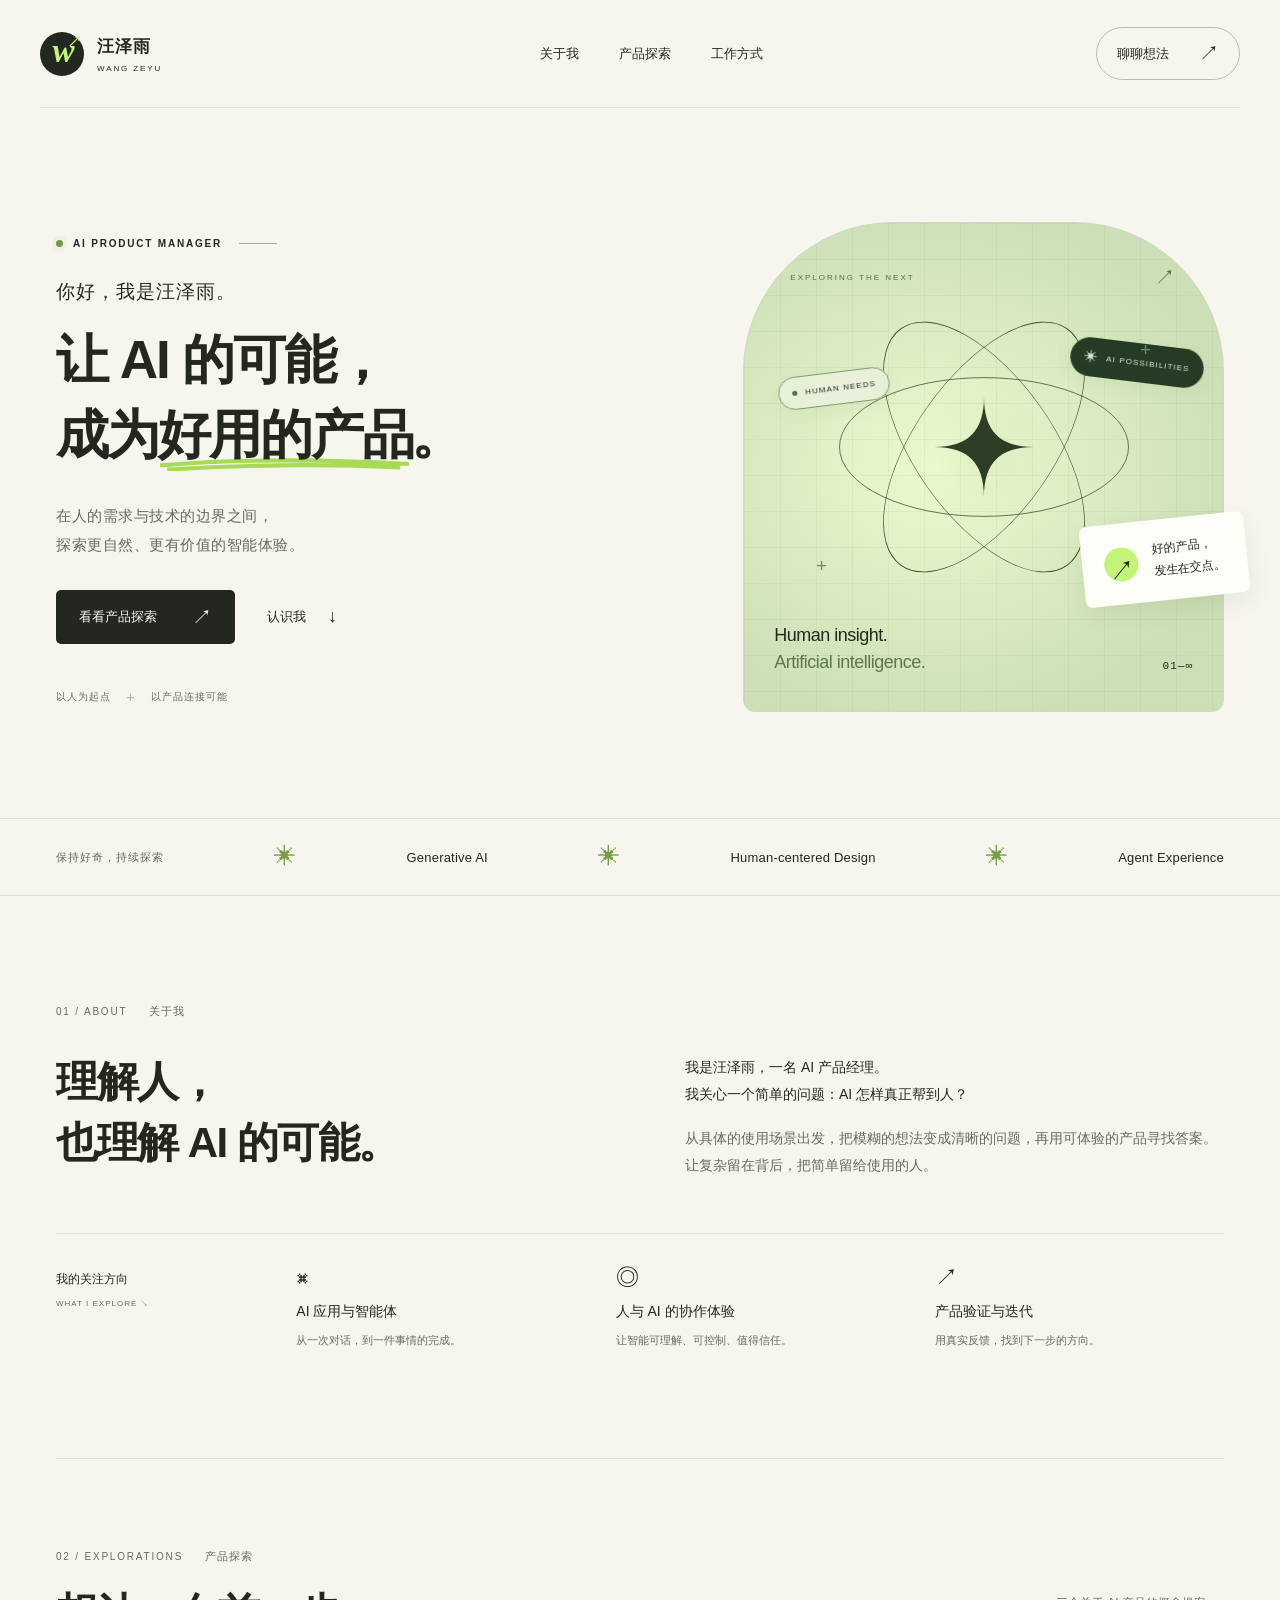
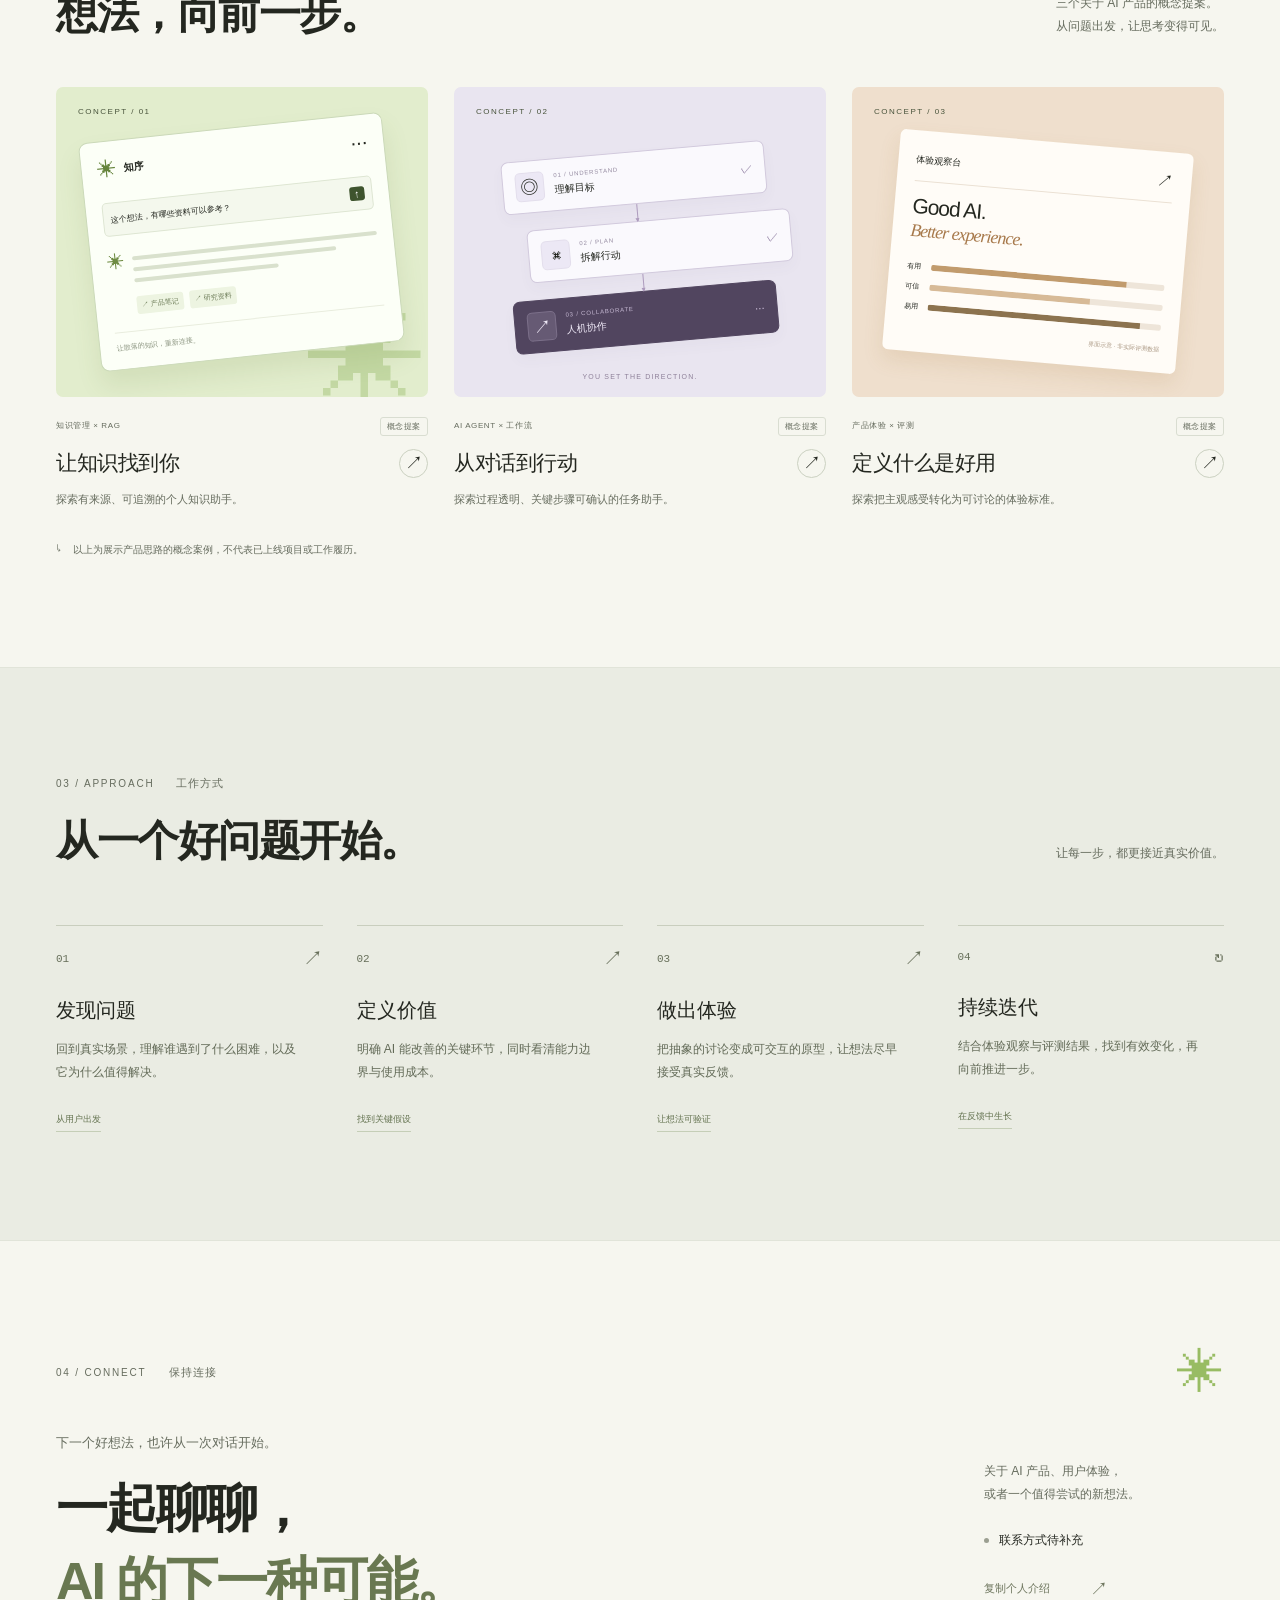
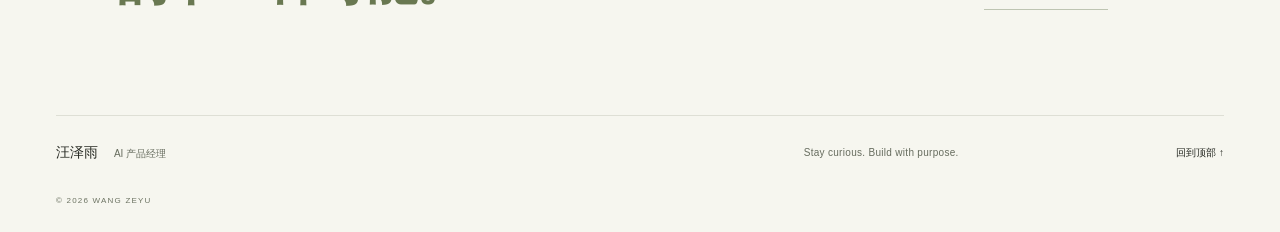
==== index.html @ 15b7f65f "Publish Wang Zeyu personal website for GitHub Pages" ====
<!doctype html>
<html lang="zh-CN">
<head>
  <meta charset="utf-8">
  <meta name="viewport" content="width=device-width, initial-scale=1">
  <meta name="theme-color" content="#f6f6ef">
  <meta name="description" content="你好，我是汪泽雨，一名 AI 产品经理。探索人工智能与真实需求的交点，让技术的可能成为好用的产品。">
  <meta property="og:title" content="汪泽雨 · AI 产品经理">
  <meta property="og:description" content="在人的需求与 AI 的可能之间，寻找好产品。">
  <meta property="og:type" content="website">
  <meta property="og:url" content="https://wangzeyu846-dot.github.io/">
  <link rel="canonical" href="https://wangzeyu846-dot.github.io/">
  <title>汪泽雨 · AI 产品经理</title>
  <link rel="icon" type="image/svg+xml" href="assets/favicon.svg">
  <link rel="stylesheet" href="styles.css">
  <script src="app.js" defer></script>
</head>
<body>
  <a class="skip-link" href="#main">跳至主要内容</a>
  <header class="header">
    <a class="brand" href="#home" aria-label="汪泽雨，返回首页"><span class="brand-mark" aria-hidden="true">w<span>↗</span></span><span>汪泽雨<span class="brand-en">WANG ZEYU</span></span></a>
    <nav class="desktop-nav" aria-label="主导航">
      <a href="#about">关于我</a><a href="#explorations">产品探索</a><a href="#approach">工作方式</a>
    </nav>
    <a class="header-contact" href="#contact">聊聊想法 <span aria-hidden="true">↗</span></a>
    <button class="menu-toggle" aria-expanded="false" aria-controls="mobile-nav" aria-label="展开导航"><span></span><span></span></button>
    <nav class="mobile-nav" id="mobile-nav" aria-label="手机导航" hidden><a href="#about">关于我</a><a href="#explorations">产品探索</a><a href="#approach">工作方式</a><a href="#contact">聊聊想法 ↗</a></nav>
  </header>

  <main id="main">
    <section class="hero section-wrap" id="home" aria-labelledby="hero-title">
      <div class="hero-copy">
        <div class="eyebrow"><span class="status-dot"></span> AI PRODUCT MANAGER <span class="eyebrow-line"></span></div>
        <p class="hello">你好，我是汪泽雨。</p>
        <h1 id="hero-title">让 AI 的可能，<br>成为<span class="highlight">好用的产品<svg viewBox="0 0 500 20" preserveAspectRatio="none" aria-hidden="true"><path d="M4 12 Q215 -1 492 10 M18 18 Q260 7 475 15"/></svg></span><span class="period">。</span></h1>
        <p class="hero-description">在人的需求与技术的边界之间，<br>探索更自然、更有价值的智能体验。</p>
        <div class="hero-actions"><a class="button button-dark" href="#explorations">看看产品探索 <span aria-hidden="true">↗</span></a><a class="text-link" href="#about">认识我 <span aria-hidden="true">↓</span></a></div>
        <div class="hero-footnote"><span>以人为起点</span><span class="plus">+</span><span>以产品连接可能</span></div>
      </div>
      <div class="hero-art" aria-label="抽象图形：人的需求与人工智能在产品中交汇" role="img">
        <div class="art-top"><span>EXPLORING THE NEXT</span><span>↗</span></div>
        <div class="orbital-art">
          <div class="orbit orbit-1"></div><div class="orbit orbit-2"></div><div class="orbit orbit-3"></div>
          <div class="orbit-core"><svg viewBox="0 0 100 100" aria-hidden="true"><path d="M50 0C50 34 66 50 100 50C66 50 50 66 50 100C50 66 34 50 0 50C34 50 50 34 50 0Z" fill="currentColor"/></svg></div>
          <div class="orbit-tag human-tag"><span class="mini-dot"></span> HUMAN NEEDS</div><div class="orbit-tag ai-tag"><span>✳</span> AI POSSIBILITIES</div>
          <span class="art-cross cross-one">+</span><span class="art-cross cross-two">+</span>
        </div>
        <div class="art-bottom"><p>Human insight.<br><strong>Artificial intelligence.</strong></p><span class="art-index">01—∞</span></div>
        <div class="floating-label"><span class="label-icon">↗</span><span>好的产品，<br><strong>发生在交点。</strong></span></div>
      </div>
    </section>

    <div class="interest-strip" aria-label="关注领域"><div class="section-wrap strip-inner"><span>保持好奇，持续探索</span><span class="strip-star" aria-hidden="true">✳</span><span>Generative AI</span><span class="strip-star" aria-hidden="true">✳</span><span>Human-centered Design</span><span class="strip-star" aria-hidden="true">✳</span><span>Agent Experience</span></div></div>

    <section class="about section-wrap section-space" id="about" aria-labelledby="about-title">
      <div class="section-label"><span class="section-number">01 / ABOUT</span><span>关于我</span></div>
      <div class="about-content"><h2 id="about-title">理解人，<br>也理解 AI 的可能。</h2><div class="about-description"><p>我是汪泽雨，一名 AI 产品经理。<br>我关心一个简单的问题：<strong>AI 怎样真正帮到人？</strong></p><p>从具体的使用场景出发，把模糊的想法变成清晰的问题，再用可体验的产品寻找答案。让复杂留在背后，把简单留给使用的人。</p></div></div>
      <div class="focus-list"><div class="focus-intro">我的关注方向 <span>WHAT I EXPLORE ↘</span></div><div class="focus-item"><span class="focus-icon">⌘</span><h3>AI 应用与智能体</h3><p>从一次对话，到一件事情的完成。</p></div><div class="focus-item"><span class="focus-icon">◎</span><h3>人与 AI 的协作体验</h3><p>让智能可理解、可控制、值得信任。</p></div><div class="focus-item"><span class="focus-icon">↗</span><h3>产品验证与迭代</h3><p>用真实反馈，找到下一步的方向。</p></div></div>
    </section>

    <section class="explorations section-wrap section-space" id="explorations" aria-labelledby="explorations-title">
      <div class="section-heading"><div><div class="section-label"><span class="section-number">02 / EXPLORATIONS</span><span>产品探索</span></div><h2 id="explorations-title">想法，向前一步。</h2></div><p class="section-note">三个关于 AI 产品的概念提案。<br>从问题出发，让思考变得可见。</p></div>
      <div class="project-grid">
        <button class="project" data-project="knowledge" aria-label="查看概念提案：让知识找到你">
          <div class="project-image knowledge-visual"><span class="mock-label">CONCEPT / 01</span><div class="knowledge-window"><div class="mock-window-bar"><span class="mock-logo">✳</span><strong>知序</strong><span class="mock-more">···</span></div><div class="mock-query">这个想法，有哪些资料可以参考？<span>↑</span></div><div class="mock-answer"><span class="answer-symbol">✳</span><div><span class="mock-line long"></span><span class="mock-line"></span><span class="mock-line short"></span><div class="source-chips"><span>↗ 产品笔记</span><span>↗ 研究资料</span></div></div></div><div class="mock-bottom">让散落的知识，重新连接。</div></div><div class="visual-asterisk" aria-hidden="true">✳</div></div>
          <div class="project-meta"><span>知识管理 × RAG</span><span>概念提案</span></div><div class="project-title"><h3>让知识找到你</h3><span class="project-arrow" aria-hidden="true">↗</span></div><p>探索有来源、可追溯的个人知识助手。</p>
        </button>
        <button class="project" data-project="agent" aria-label="查看概念提案：从对话到行动">
          <div class="project-image agent-visual"><span class="mock-label">CONCEPT / 02</span><div class="workflow-canvas"><div class="workflow-node node-one"><span class="node-symbol">◎</span><div><small>01 / UNDERSTAND</small><strong>理解目标</strong></div><span class="node-check">✓</span></div><div class="workflow-connector"></div><div class="workflow-node node-two"><span class="node-symbol">⌘</span><div><small>02 / PLAN</small><strong>拆解行动</strong></div><span class="node-check">✓</span></div><div class="workflow-connector"></div><div class="workflow-node node-three"><span class="node-symbol">↗</span><div><small>03 / COLLABORATE</small><strong>人机协作</strong></div><span class="node-progress">···</span></div></div><span class="workflow-caption">YOU SET THE DIRECTION.</span></div>
          <div class="project-meta"><span>AI AGENT × 工作流</span><span>概念提案</span></div><div class="project-title"><h3>从对话到行动</h3><span class="project-arrow" aria-hidden="true">↗</span></div><p>探索过程透明、关键步骤可确认的任务助手。</p>
        </button>
        <button class="project" data-project="evaluation" aria-label="查看概念提案：定义什么是好用">
          <div class="project-image evaluation-visual"><span class="mock-label">CONCEPT / 03</span><div class="evaluation-window"><div class="eval-title"><span>体验观察台</span><span>↗</span></div><div class="eval-headline">Good AI.<br><em>Better experience.</em></div><div class="eval-bars"><div><span>有用</span><span class="eval-track"><i style="--bar:84%"></i></span></div><div><span>可信</span><span class="eval-track"><i style="--bar:69%"></i></span></div><div><span>易用</span><span class="eval-track"><i style="--bar:91%"></i></span></div></div><span class="eval-footnote">界面示意 · 非实际评测数据</span></div></div>
          <div class="project-meta"><span>产品体验 × 评测</span><span>概念提案</span></div><div class="project-title"><h3>定义什么是好用</h3><span class="project-arrow" aria-hidden="true">↗</span></div><p>探索把主观感受转化为可讨论的体验标准。</p>
        </button>
      </div>
      <p class="concept-note"><span>↳</span> 以上为展示产品思路的概念案例，不代表已上线项目或工作履历。</p>
    </section>

    <section class="approach-section" id="approach" aria-labelledby="approach-title"><div class="section-wrap section-space"><div class="section-heading"><div><div class="section-label"><span class="section-number">03 / APPROACH</span><span>工作方式</span></div><h2 id="approach-title">从一个好问题开始。</h2></div><p class="section-note">让每一步，都更接近真实价值。</p></div><div class="process-grid"><article class="process-step"><div class="step-top"><span>01</span><span aria-hidden="true">↗</span></div><h3>发现问题</h3><p>回到真实场景，理解谁遇到了什么困难，以及它为什么值得解决。</p><span class="step-tag">从用户出发</span></article><article class="process-step"><div class="step-top"><span>02</span><span aria-hidden="true">↗</span></div><h3>定义价值</h3><p>明确 AI 能改善的关键环节，同时看清能力边界与使用成本。</p><span class="step-tag">找到关键假设</span></article><article class="process-step"><div class="step-top"><span>03</span><span aria-hidden="true">↗</span></div><h3>做出体验</h3><p>把抽象的讨论变成可交互的原型，让想法尽早接受真实反馈。</p><span class="step-tag">让想法可验证</span></article><article class="process-step"><div class="step-top"><span>04</span><span aria-hidden="true">↻</span></div><h3>持续迭代</h3><p>结合体验观察与评测结果，找到有效变化，再向前推进一步。</p><span class="step-tag">在反馈中生长</span></article></div></div></section>

    <section class="contact section-wrap section-space" id="contact" aria-labelledby="contact-title"><div class="contact-top"><div class="section-label"><span class="section-number">04 / CONNECT</span><span>保持连接</span></div><span class="contact-spark" aria-hidden="true">✳</span></div><div class="contact-main"><div><p class="contact-pretitle">下一个好想法，也许从一次对话开始。</p><h2 id="contact-title">一起聊聊，<br><span>AI 的下一种可能。</span></h2></div><div class="contact-aside"><p>关于 AI 产品、用户体验，<br>或者一个值得尝试的新想法。</p><div id="contact-channel"><span class="contact-pending"><span class="status-dot"></span> 联系方式待补充</span></div><button class="text-link copy-intro" id="copy-intro">复制个人介绍 <span aria-hidden="true">↗</span></button></div></div></section>
  </main>
  <footer class="footer section-wrap"><a class="footer-brand" href="#home">汪泽雨 <span>AI 产品经理</span></a><span class="footer-message">Stay curious. Build with purpose.</span><a class="back-top" href="#home">回到顶部 ↑</a><span class="copyright">© <span id="year">2026</span> WANG ZEYU</span></footer>
  <dialog class="project-dialog" id="project-dialog" aria-labelledby="dialog-title"><div class="dialog-top"><span>PRODUCT EXPLORATION</span><button class="dialog-close" aria-label="关闭项目详情">×</button></div><div id="dialog-content"></div><div class="dialog-footer"><span>概念提案 · 非上线产品</span><button class="button button-dark dialog-done">继续探索 <span aria-hidden="true">↗</span></button></div></dialog>
  <div class="toast" id="toast" role="status" aria-live="polite"></div>
</body>
</html>
---- styles.css ----
:root{--paper:#f6f6ef;--ink:#242720;--muted:#666c5e;--line:#dedfd5;--green:#c3f477;--font:Arial,"PingFang SC","Microsoft YaHei",sans-serif}
*{box-sizing:border-box}html{scroll-behavior:smooth;scroll-padding-top:100px}body{margin:0;background:var(--paper);color:var(--ink);font-family:var(--font);-webkit-font-smoothing:antialiased}body.modal-open{overflow:hidden}a{color:inherit;text-decoration:none}button{font:inherit;color:inherit}button,a{-webkit-tap-highlight-color:transparent}button{cursor:pointer}button:disabled{cursor:default}button:focus-visible,a:focus-visible{outline:3px solid #659329;outline-offset:6px}::selection{background:var(--green);color:var(--ink)}[hidden]{display:none!important}h1,h2,h3,p{margin:0}button{border:0}svg{display:block}.section-wrap{width:min(1280px,calc(100% - 112px));margin-inline:auto}.section-space{padding-block:108px}.skip-link{position:fixed;left:15px;top:-80px;padding:14px;background:var(--ink);color:#fff;z-index:100}.skip-link:focus{top:10px}.header{height:108px;margin-inline:auto;width:min(1360px,calc(100% - 80px));display:flex;align-items:center;justify-content:space-between;border-bottom:1px solid var(--line);position:relative;z-index:10}.brand{display:flex;gap:13px;align-items:center;font-size:17px;letter-spacing:1px;font-weight:700}.brand-mark{width:44px;height:44px;border-radius:50%;background:var(--ink);color:var(--green);font-size:33px;font-family:Georgia,serif;line-height:38px;text-align:center;position:relative;font-style:italic;letter-spacing:-3px}.brand-mark>span{position:absolute;right:5px;top:2px;font-size:15px;font-family:Arial;font-style:normal;line-height:15px}.brand-en{display:block;font-size:8px;letter-spacing:1.9px;font-weight:500;margin-top:6px}.desktop-nav{display:flex;gap:40px;margin-left:44px;font-size:13px}.desktop-nav a{position:relative;padding:12px 0}.desktop-nav a:after{content:"";height:2px;background:var(--ink);position:absolute;left:0;right:100%;bottom:5px;transition:right .2s}.desktop-nav a:hover:after{right:0}.header-contact{border:1px solid #b8bcb0;border-radius:30px;padding:12px 20px;font-size:13px;display:flex;gap:30px;align-items:center;transition:background .2s}.header-contact:hover{background:var(--green);border-color:var(--green)}.header-contact span{font-size:20px}.menu-toggle{display:none}.hero{padding-top:82px;padding-bottom:65px;min-height:710px;display:grid;grid-template-columns:1.28fr 1fr;gap:72px;align-items:center}.eyebrow{display:flex;gap:10px;align-items:center;font-size:10px;font-weight:600;letter-spacing:1.8px;margin-bottom:30px}.status-dot{width:7px;height:7px;border-radius:50%;background:#719b40;display:inline-block;flex-shrink:0;box-shadow:0 0 0 4px #719b4011}.eyebrow-line{width:38px;height:1px;background:#a5ab99;margin-left:7px}.hello{font-size:19px;margin-bottom:17px;letter-spacing:1px}.hero h1{font-size:clamp(36px,4.15vw,62px);font-weight:700;line-height:1.42;letter-spacing:-2px;white-space:nowrap}.highlight{position:relative}.highlight svg{position:absolute;width:100%;height:14px;left:0;bottom:-7px;z-index:-1;stroke:#a7db55;stroke-width:6;fill:none}.period{margin-left:-2px}.hero-description{font-size:15px;line-height:1.95;color:var(--muted);margin-top:28px;letter-spacing:.5px}.hero-actions{display:flex;align-items:center;gap:32px;margin-top:31px}.button{display:inline-flex;align-items:center;justify-content:center;gap:35px;border-radius:5px;padding:17px 23px;font-size:13px;font-weight:500;transition:transform .2s,background .2s}.button:hover{transform:translateY(-3px)}.button-dark{background:var(--ink);color:var(--paper)}.button-dark:hover{background:#414936}.button span{font-size:20px;line-height:1}.text-link{font-size:13px;display:inline-flex;align-items:center;gap:22px;background:transparent;padding:8px 0;border-bottom:1px solid transparent}.text-link:hover{border-bottom-color:var(--ink)}.text-link span{font-size:18px}.hero-footnote{font-size:10px;letter-spacing:1px;color:var(--muted);display:flex;gap:15px;align-items:center;margin-top:44px}.plus{font-size:15px;color:#afb5a1}.hero-art{height:490px;position:relative;isolation:isolate;background:#d5e8bd;background-image:linear-gradient(#6a865615 1px,transparent 1px),linear-gradient(90deg,#6a865615 1px,transparent 1px),radial-gradient(ellipse at 40% 50%,#edfacf,#ccdfb6 75%);background-size:36px 36px,36px 36px,100% 100%;border-radius:150px 150px 12px 12px;border:1px solid #ccdbc0;overflow:visible;margin-bottom:10px}.art-top{display:flex;justify-content:space-between;padding:41px 46px 0;align-items:center;font-size:8px;letter-spacing:2px;color:#557043}.art-top>span:last-child{font-size:20px}.orbital-art{position:absolute;inset:20px 0 50px;perspective:700px}.orbit{position:absolute;left:50%;top:49%;width:290px;height:290px;border:1px solid #35492e;border-radius:50%;transform:translate(-50%,-50%)}.orbit-1{transform:translate(-50%,-50%) rotate(-35deg) scaleX(.48)}.orbit-2{transform:translate(-50%,-50%) rotate(35deg) scaleX(.48)}.orbit-3{transform:translate(-50%,-50%) rotate(90deg) scaleX(.48)}.orbit-core{position:absolute;left:50%;top:49%;width:100px;height:100px;transform:translate(-50%,-50%);color:#2c3e26;filter:drop-shadow(0 12px 25px #2d4e3a18);animation:breathe 8s ease-in-out infinite}.orbit-core svg{width:100%;height:100%}.orbit-tag{position:absolute;border:1px solid #81996c;background:#eaf2decc;backdrop-filter:blur(8px);border-radius:30px;padding:11px 13px;font-size:8px;letter-spacing:1.1px;display:flex;align-items:center;gap:8px;box-shadow:0 5px 16px #45682d10}.human-tag{top:31%;left:7%;transform:rotate(-7deg)}.ai-tag{top:65%;right:4%;transform:rotate(7deg);background:#263b24;color:#e1edda;border-color:#263b24}.ai-tag span{font-size:13px}.mini-dot{height:5px;width:5px;border-radius:50%;background:#536b3e}.art-cross{font-size:19px;color:#738d5c;position:absolute;font-weight:300}.cross-one{right:15%;top:23%}.cross-two{left:15%;bottom:20%}.art-bottom{position:absolute;bottom:35px;left:30px;right:30px;display:flex;justify-content:space-between;align-items:end}.art-bottom p{font-size:18px;line-height:1.5;letter-spacing:-.5px;font-weight:400}.art-bottom strong{font-weight:400;color:#5c7651}.art-index{font-family:monospace;font-size:11px;letter-spacing:1px;padding-bottom:4px}.floating-label{position:absolute;right:-24px;bottom:110px;display:flex;align-items:center;gap:15px;background:#fdfef8;padding:19px 22px;border-radius:7px;box-shadow:0 9px 25px #34402315;transform:rotate(-6deg);font-size:12px;line-height:1.8}.floating-label strong{font-weight:500}.label-icon{width:34px;height:34px;background:var(--green);display:grid;place-items:center;border-radius:50%;font-size:26px}.interest-strip{border-block:1px solid var(--line)}.strip-inner{display:flex;justify-content:space-between;align-items:center;gap:20px;min-height:76px;font-size:13px;letter-spacing:.2px}.strip-inner>span:first-child{font-size:11px;color:var(--muted);letter-spacing:1px}.strip-star{font-size:22px;color:#779b42}.section-label{display:flex;gap:22px;align-items:center;font-size:11px;color:var(--muted);margin-bottom:27px;letter-spacing:1px}.section-number{font-family:Arial,sans-serif;font-size:10px;letter-spacing:1.8px}.about-content{display:grid;grid-template-columns:1fr 1fr;gap:90px;align-items:center}h2{font-size:42px;line-height:1.45;letter-spacing:-1.5px;font-weight:600}.about-description{font-size:14px;line-height:1.95;padding-top:8px}.about-description p+p{margin-top:16px;color:var(--muted)}.about-description strong{font-weight:500}.focus-list{display:grid;grid-template-columns:.8fr 1.1fr 1.1fr 1.1fr;margin-top:54px;padding-top:32px;border-top:1px solid var(--line);gap:30px}.focus-intro{font-size:12px;padding-top:5px}.focus-intro span{display:block;font-size:8px;letter-spacing:1px;color:var(--muted);margin-top:10px}.focus-icon{display:inline-block;font-size:23px;margin-bottom:14px;line-height:1}.focus-item h3{font-size:14px;font-weight:500;margin-bottom:10px}.focus-item p{font-size:11px;color:var(--muted);line-height:1.7}.explorations{border-top:1px solid var(--line);padding-top:90px}.section-heading{display:flex;justify-content:space-between;align-items:end;gap:36px;margin-bottom:42px}.section-heading .section-label{margin-bottom:20px}.section-note{font-size:12px;line-height:1.9;color:var(--muted);padding-bottom:7px}.project-grid{display:grid;grid-template-columns:repeat(3,1fr);gap:26px}.project{text-align:left;background:transparent;padding:0;min-width:0}.project-image{height:310px;position:relative;overflow:hidden;border-radius:7px;display:flex;align-items:center;justify-content:center;transition:transform .4s}.project:hover .project-image{transform:translateY(-5px)}.mock-label{position:absolute;left:22px;top:20px;font-size:8px;letter-spacing:1.5px;z-index:2;color:#48533b}.knowledge-visual{background:#e2edcd}.knowledge-window{width:82%;background:#fcfff7;border:1px solid #cbd9b9;border-radius:9px;padding:16px;transform:rotate(-6deg);box-shadow:0 15px 25px #647d3820;position:relative;z-index:1}.mock-window-bar{display:flex;align-items:center;gap:7px;font-size:10px;margin-bottom:22px}.mock-logo{font-size:19px;color:#65843c}.mock-more{margin-left:auto;font-size:20px}.mock-query{font-size:8px;border:1px solid #dee6d3;background:#f4f8ed;border-radius:5px;padding:9px 7px;display:flex;align-items:center;justify-content:space-between;gap:5px;white-space:nowrap}.mock-query>span{background:#3e542e;border-radius:3px;color:white;font-size:11px;padding:1px 5px}.mock-answer{display:flex;gap:8px;margin-top:17px}.answer-symbol{font-size:17px;color:#6e8b42}.mock-answer>div{flex:1;padding-top:5px}.mock-line{display:block;height:4px;width:83%;background:#d9e1cd;border-radius:3px;margin-bottom:7px}.mock-line.long{width:100%}.mock-line.short{width:59%}.source-chips{display:flex;gap:6px;margin-top:14px}.source-chips span{font-size:7px;padding:4px 5px;background:#edf4e1;border-radius:3px;color:#6e7d59}.mock-bottom{font-size:7px;color:#8c9581;border-top:1px solid #e9edde;margin-top:16px;padding-top:10px}.visual-asterisk{position:absolute;right:0;bottom:-24px;font-size:120px;color:#c3d8a3;line-height:1}.agent-visual{background:#e9e5f0}.workflow-canvas{width:71%;transform:rotate(-5deg);margin-top:12px;position:relative}.workflow-node{border-radius:7px;padding:11px 12px;background:#faf9fd;border:1px solid #d2cadd;display:flex;align-items:center;gap:10px;box-shadow:0 6px 14px #63527309}.node-symbol{font-size:18px;background:#ece8f5;border:1px solid #e3deec;border-radius:5px;width:29px;height:29px;display:grid;place-items:center}.workflow-node small{display:block;font-size:6px;letter-spacing:.8px;margin-bottom:5px;color:#93899f}.workflow-node strong{display:block;font-size:10px;font-weight:500}.node-check,.node-progress{margin-left:auto;font-size:12px;color:#8c7b9f}.workflow-connector{width:1px;background:#ad9bbd;height:17px;margin:auto;position:relative}.workflow-connector:after{content:"";position:absolute;bottom:-1px;left:-2px;border-width:4px 2.5px 0;border-style:solid;border-color:#ad9bbd transparent transparent}.node-two{margin-left:20px;margin-right:-20px}.node-three{background:#51455f;border-color:#51455f;color:#f1ebf9}.node-three .node-symbol{background:#665a74;border-color:#7c708a}.node-three small,.node-three .node-progress{color:#c7bad4}.workflow-caption{position:absolute;bottom:17px;font-size:7px;letter-spacing:1.2px;color:#8e8099}.evaluation-visual{background:#efdfcd}.evaluation-window{background:#fffcf7;width:79%;border-radius:6px;padding:18px;transform:rotate(5deg);box-shadow:0 10px 20px #9e6e3320;margin-top:19px}.eval-title{display:flex;justify-content:space-between;align-items:center;border-bottom:1px solid #ebe1d4;font-size:9px;padding-bottom:9px}.eval-title>span:last-child{font-size:17px}.eval-headline{font-size:21px;line-height:1.1;margin-top:13px;letter-spacing:-1px}.eval-headline em{font-family:Georgia,serif;font-size:18px;font-weight:400;color:#a7794b}.eval-bars{display:grid;gap:10px;margin-top:20px}.eval-bars>div{display:flex;align-items:center;gap:10px;font-size:7px}.eval-track{height:6px;border-radius:2px;flex:1;background:#eee5d9;overflow:hidden}.eval-track i{display:block;width:var(--bar);height:100%;background:#c19b6d}.eval-bars>div:nth-child(2) i{background:#d7ba97}.eval-bars>div:nth-child(3) i{background:#8c734f}.eval-footnote{font-size:6px;display:block;text-align:right;color:#ac9a86;margin-top:13px}.project-meta{display:flex;justify-content:space-between;gap:10px;font-size:8px;letter-spacing:.6px;color:var(--muted);margin-top:23px}.project-meta>span:last-child{border:1px solid #d9ddd1;border-radius:3px;padding:3px 6px;margin-top:-3px;white-space:nowrap}.project-title{display:flex;align-items:center;justify-content:space-between;margin-top:13px}.project-title h3{font-size:21px;font-weight:500;letter-spacing:-.5px}.project-arrow{width:29px;height:29px;border-radius:50%;border:1px solid #cbd1c1;display:grid;place-items:center;font-size:18px;transition:background .2s}.project:hover .project-arrow{background:var(--green);border-color:var(--green)}.project>p{font-size:11px;color:var(--muted);margin-top:12px;line-height:1.8}.concept-note{font-size:10px;color:#666c5e;margin-top:31px;line-height:1.8}.concept-note>span{margin-right:9px}.approach-section{background:#eaece3;border-block:1px solid #e1e4d9}.process-grid{display:grid;grid-template-columns:repeat(4,1fr);gap:34px;margin-top:54px}.process-step{border-top:1px solid #c9cebe;padding-top:19px}.step-top{display:flex;justify-content:space-between;align-items:center;font-size:11px;font-family:monospace;color:#68705b}.step-top span:last-child{font-size:20px}.process-step h3{font-size:20px;font-weight:500;margin-top:25px;margin-bottom:14px}.process-step p{font-size:12px;color:#626a57;line-height:1.9;max-width:240px}.step-tag{display:inline-block;margin-top:29px;font-size:9px;color:#62714e;border-bottom:1px solid #c5ceb7;padding-bottom:5px}.contact{padding-bottom:97px}.contact-top{display:flex;justify-content:space-between;align-items:center}.contact-top .section-label{margin-bottom:0}.contact-spark{font-size:47px;line-height:1;color:#98bc63}.contact-main{display:flex;justify-content:space-between;align-items:end;gap:50px;margin-top:38px}.contact-pretitle{font-size:13px;color:var(--muted);margin-bottom:20px}.contact h2{font-size:52px;line-height:1.4;letter-spacing:-2px}.contact h2>span{color:#697851}.contact-aside{min-width:240px;padding-bottom:8px}.contact-aside>p{font-size:12px;line-height:1.95;color:var(--muted);margin-bottom:25px}.contact-pending{display:flex;align-items:center;gap:10px;font-size:12px}.contact-pending .status-dot{width:5px;height:5px;background:#9b9f91;box-shadow:none}.copy-intro{margin-top:20px;font-size:11px;color:#6e765e;border-bottom-color:#bec5b2;gap:40px}.contact-real{display:inline-flex;gap:14px;align-items:center;font-size:14px;background:transparent;border-bottom:1px solid #a6b493;padding:8px 0;max-width:100%;overflow-wrap:anywhere}.footer{display:grid;grid-template-columns:1fr 1fr auto;gap:30px;align-items:center;border-top:1px solid var(--line);padding-block:28px 30px}.footer-brand{font-size:14px;font-weight:500}.footer-brand span{font-size:10px;font-weight:400;color:var(--muted);margin-left:12px}.footer-message{font-size:10px;letter-spacing:.3px;color:var(--muted);text-align:center}.back-top{font-size:10px}.copyright{grid-column:1/-1;font-size:8px;letter-spacing:1.2px;color:#6d7463;margin-top:4px}.project-dialog{width:min(690px,calc(100% - 32px));max-height:85dvh;overflow-y:auto;background:var(--paper);border:1px solid #d1d8c6;border-radius:12px;padding:32px;color:var(--ink);box-shadow:0 25px 100px #10190d33}.project-dialog::backdrop{background:#17211280;backdrop-filter:blur(6px)}.dialog-top{display:flex;align-items:center;justify-content:space-between;font-size:9px;letter-spacing:1.8px;color:var(--muted);margin-bottom:22px}.dialog-close{font-size:28px;background:#e8ecdf;line-height:1;width:35px;height:35px;border-radius:50%;font-weight:300}.dialog-close:hover{background:var(--green)}.dialog-badge{display:inline-block;font-size:10px;color:#53683c;background:#e5edda;padding:6px 10px;border-radius:4px;margin-bottom:17px}.project-dialog h2{font-size:32px;margin-bottom:15px}.dialog-lead{font-size:14px;color:#6a7260;line-height:1.9;margin-bottom:27px}.dialog-section{border-top:1px solid var(--line);padding-block:19px}.dialog-section h3{font-size:14px;font-weight:600;margin-bottom:9px}.dialog-section p,.dialog-section li{font-size:12px;line-height:1.9;color:#707764}.dialog-section ul{padding-left:20px;margin:0}.dialog-footer{margin-top:16px;border-top:1px solid var(--line);padding-top:23px;display:flex;justify-content:space-between;align-items:center;gap:20px}.dialog-footer>span{font-size:10px;color:var(--muted)}.dialog-footer .button{padding:12px 16px;font-size:11px;gap:16px}.toast{position:fixed;bottom:30px;left:50%;transform:translate(-50%,20px);background:var(--ink);color:var(--paper);padding:14px 23px;border-radius:6px;font-size:13px;z-index:100;opacity:0;transition:opacity .2s,transform .2s;pointer-events:none;max-width:calc(100% - 40px);white-space:nowrap}.toast.visible{opacity:1;transform:translate(-50%,0)}
@keyframes breathe{0%,100%{transform:translate(-50%,-50%) scale(1) rotate(0)}50%{transform:translate(-50%,-50%) scale(.9) rotate(20deg)}}
@media(min-width:1500px){.hero{gap:95px}.hero-art{height:510px}.orbit{width:320px;height:320px}.hero h1{font-size:64px}}
@media(max-width:1100px){.section-wrap{width:calc(100% - 72px)}.header{width:calc(100% - 64px);height:90px}.hero{gap:42px;min-height:650px;padding-top:65px;padding-bottom:65px;grid-template-columns:1.2fr 1fr}.hero h1{font-size:4.25vw;letter-spacing:-1.7px}.hero-art{height:430px}.orbit{width:245px;height:245px}.orbit-core{width:85px;height:85px}.art-top{padding-inline:30px;font-size:7px}.art-bottom{left:24px;right:24px}.art-bottom p{font-size:15px}.floating-label{right:-14px;bottom:105px;padding:15px;font-size:10px}.human-tag{left:1%}.ai-tag{right:1%;top:64%}.section-space{padding-block:85px}.focus-list{gap:22px;grid-template-columns:.8fr 1fr 1fr 1fr}.focus-item p{font-size:10px}.project-grid{gap:18px}.project-image{height:275px}.knowledge-window{padding:12px;width:86%}.mock-query{font-size:6px}.evaluation-window{padding:14px;width:83%}.eval-headline{font-size:19px}.eval-headline em{font-size:15px}.workflow-canvas{width:76%}.workflow-node{padding:9px}.node-two{margin-left:12px;margin-right:-12px}.project-title h3{font-size:19px}.process-grid{gap:27px}.contact h2{font-size:45px}.about-content{gap:55px}.desktop-nav{gap:26px;margin-left:0}.section-note{font-size:11px}.strip-inner{font-size:11px}.strip-inner>span:first-child{font-size:10px}}
@media(max-width:800px){.section-wrap{width:calc(100% - 48px)}.header{width:calc(100% - 48px)}.header-contact{display:none}.desktop-nav{gap:24px}.hero{gap:28px;grid-template-columns:1.2fr 1fr;min-height:560px;padding-top:50px;padding-bottom:50px}.eyebrow{font-size:8px;letter-spacing:1px;margin-bottom:23px}.eyebrow-line{display:none}.hello{font-size:16px}.hero h1{font-size:4.35vw;letter-spacing:-1.5px}.hero-description{font-size:12px;margin-top:22px}.hero-actions{gap:20px;margin-top:25px}.button{font-size:11px;padding:14px 16px;gap:19px}.text-link{font-size:11px;gap:14px}.hero-footnote{font-size:8px;gap:9px;margin-top:30px}.hero-art{height:365px;border-radius:100px 100px 8px 8px}.orbit{width:205px;height:205px}.orbit-core{height:70px;width:70px}.art-top{padding-inline:25px;padding-top:30px;font-size:5px;letter-spacing:1.4px}.orbit-tag{font-size:6px;padding:9px;letter-spacing:.5px}.art-bottom{bottom:25px;left:20px;right:20px}.art-bottom p{font-size:12px}.art-index{font-size:8px}.floating-label{padding:11px;gap:9px;font-size:8px;right:-10px;bottom:82px}.label-icon{width:27px;height:27px;font-size:20px}.strip-inner{min-height:66px;gap:14px;flex-wrap:wrap;justify-content:center;padding-block:16px;font-size:10px}.strip-inner>span:first-child{display:none}.strip-inner>.strip-star:nth-child(2){display:none}.strip-star{font-size:18px}.section-space{padding-block:70px}h2{font-size:34px}.about-content{gap:35px}.about-description{font-size:12px}.focus-list{grid-template-columns:repeat(3,1fr);gap:25px;margin-top:36px}.focus-intro{grid-column:1/-1;display:flex;align-items:center;justify-content:space-between;padding:0}.focus-intro span{margin-top:0}.focus-item h3{font-size:12px}.focus-item p{font-size:10px}.section-heading{gap:22px;margin-bottom:32px}.section-note{font-size:10px}.project-grid{grid-template-columns:1fr;gap:38px}.project{display:grid;grid-template-columns:1.05fr 1fr;column-gap:28px;align-content:center}.project-image{grid-row:1/5;height:275px}.project-meta{margin-top:58px;font-size:8px;align-self:end;align-items:center}.project-meta>span:last-child{margin:0}.project-title{margin-top:15px;align-self:start}.project-title h3{font-size:21px}.project>p{margin-top:12px;align-self:start;max-width:210px;font-size:12px}.mock-query{font-size:8px}.evaluation-window{max-width:245px}.knowledge-window{max-width:265px}.workflow-canvas{max-width:235px}.concept-note{font-size:9px}.process-grid{grid-template-columns:repeat(2,1fr);gap:35px;margin-top:35px}.process-step h3{margin-top:17px;font-size:19px}.process-step p{max-width:none;font-size:12px}.step-tag{margin-top:18px}.contact h2{font-size:36px}.contact-main{gap:30px}.contact-pretitle{font-size:11px}.contact-aside{min-width:180px}.contact-aside>p{font-size:10px}.contact-pending{font-size:10px}.contact-spark{font-size:36px}.footer{gap:20px}.footer-message{font-size:8px}.footer-brand{font-size:12px}.footer-brand span{font-size:8px}.back-top{font-size:9px}}
@media(max-width:600px){html{scroll-padding-top:28px}.section-wrap{width:calc(100% - 40px)}.header{height:80px;width:calc(100% - 40px)}.brand{font-size:15px;gap:10px}.brand-mark{width:37px;height:37px;font-size:29px;line-height:33px}.brand-en{font-size:7px;letter-spacing:1.4px;margin-top:5px}.brand-mark>span{right:4px;top:0}.desktop-nav{display:none}.menu-toggle{display:flex;flex-direction:column;justify-content:center;gap:6px;width:42px;height:42px;padding:10px;background:transparent;border:1px solid var(--line);border-radius:50%}.menu-toggle span{width:20px;height:1px;background:var(--ink);transition:transform .2s}.menu-toggle[aria-expanded=true] span:first-child{transform:translateY(3.5px) rotate(45deg)}.menu-toggle[aria-expanded=true] span:last-child{transform:translateY(-3.5px) rotate(-45deg)}.mobile-nav{position:absolute;left:0;right:0;top:79px;background:var(--paper);border:1px solid var(--line);border-top:0;padding:10px 20px 17px;box-shadow:0 14px 15px #22251e08;border-radius:0 0 8px 8px}.mobile-nav a{display:block;padding:14px 0;font-size:13px;border-bottom:1px solid var(--line)}.mobile-nav a:last-child{border-bottom:0}.hero{grid-template-columns:1fr;gap:38px;padding-top:45px;padding-bottom:35px;min-height:0}.hero-copy{padding-inline:4px}.eyebrow{font-size:8px;letter-spacing:1.6px;margin-bottom:23px}.eyebrow-line{display:block;width:25px}.hello{font-size:16px;margin-bottom:13px}.hero h1{font-size:clamp(29px,7.8vw,46px);letter-spacing:-1px;line-height:1.52}.highlight svg{height:10px;bottom:-5px;stroke-width:5}.hero-description{font-size:13px;margin-top:25px;line-height:1.9}.hero-actions{gap:27px;margin-top:26px}.button{padding:15px 19px;font-size:12px;gap:30px}.text-link{font-size:12px;gap:20px}.hero-footnote{display:none}.hero-art{width:100%;height:310px;border-radius:110px 110px 8px 8px;margin-bottom:5px}.art-top{padding:28px 40px 0;font-size:6px;letter-spacing:1.8px}.orbital-art{inset:-16px 0 34px}.orbit{height:225px;width:225px}.orbit-core{height:72px;width:72px}.human-tag{left:11%;top:31%;font-size:6px}.ai-tag{right:9%;top:66%;font-size:6px}.art-bottom{left:24px;right:24px;bottom:22px}.art-bottom p{font-size:13px}.art-index{font-size:9px}.floating-label{right:-3px;bottom:73px;padding:12px 15px;gap:10px;font-size:9px}.cross-one{right:17%;top:22%}.cross-two{left:16%;bottom:19%}.strip-inner{font-size:8px;gap:14px;min-height:59px;flex-wrap:nowrap;white-space:nowrap;width:calc(100% - 32px)}.strip-star{font-size:16px}.section-space{padding-block:59px}.section-label{font-size:9px;gap:17px;margin-bottom:24px}.section-number{font-size:8px;letter-spacing:1.4px}.about-content{grid-template-columns:1fr;gap:24px}h2{font-size:33px;letter-spacing:-1px}.about-description{font-size:13px;padding-top:0;line-height:1.95}.about-description p+p{margin-top:12px}.focus-list{grid-template-columns:1fr;gap:0;margin-top:31px;padding-top:22px}.focus-intro{font-size:11px;margin-bottom:10px}.focus-intro span{font-size:7px}.focus-item{display:grid;grid-template-columns:32px 1fr;column-gap:15px;align-items:center;border-bottom:1px solid var(--line);padding:21px 0}.focus-item:last-child{border-bottom:0;padding-bottom:0}.focus-icon{grid-row:1/3;margin:0;font-size:25px}.focus-item h3{font-size:13px;margin-bottom:6px}.focus-item p{font-size:11px}.section-heading{display:block;margin-bottom:29px}.section-heading .section-label{margin-bottom:20px}.section-note{font-size:11px;line-height:1.8;margin-top:18px;padding-bottom:0}.project-grid{gap:34px}.project{display:block}.project-image{height:310px}.project-meta{margin-top:20px;font-size:8px}.project-title{margin-top:12px}.project-title h3{font-size:21px}.project>p{max-width:none;font-size:11px;margin-top:9px}.knowledge-window{max-width:285px;padding:16px}.mock-query{font-size:8px;padding:10px}.mock-window-bar{font-size:11px}.mock-bottom{font-size:8px}.source-chips span{font-size:7px}.workflow-canvas{max-width:240px}.workflow-node{padding:12px}.workflow-node strong{font-size:12px}.workflow-node small{font-size:7px}.workflow-connector{height:20px}.evaluation-window{max-width:260px;padding:20px}.eval-headline{font-size:25px}.eval-headline em{font-size:20px}.eval-title{font-size:10px}.eval-bars{gap:12px}.eval-bars>div{font-size:8px}.eval-footnote{font-size:7px}.concept-note{font-size:9px;margin-top:26px;line-height:1.8}.process-grid{gap:29px 24px;margin-top:30px}.process-step h3{font-size:18px}.process-step p{font-size:11px;line-height:1.9}.step-tag{font-size:8px}.step-top{font-size:10px}.contact-main{display:block;margin-top:30px}.contact-pretitle{font-size:11px;margin-bottom:18px}.contact h2{font-size:35px;letter-spacing:-1.2px}.contact-aside{padding-bottom:0;margin-top:30px}.contact-aside>p{font-size:12px;margin-bottom:20px}.contact-pending{font-size:11px}.copy-intro{font-size:11px;margin-top:15px}.contact-spark{font-size:32px}.footer{grid-template-columns:1fr auto;gap:20px;padding-block:25px}.footer-message{grid-column:1;grid-row:2;text-align:left;font-size:9px}.back-top{grid-column:2;grid-row:1}.copyright{grid-column:1/-1;margin-top:0;font-size:7px}.project-dialog{padding:22px;max-height:90dvh}.project-dialog h2{font-size:27px}.dialog-lead{font-size:12px}.dialog-footer{gap:10px}.dialog-footer .button{font-size:10px;gap:10px}.dialog-footer>span{font-size:8px}.toast{font-size:11px;white-space:normal;text-align:center;width:max-content;bottom:20px}}
@media(prefers-reduced-motion:reduce){html{scroll-behavior:auto}*,*::before,*::after{animation:none!important;transition:none!important}}

/* Keep the AI label clear of the floating product note at every size. */
.ai-tag{top:24%}
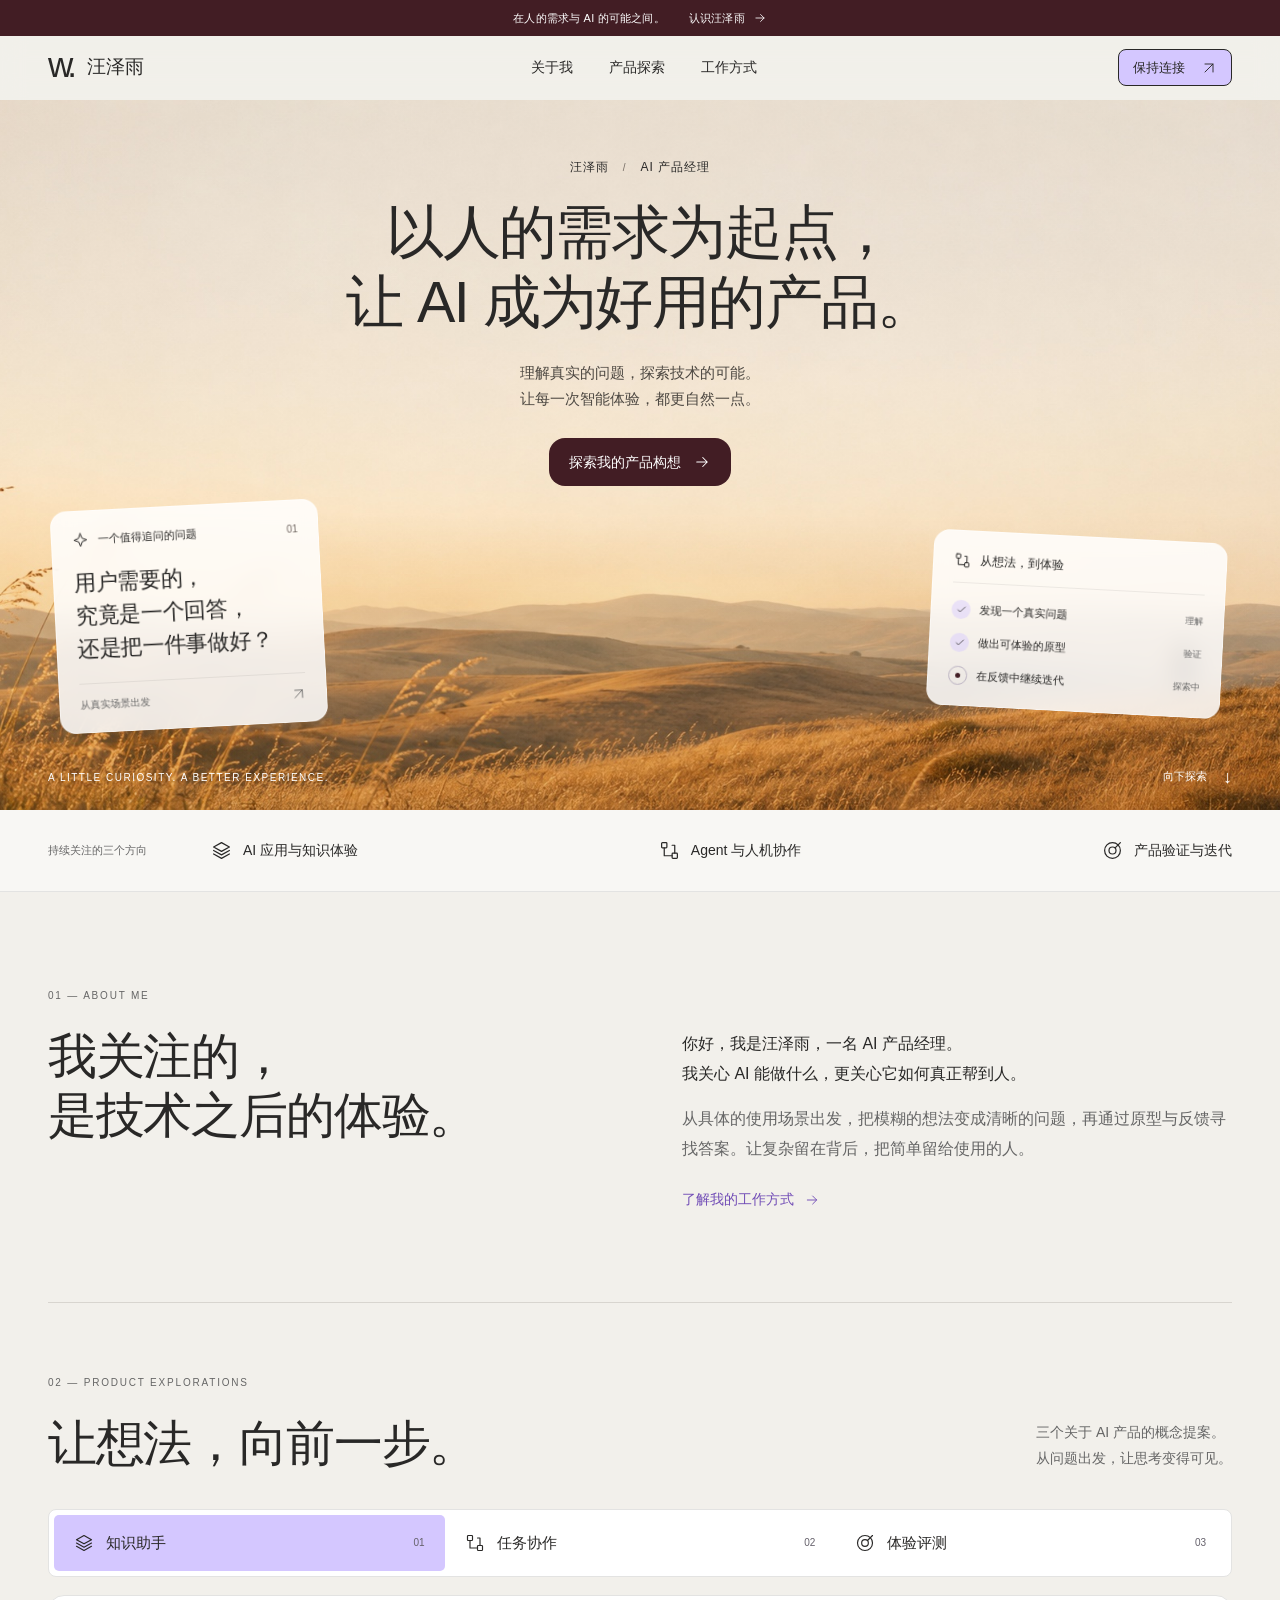
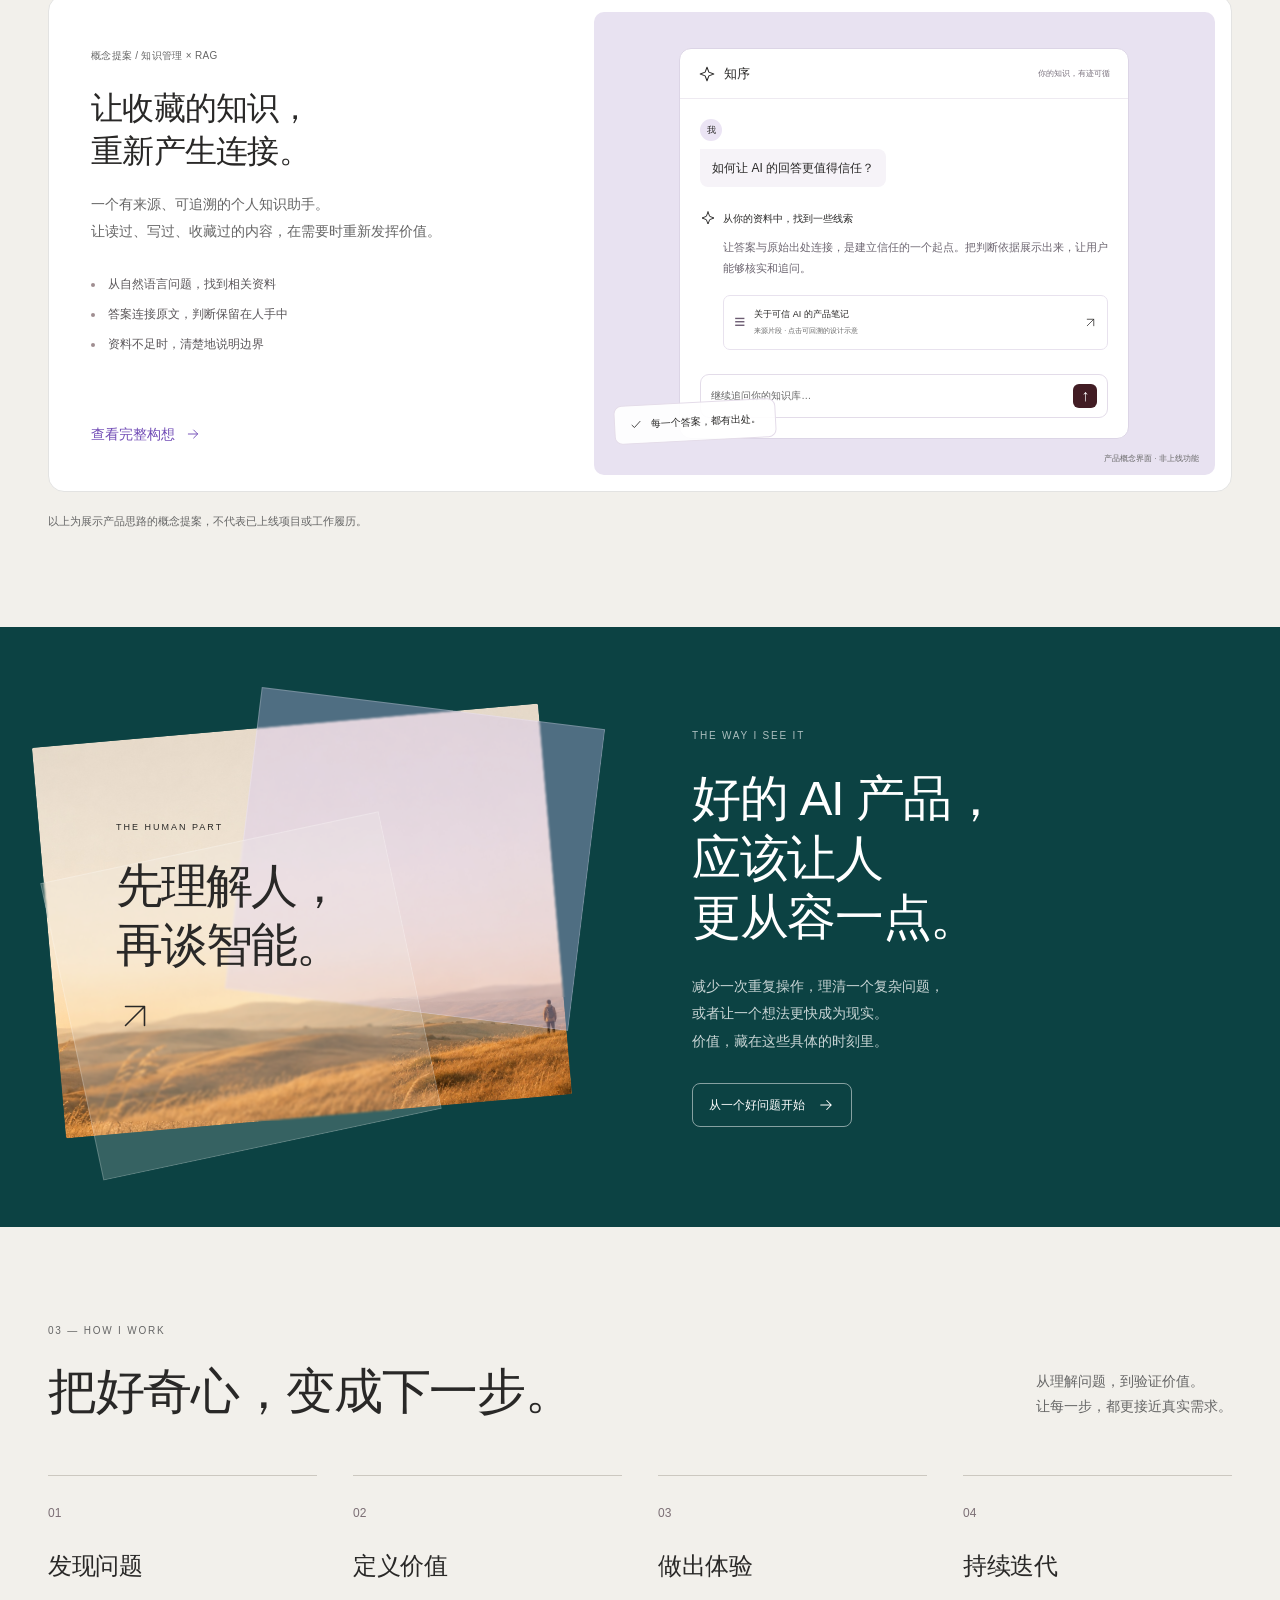
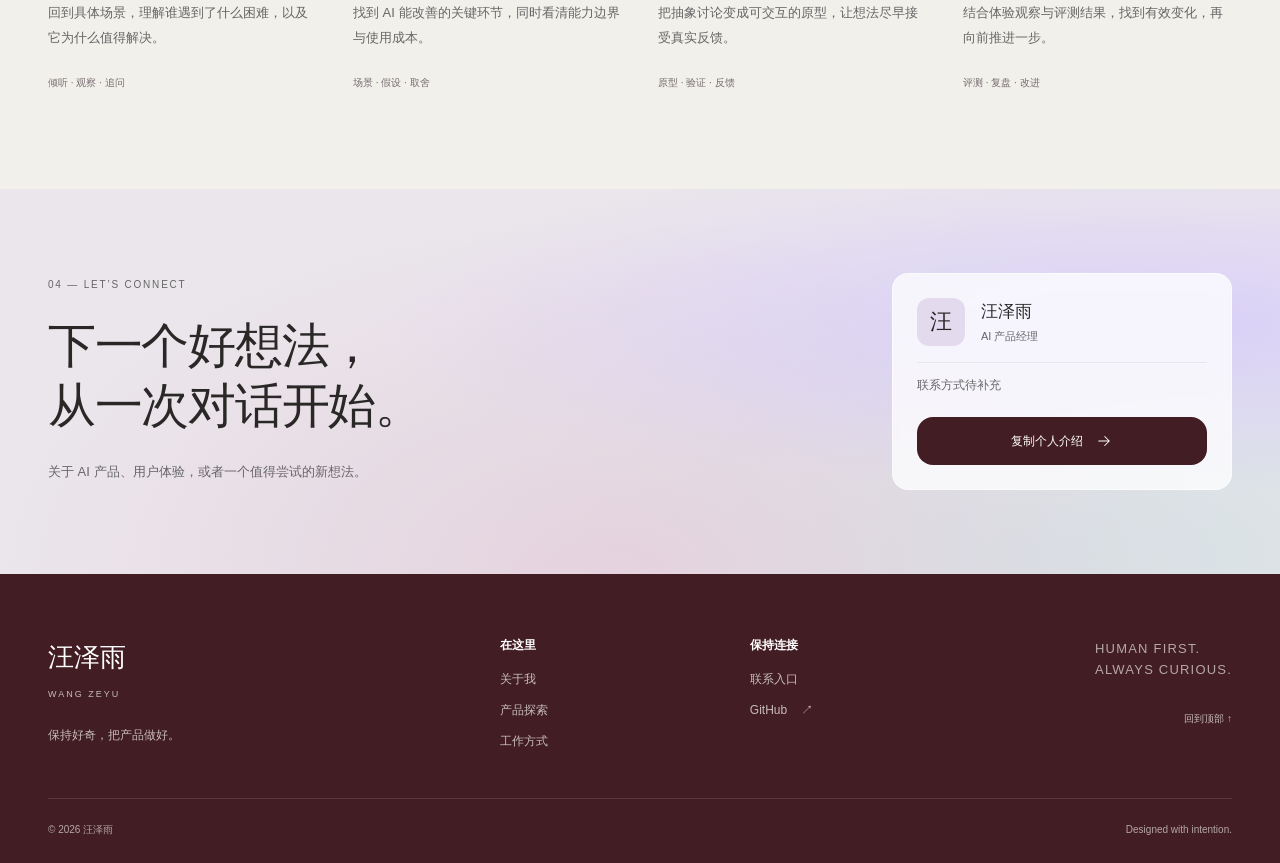
==== commit 1bbcb2f7: "Redesign portfolio with warm editorial photography and product tabs" ====
--- a/index.html
+++ b/index.html
@@ -3,86 +3,61 @@
 <head>
   <meta charset="utf-8">
   <meta name="viewport" content="width=device-width, initial-scale=1">
-  <meta name="theme-color" content="#f6f6ef">
-  <meta name="description" content="你好，我是汪泽雨，一名 AI 产品经理。探索人工智能与真实需求的交点，让技术的可能成为好用的产品。">
+  <meta name="theme-color" content="#f2f0eb">
+  <meta name="description" content="汪泽雨，AI 产品经理。从真实需求出发，探索更自然、更有价值的智能体验。">
   <meta property="og:title" content="汪泽雨 · AI 产品经理">
-  <meta property="og:description" content="在人的需求与 AI 的可能之间，寻找好产品。">
+  <meta property="og:description" content="以人的需求为起点，让 AI 成为好用的产品。">
   <meta property="og:type" content="website">
   <meta property="og:url" content="https://wangzeyu846-dot.github.io/">
+  <meta property="og:image" content="https://wangzeyu846-dot.github.io/assets/hero-golden-hour.jpg">
   <link rel="canonical" href="https://wangzeyu846-dot.github.io/">
+  <link rel="icon" type="image/svg+xml" href="assets/favicon.svg">
+  <link rel="preload" as="image" href="assets/hero-golden-hour.jpg" fetchpriority="high">
+  <link rel="stylesheet" href="styles.css?v=20261102-editorial">
+  <script src="app.js?v=20261102-editorial" defer></script>
   <title>汪泽雨 · AI 产品经理</title>
-  <link rel="icon" type="image/svg+xml" href="assets/favicon.svg">
-  <link rel="stylesheet" href="styles.css">
-  <script src="app.js" defer></script>
 </head>
 <body>
+  <svg class="icon-definitions" aria-hidden="true" xmlns="http://www.w3.org/2000/svg"><defs>
+    <symbol id="icon-arrow" viewBox="0 0 24 24"><path d="M5 12h14m-6-6 6 6-6 6"/></symbol>
+    <symbol id="icon-up-right" viewBox="0 0 24 24"><path d="M6 18 18 6M6 6h12v12"/></symbol>
+    <symbol id="icon-spark" viewBox="0 0 24 24"><path d="m12 3 2.5 6.5L21 12l-6.5 2.5L12 21l-2.5-6.5L3 12l6.5-2.5L12 3Z"/></symbol>
+    <symbol id="icon-layers" viewBox="0 0 24 24"><path d="m12 3 9 5-9 5-9-5 9-5Zm-9 9 9 5 9-5M3 16l9 5 9-5"/></symbol>
+    <symbol id="icon-route" viewBox="0 0 24 24"><rect x="3" y="3" width="6" height="6" rx="1"/><rect x="15" y="15" width="6" height="6" rx="1"/><path d="M15 6h3v9M6 9v9h9"/></symbol>
+    <symbol id="icon-check" viewBox="0 0 24 24"><path d="m5 12 4 4L19 6"/></symbol>
+    <symbol id="icon-target" viewBox="0 0 24 24"><circle cx="12" cy="12" r="9"/><circle cx="12" cy="12" r="4"/><path d="m15 9 6-6"/></symbol>
+  </defs></svg>
   <a class="skip-link" href="#main">跳至主要内容</a>
-  <header class="header">
-    <a class="brand" href="#home" aria-label="汪泽雨，返回首页"><span class="brand-mark" aria-hidden="true">w<span>↗</span></span><span>汪泽雨<span class="brand-en">WANG ZEYU</span></span></a>
-    <nav class="desktop-nav" aria-label="主导航">
-      <a href="#about">关于我</a><a href="#explorations">产品探索</a><a href="#approach">工作方式</a>
-    </nav>
-    <a class="header-contact" href="#contact">聊聊想法 <span aria-hidden="true">↗</span></a>
+  <div class="announcement"><span>在人的需求与 AI 的可能之间。</span><a href="#about">认识汪泽雨 <svg class="icon"><use href="#icon-arrow"/></svg></a></div>
+  <header class="header" id="site-header"><div class="nav-inner wrap">
+    <a class="brand" href="#home" aria-label="汪泽雨，返回首页"><span class="brand-symbol" aria-hidden="true">w.</span><span>汪泽雨</span></a>
+    <nav class="desktop-nav" aria-label="主导航"><a href="#about">关于我</a><a href="#explorations">产品探索</a><a href="#approach">工作方式</a></nav>
+    <a class="nav-contact" href="#contact">保持连接 <svg class="icon"><use href="#icon-up-right"/></svg></a>
     <button class="menu-toggle" aria-expanded="false" aria-controls="mobile-nav" aria-label="展开导航"><span></span><span></span></button>
-    <nav class="mobile-nav" id="mobile-nav" aria-label="手机导航" hidden><a href="#about">关于我</a><a href="#explorations">产品探索</a><a href="#approach">工作方式</a><a href="#contact">聊聊想法 ↗</a></nav>
-  </header>
-
+    <nav class="mobile-nav" id="mobile-nav" aria-label="手机导航" hidden><a href="#about">关于我</a><a href="#explorations">产品探索</a><a href="#approach">工作方式</a><a href="#contact">保持连接 ↗</a></nav>
+  </div></header>
   <main id="main">
-    <section class="hero section-wrap" id="home" aria-labelledby="hero-title">
-      <div class="hero-copy">
-        <div class="eyebrow"><span class="status-dot"></span> AI PRODUCT MANAGER <span class="eyebrow-line"></span></div>
-        <p class="hello">你好，我是汪泽雨。</p>
-        <h1 id="hero-title">让 AI 的可能，<br>成为<span class="highlight">好用的产品<svg viewBox="0 0 500 20" preserveAspectRatio="none" aria-hidden="true"><path d="M4 12 Q215 -1 492 10 M18 18 Q260 7 475 15"/></svg></span><span class="period">。</span></h1>
-        <p class="hero-description">在人的需求与技术的边界之间，<br>探索更自然、更有价值的智能体验。</p>
-        <div class="hero-actions"><a class="button button-dark" href="#explorations">看看产品探索 <span aria-hidden="true">↗</span></a><a class="text-link" href="#about">认识我 <span aria-hidden="true">↓</span></a></div>
-        <div class="hero-footnote"><span>以人为起点</span><span class="plus">+</span><span>以产品连接可能</span></div>
-      </div>
-      <div class="hero-art" aria-label="抽象图形：人的需求与人工智能在产品中交汇" role="img">
-        <div class="art-top"><span>EXPLORING THE NEXT</span><span>↗</span></div>
-        <div class="orbital-art">
-          <div class="orbit orbit-1"></div><div class="orbit orbit-2"></div><div class="orbit orbit-3"></div>
-          <div class="orbit-core"><svg viewBox="0 0 100 100" aria-hidden="true"><path d="M50 0C50 34 66 50 100 50C66 50 50 66 50 100C50 66 34 50 0 50C34 50 50 34 50 0Z" fill="currentColor"/></svg></div>
-          <div class="orbit-tag human-tag"><span class="mini-dot"></span> HUMAN NEEDS</div><div class="orbit-tag ai-tag"><span>✳</span> AI POSSIBILITIES</div>
-          <span class="art-cross cross-one">+</span><span class="art-cross cross-two">+</span>
-        </div>
-        <div class="art-bottom"><p>Human insight.<br><strong>Artificial intelligence.</strong></p><span class="art-index">01—∞</span></div>
-        <div class="floating-label"><span class="label-icon">↗</span><span>好的产品，<br><strong>发生在交点。</strong></span></div>
-      </div>
+    <section class="hero" id="home" aria-labelledby="hero-title">
+      <img class="hero-photo" src="assets/hero-golden-hour.jpg" alt="夕阳下的开阔草地与远山" width="1774" height="887" fetchpriority="high">
+      <div class="hero-content wrap"><p class="eyebrow hero-eyebrow">汪泽雨 <span>/</span> AI 产品经理</p><h1 id="hero-title">以人的需求为起点，<br>让 AI 成为好用的产品。</h1><p class="hero-intro">理解真实的问题，探索技术的可能。<br>让每一次智能体验，都更自然一点。</p><a class="button button-primary" href="#explorations">探索我的产品构想 <svg class="icon"><use href="#icon-arrow"/></svg></a></div>
+      <div class="hero-overlays wrap" aria-label="产品思考片段"><div class="glass-card insight-card"><div class="card-kicker"><svg class="icon"><use href="#icon-spark"/></svg><span>一个值得追问的问题</span><span class="tiny-mark">01</span></div><p>用户需要的，<br>究竟是一个回答，<br>还是把一件事做好？</p><div class="card-foot"><span>从真实场景出发</span><svg class="icon"><use href="#icon-up-right"/></svg></div></div><div class="glass-card journey-card"><div class="card-kicker"><svg class="icon"><use href="#icon-route"/></svg><span>从想法，到体验</span></div><div class="journey-row"><span class="journey-check"><svg class="icon"><use href="#icon-check"/></svg></span><span>发现一个真实问题</span><span class="journey-state">理解</span></div><div class="journey-row"><span class="journey-check"><svg class="icon"><use href="#icon-check"/></svg></span><span>做出可体验的原型</span><span class="journey-state">验证</span></div><div class="journey-row"><span class="journey-dot"></span><span>在反馈中继续迭代</span><span class="journey-state">探索中</span></div></div></div>
+      <div class="hero-caption"><span>A LITTLE CURIOSITY. A BETTER EXPERIENCE.</span><a href="#about" aria-label="向下浏览关于我">向下探索 <span>↓</span></a></div>
     </section>
-
-    <div class="interest-strip" aria-label="关注领域"><div class="section-wrap strip-inner"><span>保持好奇，持续探索</span><span class="strip-star" aria-hidden="true">✳</span><span>Generative AI</span><span class="strip-star" aria-hidden="true">✳</span><span>Human-centered Design</span><span class="strip-star" aria-hidden="true">✳</span><span>Agent Experience</span></div></div>
-
-    <section class="about section-wrap section-space" id="about" aria-labelledby="about-title">
-      <div class="section-label"><span class="section-number">01 / ABOUT</span><span>关于我</span></div>
-      <div class="about-content"><h2 id="about-title">理解人，<br>也理解 AI 的可能。</h2><div class="about-description"><p>我是汪泽雨，一名 AI 产品经理。<br>我关心一个简单的问题：<strong>AI 怎样真正帮到人？</strong></p><p>从具体的使用场景出发，把模糊的想法变成清晰的问题，再用可体验的产品寻找答案。让复杂留在背后，把简单留给使用的人。</p></div></div>
-      <div class="focus-list"><div class="focus-intro">我的关注方向 <span>WHAT I EXPLORE ↘</span></div><div class="focus-item"><span class="focus-icon">⌘</span><h3>AI 应用与智能体</h3><p>从一次对话，到一件事情的完成。</p></div><div class="focus-item"><span class="focus-icon">◎</span><h3>人与 AI 的协作体验</h3><p>让智能可理解、可控制、值得信任。</p></div><div class="focus-item"><span class="focus-icon">↗</span><h3>产品验证与迭代</h3><p>用真实反馈，找到下一步的方向。</p></div></div>
+    <section class="focus-strip" aria-label="关注领域"><div class="wrap"><p>持续关注的三个方向</p><div class="focus-topics"><span><svg class="icon"><use href="#icon-layers"/></svg>AI 应用与知识体验</span><span><svg class="icon"><use href="#icon-route"/></svg>Agent 与人机协作</span><span><svg class="icon"><use href="#icon-target"/></svg>产品验证与迭代</span></div></div></section>
+    <section class="about wrap section-space" id="about" aria-labelledby="about-title"><div class="section-label">01 — ABOUT ME</div><div class="about-grid"><h2 id="about-title">我关注的，<br>是技术之后的体验。</h2><div class="about-copy"><p>你好，我是汪泽雨，一名 AI 产品经理。<br>我关心 AI 能做什么，更关心它如何真正帮到人。</p><p>从具体的使用场景出发，把模糊的想法变成清晰的问题，再通过原型与反馈寻找答案。让复杂留在背后，把简单留给使用的人。</p><a class="inline-link" href="#approach">了解我的工作方式 <svg class="icon"><use href="#icon-arrow"/></svg></a></div></div></section>
+    <section class="explorations wrap section-space" id="explorations" aria-labelledby="explorations-title"><div class="section-label">02 — PRODUCT EXPLORATIONS</div><div class="section-heading"><h2 id="explorations-title">让想法，<br class="mobile-break">向前一步。</h2><p>三个关于 AI 产品的概念提案。<br>从问题出发，让思考变得可见。</p></div>
+      <div class="project-tabs" id="project-tabs" role="tablist" aria-label="选择产品探索方向"><button role="tab" id="tab-knowledge" aria-controls="panel-knowledge" aria-selected="true" tabindex="0"><svg class="icon"><use href="#icon-layers"/></svg>知识助手<span>01</span></button><button role="tab" id="tab-agent" aria-controls="panel-agent" aria-selected="false" tabindex="-1"><svg class="icon"><use href="#icon-route"/></svg>任务协作<span>02</span></button><button role="tab" id="tab-evaluation" aria-controls="panel-evaluation" aria-selected="false" tabindex="-1"><svg class="icon"><use href="#icon-target"/></svg>体验评测<span>03</span></button></div>
+      <div class="project-panel" id="panel-knowledge" role="tabpanel" aria-labelledby="tab-knowledge" tabindex="0"><div class="project-copy"><span class="concept-badge">概念提案 / 知识管理 × RAG</span><h3>让收藏的知识，<br>重新产生连接。</h3><p>一个有来源、可追溯的个人知识助手。<br>让读过、写过、收藏过的内容，在需要时重新发挥价值。</p><ul class="project-points"><li>从自然语言问题，找到相关资料</li><li>答案连接原文，判断保留在人手中</li><li>资料不足时，清楚地说明边界</li></ul><button class="inline-link" data-project="knowledge">查看完整构想 <svg class="icon"><use href="#icon-arrow"/></svg></button></div><div class="project-visual knowledge-visual" aria-label="个人知识助手概念界面"><div class="knowledge-app"><div class="app-toolbar"><span class="app-brand"><svg class="icon"><use href="#icon-spark"/></svg>知序</span><span class="app-tag">你的知识，有迹可循</span></div><div class="app-main"><div class="mock-avatar">我</div><div class="question-bubble">如何让 AI 的回答更值得信任？</div><div class="assistant-heading"><svg class="icon"><use href="#icon-spark"/></svg><span>从你的资料中，找到一些线索</span></div><p class="answer-text">让答案与原始出处连接，是建立信任的一个起点。把判断依据展示出来，让用户能够核实和追问。</p><div class="citation-card"><span class="document-icon">≡</span><div><strong>关于可信 AI 的产品笔记</strong><span>来源片段 · 点击可回溯的设计示意</span></div><svg class="icon"><use href="#icon-up-right"/></svg></div><div class="mock-prompt"><span>继续追问你的知识库…</span><span class="send-icon">↑</span></div></div></div><div class="floating-note"><svg class="icon"><use href="#icon-check"/></svg><span>每一个答案，都有出处。</span></div><span class="visual-caption">产品概念界面 · 非上线功能</span></div></div>
+      <div class="project-panel" id="panel-agent" role="tabpanel" aria-labelledby="tab-agent" tabindex="0" hidden><div class="project-copy"><span class="concept-badge">概念提案 / AI Agent × 工作流</span><h3>从一次对话，<br>到一件事的完成。</h3><p>一个过程透明的任务协作助手。让 AI 拆解目标、提出计划，并在人的判断下逐步推进。</p><ul class="project-points"><li>执行前看见计划，随时调整方向</li><li>关键步骤确认，把选择权交给用户</li><li>明确进度和异常，让过程可以掌控</li></ul><button class="inline-link" data-project="agent">查看完整构想 <svg class="icon"><use href="#icon-arrow"/></svg></button></div><div class="project-visual agent-visual" aria-label="任务协作助手概念界面"><div class="agent-app"><div class="app-toolbar"><span class="app-brand"><svg class="icon"><use href="#icon-route"/></svg>共作</span><span class="app-tag">你定方向，AI 向前一步</span></div><div class="agent-task"><span>本次任务</span><h4>为一个新想法，整理调研计划</h4><div class="task-progress"><i></i></div></div><div class="agent-step"><span class="step-status">✓</span><div><strong>理解目标与范围</strong><p>先明确要回答的问题</p></div><small>已梳理</small></div><div class="agent-step"><span class="step-status">✓</span><div><strong>拆解研究步骤</strong><p>将复杂任务变成行动清单</p></div><small>已规划</small></div><div class="agent-step awaiting"><span class="step-status">3</span><div><strong>确认后，继续执行</strong><p>关键选择，由你决定</p></div><small>待确认</small></div><div class="mock-approval"><span>调整计划</span><span>确认下一步 →</span></div></div><span class="visual-caption">产品概念界面 · 非实际执行状态</span></div></div>
+      <div class="project-panel" id="panel-evaluation" role="tabpanel" aria-labelledby="tab-evaluation" tabindex="0" hidden><div class="project-copy"><span class="concept-badge">概念提案 / 产品体验 × 评测</span><h3>不止是“很聪明”，<br>更要真的好用。</h3><p>一个 AI 产品体验观察台。把主观感受转化为可讨论、可比较、可改进的具体问题。</p><ul class="project-points"><li>用真实任务定义“好用”的标准</li><li>同时观察答案质量与交互体验</li><li>保留判断依据，让评测指导迭代</li></ul><button class="inline-link" data-project="evaluation">查看完整构想 <svg class="icon"><use href="#icon-arrow"/></svg></button></div><div class="project-visual evaluation-visual" aria-label="体验评测工具概念界面"><div class="evaluation-app"><div class="app-toolbar"><span class="app-brand"><svg class="icon"><use href="#icon-target"/></svg>体验观察台</span><span class="app-tag">一次体验，一条线索</span></div><div class="evaluation-heading"><span>场景：从资料中找到答案</span><h4>什么才是一次好的体验？</h4></div><div class="evaluation-row"><span>01</span><div><strong>有用</strong><p>有没有解决眼前的问题？</p></div><span class="evaluation-pill">任务价值</span></div><div class="evaluation-row"><span>02</span><div><strong>可信</strong><p>能不能理解和核实答案？</p></div><span class="evaluation-pill">判断依据</span></div><div class="evaluation-row"><span>03</span><div><strong>易用</strong><p>过程是否清晰、自然？</p></div><span class="evaluation-pill">交互体验</span></div><div class="evaluation-footer">记录真实反馈，再决定下一步。</div></div><span class="visual-caption">产品概念界面 · 非实际评测结果</span></div></div>
+      <p class="concept-note">以上为展示产品思路的概念提案，不代表已上线项目或工作履历。</p>
     </section>
-
-    <section class="explorations section-wrap section-space" id="explorations" aria-labelledby="explorations-title">
-      <div class="section-heading"><div><div class="section-label"><span class="section-number">02 / EXPLORATIONS</span><span>产品探索</span></div><h2 id="explorations-title">想法，向前一步。</h2></div><p class="section-note">三个关于 AI 产品的概念提案。<br>从问题出发，让思考变得可见。</p></div>
-      <div class="project-grid">
-        <button class="project" data-project="knowledge" aria-label="查看概念提案：让知识找到你">
-          <div class="project-image knowledge-visual"><span class="mock-label">CONCEPT / 01</span><div class="knowledge-window"><div class="mock-window-bar"><span class="mock-logo">✳</span><strong>知序</strong><span class="mock-more">···</span></div><div class="mock-query">这个想法，有哪些资料可以参考？<span>↑</span></div><div class="mock-answer"><span class="answer-symbol">✳</span><div><span class="mock-line long"></span><span class="mock-line"></span><span class="mock-line short"></span><div class="source-chips"><span>↗ 产品笔记</span><span>↗ 研究资料</span></div></div></div><div class="mock-bottom">让散落的知识，重新连接。</div></div><div class="visual-asterisk" aria-hidden="true">✳</div></div>
-          <div class="project-meta"><span>知识管理 × RAG</span><span>概念提案</span></div><div class="project-title"><h3>让知识找到你</h3><span class="project-arrow" aria-hidden="true">↗</span></div><p>探索有来源、可追溯的个人知识助手。</p>
-        </button>
-        <button class="project" data-project="agent" aria-label="查看概念提案：从对话到行动">
-          <div class="project-image agent-visual"><span class="mock-label">CONCEPT / 02</span><div class="workflow-canvas"><div class="workflow-node node-one"><span class="node-symbol">◎</span><div><small>01 / UNDERSTAND</small><strong>理解目标</strong></div><span class="node-check">✓</span></div><div class="workflow-connector"></div><div class="workflow-node node-two"><span class="node-symbol">⌘</span><div><small>02 / PLAN</small><strong>拆解行动</strong></div><span class="node-check">✓</span></div><div class="workflow-connector"></div><div class="workflow-node node-three"><span class="node-symbol">↗</span><div><small>03 / COLLABORATE</small><strong>人机协作</strong></div><span class="node-progress">···</span></div></div><span class="workflow-caption">YOU SET THE DIRECTION.</span></div>
-          <div class="project-meta"><span>AI AGENT × 工作流</span><span>概念提案</span></div><div class="project-title"><h3>从对话到行动</h3><span class="project-arrow" aria-hidden="true">↗</span></div><p>探索过程透明、关键步骤可确认的任务助手。</p>
-        </button>
-        <button class="project" data-project="evaluation" aria-label="查看概念提案：定义什么是好用">
-          <div class="project-image evaluation-visual"><span class="mock-label">CONCEPT / 03</span><div class="evaluation-window"><div class="eval-title"><span>体验观察台</span><span>↗</span></div><div class="eval-headline">Good AI.<br><em>Better experience.</em></div><div class="eval-bars"><div><span>有用</span><span class="eval-track"><i style="--bar:84%"></i></span></div><div><span>可信</span><span class="eval-track"><i style="--bar:69%"></i></span></div><div><span>易用</span><span class="eval-track"><i style="--bar:91%"></i></span></div></div><span class="eval-footnote">界面示意 · 非实际评测数据</span></div></div>
-          <div class="project-meta"><span>产品体验 × 评测</span><span>概念提案</span></div><div class="project-title"><h3>定义什么是好用</h3><span class="project-arrow" aria-hidden="true">↗</span></div><p>探索把主观感受转化为可讨论的体验标准。</p>
-        </button>
-      </div>
-      <p class="concept-note"><span>↳</span> 以上为展示产品思路的概念案例，不代表已上线项目或工作履历。</p>
-    </section>
-
-    <section class="approach-section" id="approach" aria-labelledby="approach-title"><div class="section-wrap section-space"><div class="section-heading"><div><div class="section-label"><span class="section-number">03 / APPROACH</span><span>工作方式</span></div><h2 id="approach-title">从一个好问题开始。</h2></div><p class="section-note">让每一步，都更接近真实价值。</p></div><div class="process-grid"><article class="process-step"><div class="step-top"><span>01</span><span aria-hidden="true">↗</span></div><h3>发现问题</h3><p>回到真实场景，理解谁遇到了什么困难，以及它为什么值得解决。</p><span class="step-tag">从用户出发</span></article><article class="process-step"><div class="step-top"><span>02</span><span aria-hidden="true">↗</span></div><h3>定义价值</h3><p>明确 AI 能改善的关键环节，同时看清能力边界与使用成本。</p><span class="step-tag">找到关键假设</span></article><article class="process-step"><div class="step-top"><span>03</span><span aria-hidden="true">↗</span></div><h3>做出体验</h3><p>把抽象的讨论变成可交互的原型，让想法尽早接受真实反馈。</p><span class="step-tag">让想法可验证</span></article><article class="process-step"><div class="step-top"><span>04</span><span aria-hidden="true">↻</span></div><h3>持续迭代</h3><p>结合体验观察与评测结果，找到有效变化，再向前推进一步。</p><span class="step-tag">在反馈中生长</span></article></div></div></section>
-
-    <section class="contact section-wrap section-space" id="contact" aria-labelledby="contact-title"><div class="contact-top"><div class="section-label"><span class="section-number">04 / CONNECT</span><span>保持连接</span></div><span class="contact-spark" aria-hidden="true">✳</span></div><div class="contact-main"><div><p class="contact-pretitle">下一个好想法，也许从一次对话开始。</p><h2 id="contact-title">一起聊聊，<br><span>AI 的下一种可能。</span></h2></div><div class="contact-aside"><p>关于 AI 产品、用户体验，<br>或者一个值得尝试的新想法。</p><div id="contact-channel"><span class="contact-pending"><span class="status-dot"></span> 联系方式待补充</span></div><button class="text-link copy-intro" id="copy-intro">复制个人介绍 <span aria-hidden="true">↗</span></button></div></div></section>
+    <section class="philosophy" aria-labelledby="philosophy-title"><div class="wrap philosophy-grid"><div class="philosophy-art"><div class="photo-frame"><img src="assets/hero-golden-hour.jpg" alt="暖色光线中的草地与远山" loading="lazy" width="480" height="430"></div><div class="translucent-sheet sheet-one"></div><div class="translucent-sheet sheet-two"></div><div class="thought-note"><span>THE HUMAN PART</span><p>先理解人，<br>再谈智能。</p><svg class="icon"><use href="#icon-up-right"/></svg></div></div><div class="philosophy-copy"><span class="section-label">THE WAY I SEE IT</span><h2 id="philosophy-title">好的 AI 产品，<br>应该让人<br>更从容一点。</h2><p>减少一次重复操作，理清一个复杂问题，<br>或者让一个想法更快成为现实。<br>价值，藏在这些具体的时刻里。</p><a class="button button-outline" href="#approach">从一个好问题开始 <svg class="icon"><use href="#icon-arrow"/></svg></a></div></div></section>
+    <section class="approach wrap section-space" id="approach" aria-labelledby="approach-title"><div class="section-label">03 — HOW I WORK</div><div class="section-heading"><h2 id="approach-title">把好奇心，<br class="mobile-break">变成下一步。</h2><p>从理解问题，到验证价值。<br>让每一步，都更接近真实需求。</p></div><div class="process-grid"><article class="process-step"><span class="process-number">01</span><h3>发现问题</h3><p>回到具体场景，理解谁遇到了什么困难，以及它为什么值得解决。</p><span class="process-tag">倾听 · 观察 · 追问</span></article><article class="process-step"><span class="process-number">02</span><h3>定义价值</h3><p>找到 AI 能改善的关键环节，同时看清能力边界与使用成本。</p><span class="process-tag">场景 · 假设 · 取舍</span></article><article class="process-step"><span class="process-number">03</span><h3>做出体验</h3><p>把抽象讨论变成可交互的原型，让想法尽早接受真实反馈。</p><span class="process-tag">原型 · 验证 · 反馈</span></article><article class="process-step"><span class="process-number">04</span><h3>持续迭代</h3><p>结合体验观察与评测结果，找到有效变化，再向前推进一步。</p><span class="process-tag">评测 · 复盘 · 改进</span></article></div></section>
+    <section class="contact-atmosphere" id="contact" aria-labelledby="contact-title"><div class="wrap contact-grid"><div><span class="section-label">04 — LET’S CONNECT</span><h2 id="contact-title">下一个好想法，<br>从一次对话开始。</h2><p>关于 AI 产品、用户体验，或者一个值得尝试的新想法。</p></div><div class="contact-card"><div class="contact-avatar" aria-hidden="true">汪</div><div class="contact-identity"><strong>汪泽雨</strong><span>AI 产品经理</span></div><div id="contact-channel"><span class="contact-pending">联系方式待补充</span></div><button class="button button-primary" id="copy-intro">复制个人介绍 <svg class="icon"><use href="#icon-arrow"/></svg></button></div></div></section>
   </main>
-  <footer class="footer section-wrap"><a class="footer-brand" href="#home">汪泽雨 <span>AI 产品经理</span></a><span class="footer-message">Stay curious. Build with purpose.</span><a class="back-top" href="#home">回到顶部 ↑</a><span class="copyright">© <span id="year">2026</span> WANG ZEYU</span></footer>
-  <dialog class="project-dialog" id="project-dialog" aria-labelledby="dialog-title"><div class="dialog-top"><span>PRODUCT EXPLORATION</span><button class="dialog-close" aria-label="关闭项目详情">×</button></div><div id="dialog-content"></div><div class="dialog-footer"><span>概念提案 · 非上线产品</span><button class="button button-dark dialog-done">继续探索 <span aria-hidden="true">↗</span></button></div></dialog>
+  <footer class="footer"><div class="wrap"><div class="footer-main"><div class="footer-identity"><a href="#home" class="footer-brand">汪泽雨<span>WANG ZEYU</span></a><p>保持好奇，把产品做好。</p></div><div class="footer-column"><h2>在这里</h2><a href="#about">关于我</a><a href="#explorations">产品探索</a><a href="#approach">工作方式</a></div><div class="footer-column"><h2>保持连接</h2><a href="#contact">联系入口</a><a href="https://github.com/wangzeyu846-dot" target="_blank" rel="noopener noreferrer">GitHub <span aria-hidden="true">↗</span></a></div><div class="footer-note"><span>HUMAN FIRST.<br>ALWAYS CURIOUS.</span><a href="#home">回到顶部 ↑</a></div></div><div class="footer-bottom"><span>© <span id="year">2026</span> 汪泽雨</span><span>Designed with intention.</span></div></div></footer>
+  <dialog class="project-dialog" id="project-dialog" aria-labelledby="dialog-title"><div class="dialog-top"><span>PRODUCT EXPLORATION</span><button class="dialog-close" aria-label="关闭项目详情">×</button></div><div id="dialog-content"></div><div class="dialog-footer"><span>概念提案 · 非上线产品</span><button class="button button-primary dialog-done">继续探索 <svg class="icon"><use href="#icon-arrow"/></svg></button></div></dialog>
   <div class="toast" id="toast" role="status" aria-live="polite"></div>
 </body>
 </html>
--- a/styles.css
+++ b/styles.css
@@ -1,11 +1,461 @@
-:root{--paper:#f6f6ef;--ink:#242720;--muted:#666c5e;--line:#dedfd5;--green:#c3f477;--font:Arial,"PingFang SC","Microsoft YaHei",sans-serif}
-*{box-sizing:border-box}html{scroll-behavior:smooth;scroll-padding-top:100px}body{margin:0;background:var(--paper);color:var(--ink);font-family:var(--font);-webkit-font-smoothing:antialiased}body.modal-open{overflow:hidden}a{color:inherit;text-decoration:none}button{font:inherit;color:inherit}button,a{-webkit-tap-highlight-color:transparent}button{cursor:pointer}button:disabled{cursor:default}button:focus-visible,a:focus-visible{outline:3px solid #659329;outline-offset:6px}::selection{background:var(--green);color:var(--ink)}[hidden]{display:none!important}h1,h2,h3,p{margin:0}button{border:0}svg{display:block}.section-wrap{width:min(1280px,calc(100% - 112px));margin-inline:auto}.section-space{padding-block:108px}.skip-link{position:fixed;left:15px;top:-80px;padding:14px;background:var(--ink);color:#fff;z-index:100}.skip-link:focus{top:10px}.header{height:108px;margin-inline:auto;width:min(1360px,calc(100% - 80px));display:flex;align-items:center;justify-content:space-between;border-bottom:1px solid var(--line);position:relative;z-index:10}.brand{display:flex;gap:13px;align-items:center;font-size:17px;letter-spacing:1px;font-weight:700}.brand-mark{width:44px;height:44px;border-radius:50%;background:var(--ink);color:var(--green);font-size:33px;font-family:Georgia,serif;line-height:38px;text-align:center;position:relative;font-style:italic;letter-spacing:-3px}.brand-mark>span{position:absolute;right:5px;top:2px;font-size:15px;font-family:Arial;font-style:normal;line-height:15px}.brand-en{display:block;font-size:8px;letter-spacing:1.9px;font-weight:500;margin-top:6px}.desktop-nav{display:flex;gap:40px;margin-left:44px;font-size:13px}.desktop-nav a{position:relative;padding:12px 0}.desktop-nav a:after{content:"";height:2px;background:var(--ink);position:absolute;left:0;right:100%;bottom:5px;transition:right .2s}.desktop-nav a:hover:after{right:0}.header-contact{border:1px solid #b8bcb0;border-radius:30px;padding:12px 20px;font-size:13px;display:flex;gap:30px;align-items:center;transition:background .2s}.header-contact:hover{background:var(--green);border-color:var(--green)}.header-contact span{font-size:20px}.menu-toggle{display:none}.hero{padding-top:82px;padding-bottom:65px;min-height:710px;display:grid;grid-template-columns:1.28fr 1fr;gap:72px;align-items:center}.eyebrow{display:flex;gap:10px;align-items:center;font-size:10px;font-weight:600;letter-spacing:1.8px;margin-bottom:30px}.status-dot{width:7px;height:7px;border-radius:50%;background:#719b40;display:inline-block;flex-shrink:0;box-shadow:0 0 0 4px #719b4011}.eyebrow-line{width:38px;height:1px;background:#a5ab99;margin-left:7px}.hello{font-size:19px;margin-bottom:17px;letter-spacing:1px}.hero h1{font-size:clamp(36px,4.15vw,62px);font-weight:700;line-height:1.42;letter-spacing:-2px;white-space:nowrap}.highlight{position:relative}.highlight svg{position:absolute;width:100%;height:14px;left:0;bottom:-7px;z-index:-1;stroke:#a7db55;stroke-width:6;fill:none}.period{margin-left:-2px}.hero-description{font-size:15px;line-height:1.95;color:var(--muted);margin-top:28px;letter-spacing:.5px}.hero-actions{display:flex;align-items:center;gap:32px;margin-top:31px}.button{display:inline-flex;align-items:center;justify-content:center;gap:35px;border-radius:5px;padding:17px 23px;font-size:13px;font-weight:500;transition:transform .2s,background .2s}.button:hover{transform:translateY(-3px)}.button-dark{background:var(--ink);color:var(--paper)}.button-dark:hover{background:#414936}.button span{font-size:20px;line-height:1}.text-link{font-size:13px;display:inline-flex;align-items:center;gap:22px;background:transparent;padding:8px 0;border-bottom:1px solid transparent}.text-link:hover{border-bottom-color:var(--ink)}.text-link span{font-size:18px}.hero-footnote{font-size:10px;letter-spacing:1px;color:var(--muted);display:flex;gap:15px;align-items:center;margin-top:44px}.plus{font-size:15px;color:#afb5a1}.hero-art{height:490px;position:relative;isolation:isolate;background:#d5e8bd;background-image:linear-gradient(#6a865615 1px,transparent 1px),linear-gradient(90deg,#6a865615 1px,transparent 1px),radial-gradient(ellipse at 40% 50%,#edfacf,#ccdfb6 75%);background-size:36px 36px,36px 36px,100% 100%;border-radius:150px 150px 12px 12px;border:1px solid #ccdbc0;overflow:visible;margin-bottom:10px}.art-top{display:flex;justify-content:space-between;padding:41px 46px 0;align-items:center;font-size:8px;letter-spacing:2px;color:#557043}.art-top>span:last-child{font-size:20px}.orbital-art{position:absolute;inset:20px 0 50px;perspective:700px}.orbit{position:absolute;left:50%;top:49%;width:290px;height:290px;border:1px solid #35492e;border-radius:50%;transform:translate(-50%,-50%)}.orbit-1{transform:translate(-50%,-50%) rotate(-35deg) scaleX(.48)}.orbit-2{transform:translate(-50%,-50%) rotate(35deg) scaleX(.48)}.orbit-3{transform:translate(-50%,-50%) rotate(90deg) scaleX(.48)}.orbit-core{position:absolute;left:50%;top:49%;width:100px;height:100px;transform:translate(-50%,-50%);color:#2c3e26;filter:drop-shadow(0 12px 25px #2d4e3a18);animation:breathe 8s ease-in-out infinite}.orbit-core svg{width:100%;height:100%}.orbit-tag{position:absolute;border:1px solid #81996c;background:#eaf2decc;backdrop-filter:blur(8px);border-radius:30px;padding:11px 13px;font-size:8px;letter-spacing:1.1px;display:flex;align-items:center;gap:8px;box-shadow:0 5px 16px #45682d10}.human-tag{top:31%;left:7%;transform:rotate(-7deg)}.ai-tag{top:65%;right:4%;transform:rotate(7deg);background:#263b24;color:#e1edda;border-color:#263b24}.ai-tag span{font-size:13px}.mini-dot{height:5px;width:5px;border-radius:50%;background:#536b3e}.art-cross{font-size:19px;color:#738d5c;position:absolute;font-weight:300}.cross-one{right:15%;top:23%}.cross-two{left:15%;bottom:20%}.art-bottom{position:absolute;bottom:35px;left:30px;right:30px;display:flex;justify-content:space-between;align-items:end}.art-bottom p{font-size:18px;line-height:1.5;letter-spacing:-.5px;font-weight:400}.art-bottom strong{font-weight:400;color:#5c7651}.art-index{font-family:monospace;font-size:11px;letter-spacing:1px;padding-bottom:4px}.floating-label{position:absolute;right:-24px;bottom:110px;display:flex;align-items:center;gap:15px;background:#fdfef8;padding:19px 22px;border-radius:7px;box-shadow:0 9px 25px #34402315;transform:rotate(-6deg);font-size:12px;line-height:1.8}.floating-label strong{font-weight:500}.label-icon{width:34px;height:34px;background:var(--green);display:grid;place-items:center;border-radius:50%;font-size:26px}.interest-strip{border-block:1px solid var(--line)}.strip-inner{display:flex;justify-content:space-between;align-items:center;gap:20px;min-height:76px;font-size:13px;letter-spacing:.2px}.strip-inner>span:first-child{font-size:11px;color:var(--muted);letter-spacing:1px}.strip-star{font-size:22px;color:#779b42}.section-label{display:flex;gap:22px;align-items:center;font-size:11px;color:var(--muted);margin-bottom:27px;letter-spacing:1px}.section-number{font-family:Arial,sans-serif;font-size:10px;letter-spacing:1.8px}.about-content{display:grid;grid-template-columns:1fr 1fr;gap:90px;align-items:center}h2{font-size:42px;line-height:1.45;letter-spacing:-1.5px;font-weight:600}.about-description{font-size:14px;line-height:1.95;padding-top:8px}.about-description p+p{margin-top:16px;color:var(--muted)}.about-description strong{font-weight:500}.focus-list{display:grid;grid-template-columns:.8fr 1.1fr 1.1fr 1.1fr;margin-top:54px;padding-top:32px;border-top:1px solid var(--line);gap:30px}.focus-intro{font-size:12px;padding-top:5px}.focus-intro span{display:block;font-size:8px;letter-spacing:1px;color:var(--muted);margin-top:10px}.focus-icon{display:inline-block;font-size:23px;margin-bottom:14px;line-height:1}.focus-item h3{font-size:14px;font-weight:500;margin-bottom:10px}.focus-item p{font-size:11px;color:var(--muted);line-height:1.7}.explorations{border-top:1px solid var(--line);padding-top:90px}.section-heading{display:flex;justify-content:space-between;align-items:end;gap:36px;margin-bottom:42px}.section-heading .section-label{margin-bottom:20px}.section-note{font-size:12px;line-height:1.9;color:var(--muted);padding-bottom:7px}.project-grid{display:grid;grid-template-columns:repeat(3,1fr);gap:26px}.project{text-align:left;background:transparent;padding:0;min-width:0}.project-image{height:310px;position:relative;overflow:hidden;border-radius:7px;display:flex;align-items:center;justify-content:center;transition:transform .4s}.project:hover .project-image{transform:translateY(-5px)}.mock-label{position:absolute;left:22px;top:20px;font-size:8px;letter-spacing:1.5px;z-index:2;color:#48533b}.knowledge-visual{background:#e2edcd}.knowledge-window{width:82%;background:#fcfff7;border:1px solid #cbd9b9;border-radius:9px;padding:16px;transform:rotate(-6deg);box-shadow:0 15px 25px #647d3820;position:relative;z-index:1}.mock-window-bar{display:flex;align-items:center;gap:7px;font-size:10px;margin-bottom:22px}.mock-logo{font-size:19px;color:#65843c}.mock-more{margin-left:auto;font-size:20px}.mock-query{font-size:8px;border:1px solid #dee6d3;background:#f4f8ed;border-radius:5px;padding:9px 7px;display:flex;align-items:center;justify-content:space-between;gap:5px;white-space:nowrap}.mock-query>span{background:#3e542e;border-radius:3px;color:white;font-size:11px;padding:1px 5px}.mock-answer{display:flex;gap:8px;margin-top:17px}.answer-symbol{font-size:17px;color:#6e8b42}.mock-answer>div{flex:1;padding-top:5px}.mock-line{display:block;height:4px;width:83%;background:#d9e1cd;border-radius:3px;margin-bottom:7px}.mock-line.long{width:100%}.mock-line.short{width:59%}.source-chips{display:flex;gap:6px;margin-top:14px}.source-chips span{font-size:7px;padding:4px 5px;background:#edf4e1;border-radius:3px;color:#6e7d59}.mock-bottom{font-size:7px;color:#8c9581;border-top:1px solid #e9edde;margin-top:16px;padding-top:10px}.visual-asterisk{position:absolute;right:0;bottom:-24px;font-size:120px;color:#c3d8a3;line-height:1}.agent-visual{background:#e9e5f0}.workflow-canvas{width:71%;transform:rotate(-5deg);margin-top:12px;position:relative}.workflow-node{border-radius:7px;padding:11px 12px;background:#faf9fd;border:1px solid #d2cadd;display:flex;align-items:center;gap:10px;box-shadow:0 6px 14px #63527309}.node-symbol{font-size:18px;background:#ece8f5;border:1px solid #e3deec;border-radius:5px;width:29px;height:29px;display:grid;place-items:center}.workflow-node small{display:block;font-size:6px;letter-spacing:.8px;margin-bottom:5px;color:#93899f}.workflow-node strong{display:block;font-size:10px;font-weight:500}.node-check,.node-progress{margin-left:auto;font-size:12px;color:#8c7b9f}.workflow-connector{width:1px;background:#ad9bbd;height:17px;margin:auto;position:relative}.workflow-connector:after{content:"";position:absolute;bottom:-1px;left:-2px;border-width:4px 2.5px 0;border-style:solid;border-color:#ad9bbd transparent transparent}.node-two{margin-left:20px;margin-right:-20px}.node-three{background:#51455f;border-color:#51455f;color:#f1ebf9}.node-three .node-symbol{background:#665a74;border-color:#7c708a}.node-three small,.node-three .node-progress{color:#c7bad4}.workflow-caption{position:absolute;bottom:17px;font-size:7px;letter-spacing:1.2px;color:#8e8099}.evaluation-visual{background:#efdfcd}.evaluation-window{background:#fffcf7;width:79%;border-radius:6px;padding:18px;transform:rotate(5deg);box-shadow:0 10px 20px #9e6e3320;margin-top:19px}.eval-title{display:flex;justify-content:space-between;align-items:center;border-bottom:1px solid #ebe1d4;font-size:9px;padding-bottom:9px}.eval-title>span:last-child{font-size:17px}.eval-headline{font-size:21px;line-height:1.1;margin-top:13px;letter-spacing:-1px}.eval-headline em{font-family:Georgia,serif;font-size:18px;font-weight:400;color:#a7794b}.eval-bars{display:grid;gap:10px;margin-top:20px}.eval-bars>div{display:flex;align-items:center;gap:10px;font-size:7px}.eval-track{height:6px;border-radius:2px;flex:1;background:#eee5d9;overflow:hidden}.eval-track i{display:block;width:var(--bar);height:100%;background:#c19b6d}.eval-bars>div:nth-child(2) i{background:#d7ba97}.eval-bars>div:nth-child(3) i{background:#8c734f}.eval-footnote{font-size:6px;display:block;text-align:right;color:#ac9a86;margin-top:13px}.project-meta{display:flex;justify-content:space-between;gap:10px;font-size:8px;letter-spacing:.6px;color:var(--muted);margin-top:23px}.project-meta>span:last-child{border:1px solid #d9ddd1;border-radius:3px;padding:3px 6px;margin-top:-3px;white-space:nowrap}.project-title{display:flex;align-items:center;justify-content:space-between;margin-top:13px}.project-title h3{font-size:21px;font-weight:500;letter-spacing:-.5px}.project-arrow{width:29px;height:29px;border-radius:50%;border:1px solid #cbd1c1;display:grid;place-items:center;font-size:18px;transition:background .2s}.project:hover .project-arrow{background:var(--green);border-color:var(--green)}.project>p{font-size:11px;color:var(--muted);margin-top:12px;line-height:1.8}.concept-note{font-size:10px;color:#666c5e;margin-top:31px;line-height:1.8}.concept-note>span{margin-right:9px}.approach-section{background:#eaece3;border-block:1px solid #e1e4d9}.process-grid{display:grid;grid-template-columns:repeat(4,1fr);gap:34px;margin-top:54px}.process-step{border-top:1px solid #c9cebe;padding-top:19px}.step-top{display:flex;justify-content:space-between;align-items:center;font-size:11px;font-family:monospace;color:#68705b}.step-top span:last-child{font-size:20px}.process-step h3{font-size:20px;font-weight:500;margin-top:25px;margin-bottom:14px}.process-step p{font-size:12px;color:#626a57;line-height:1.9;max-width:240px}.step-tag{display:inline-block;margin-top:29px;font-size:9px;color:#62714e;border-bottom:1px solid #c5ceb7;padding-bottom:5px}.contact{padding-bottom:97px}.contact-top{display:flex;justify-content:space-between;align-items:center}.contact-top .section-label{margin-bottom:0}.contact-spark{font-size:47px;line-height:1;color:#98bc63}.contact-main{display:flex;justify-content:space-between;align-items:end;gap:50px;margin-top:38px}.contact-pretitle{font-size:13px;color:var(--muted);margin-bottom:20px}.contact h2{font-size:52px;line-height:1.4;letter-spacing:-2px}.contact h2>span{color:#697851}.contact-aside{min-width:240px;padding-bottom:8px}.contact-aside>p{font-size:12px;line-height:1.95;color:var(--muted);margin-bottom:25px}.contact-pending{display:flex;align-items:center;gap:10px;font-size:12px}.contact-pending .status-dot{width:5px;height:5px;background:#9b9f91;box-shadow:none}.copy-intro{margin-top:20px;font-size:11px;color:#6e765e;border-bottom-color:#bec5b2;gap:40px}.contact-real{display:inline-flex;gap:14px;align-items:center;font-size:14px;background:transparent;border-bottom:1px solid #a6b493;padding:8px 0;max-width:100%;overflow-wrap:anywhere}.footer{display:grid;grid-template-columns:1fr 1fr auto;gap:30px;align-items:center;border-top:1px solid var(--line);padding-block:28px 30px}.footer-brand{font-size:14px;font-weight:500}.footer-brand span{font-size:10px;font-weight:400;color:var(--muted);margin-left:12px}.footer-message{font-size:10px;letter-spacing:.3px;color:var(--muted);text-align:center}.back-top{font-size:10px}.copyright{grid-column:1/-1;font-size:8px;letter-spacing:1.2px;color:#6d7463;margin-top:4px}.project-dialog{width:min(690px,calc(100% - 32px));max-height:85dvh;overflow-y:auto;background:var(--paper);border:1px solid #d1d8c6;border-radius:12px;padding:32px;color:var(--ink);box-shadow:0 25px 100px #10190d33}.project-dialog::backdrop{background:#17211280;backdrop-filter:blur(6px)}.dialog-top{display:flex;align-items:center;justify-content:space-between;font-size:9px;letter-spacing:1.8px;color:var(--muted);margin-bottom:22px}.dialog-close{font-size:28px;background:#e8ecdf;line-height:1;width:35px;height:35px;border-radius:50%;font-weight:300}.dialog-close:hover{background:var(--green)}.dialog-badge{display:inline-block;font-size:10px;color:#53683c;background:#e5edda;padding:6px 10px;border-radius:4px;margin-bottom:17px}.project-dialog h2{font-size:32px;margin-bottom:15px}.dialog-lead{font-size:14px;color:#6a7260;line-height:1.9;margin-bottom:27px}.dialog-section{border-top:1px solid var(--line);padding-block:19px}.dialog-section h3{font-size:14px;font-weight:600;margin-bottom:9px}.dialog-section p,.dialog-section li{font-size:12px;line-height:1.9;color:#707764}.dialog-section ul{padding-left:20px;margin:0}.dialog-footer{margin-top:16px;border-top:1px solid var(--line);padding-top:23px;display:flex;justify-content:space-between;align-items:center;gap:20px}.dialog-footer>span{font-size:10px;color:var(--muted)}.dialog-footer .button{padding:12px 16px;font-size:11px;gap:16px}.toast{position:fixed;bottom:30px;left:50%;transform:translate(-50%,20px);background:var(--ink);color:var(--paper);padding:14px 23px;border-radius:6px;font-size:13px;z-index:100;opacity:0;transition:opacity .2s,transform .2s;pointer-events:none;max-width:calc(100% - 40px);white-space:nowrap}.toast.visible{opacity:1;transform:translate(-50%,0)}
-@keyframes breathe{0%,100%{transform:translate(-50%,-50%) scale(1) rotate(0)}50%{transform:translate(-50%,-50%) scale(.9) rotate(20deg)}}
-@media(min-width:1500px){.hero{gap:95px}.hero-art{height:510px}.orbit{width:320px;height:320px}.hero h1{font-size:64px}}
-@media(max-width:1100px){.section-wrap{width:calc(100% - 72px)}.header{width:calc(100% - 64px);height:90px}.hero{gap:42px;min-height:650px;padding-top:65px;padding-bottom:65px;grid-template-columns:1.2fr 1fr}.hero h1{font-size:4.25vw;letter-spacing:-1.7px}.hero-art{height:430px}.orbit{width:245px;height:245px}.orbit-core{width:85px;height:85px}.art-top{padding-inline:30px;font-size:7px}.art-bottom{left:24px;right:24px}.art-bottom p{font-size:15px}.floating-label{right:-14px;bottom:105px;padding:15px;font-size:10px}.human-tag{left:1%}.ai-tag{right:1%;top:64%}.section-space{padding-block:85px}.focus-list{gap:22px;grid-template-columns:.8fr 1fr 1fr 1fr}.focus-item p{font-size:10px}.project-grid{gap:18px}.project-image{height:275px}.knowledge-window{padding:12px;width:86%}.mock-query{font-size:6px}.evaluation-window{padding:14px;width:83%}.eval-headline{font-size:19px}.eval-headline em{font-size:15px}.workflow-canvas{width:76%}.workflow-node{padding:9px}.node-two{margin-left:12px;margin-right:-12px}.project-title h3{font-size:19px}.process-grid{gap:27px}.contact h2{font-size:45px}.about-content{gap:55px}.desktop-nav{gap:26px;margin-left:0}.section-note{font-size:11px}.strip-inner{font-size:11px}.strip-inner>span:first-child{font-size:10px}}
-@media(max-width:800px){.section-wrap{width:calc(100% - 48px)}.header{width:calc(100% - 48px)}.header-contact{display:none}.desktop-nav{gap:24px}.hero{gap:28px;grid-template-columns:1.2fr 1fr;min-height:560px;padding-top:50px;padding-bottom:50px}.eyebrow{font-size:8px;letter-spacing:1px;margin-bottom:23px}.eyebrow-line{display:none}.hello{font-size:16px}.hero h1{font-size:4.35vw;letter-spacing:-1.5px}.hero-description{font-size:12px;margin-top:22px}.hero-actions{gap:20px;margin-top:25px}.button{font-size:11px;padding:14px 16px;gap:19px}.text-link{font-size:11px;gap:14px}.hero-footnote{font-size:8px;gap:9px;margin-top:30px}.hero-art{height:365px;border-radius:100px 100px 8px 8px}.orbit{width:205px;height:205px}.orbit-core{height:70px;width:70px}.art-top{padding-inline:25px;padding-top:30px;font-size:5px;letter-spacing:1.4px}.orbit-tag{font-size:6px;padding:9px;letter-spacing:.5px}.art-bottom{bottom:25px;left:20px;right:20px}.art-bottom p{font-size:12px}.art-index{font-size:8px}.floating-label{padding:11px;gap:9px;font-size:8px;right:-10px;bottom:82px}.label-icon{width:27px;height:27px;font-size:20px}.strip-inner{min-height:66px;gap:14px;flex-wrap:wrap;justify-content:center;padding-block:16px;font-size:10px}.strip-inner>span:first-child{display:none}.strip-inner>.strip-star:nth-child(2){display:none}.strip-star{font-size:18px}.section-space{padding-block:70px}h2{font-size:34px}.about-content{gap:35px}.about-description{font-size:12px}.focus-list{grid-template-columns:repeat(3,1fr);gap:25px;margin-top:36px}.focus-intro{grid-column:1/-1;display:flex;align-items:center;justify-content:space-between;padding:0}.focus-intro span{margin-top:0}.focus-item h3{font-size:12px}.focus-item p{font-size:10px}.section-heading{gap:22px;margin-bottom:32px}.section-note{font-size:10px}.project-grid{grid-template-columns:1fr;gap:38px}.project{display:grid;grid-template-columns:1.05fr 1fr;column-gap:28px;align-content:center}.project-image{grid-row:1/5;height:275px}.project-meta{margin-top:58px;font-size:8px;align-self:end;align-items:center}.project-meta>span:last-child{margin:0}.project-title{margin-top:15px;align-self:start}.project-title h3{font-size:21px}.project>p{margin-top:12px;align-self:start;max-width:210px;font-size:12px}.mock-query{font-size:8px}.evaluation-window{max-width:245px}.knowledge-window{max-width:265px}.workflow-canvas{max-width:235px}.concept-note{font-size:9px}.process-grid{grid-template-columns:repeat(2,1fr);gap:35px;margin-top:35px}.process-step h3{margin-top:17px;font-size:19px}.process-step p{max-width:none;font-size:12px}.step-tag{margin-top:18px}.contact h2{font-size:36px}.contact-main{gap:30px}.contact-pretitle{font-size:11px}.contact-aside{min-width:180px}.contact-aside>p{font-size:10px}.contact-pending{font-size:10px}.contact-spark{font-size:36px}.footer{gap:20px}.footer-message{font-size:8px}.footer-brand{font-size:12px}.footer-brand span{font-size:8px}.back-top{font-size:9px}}
-@media(max-width:600px){html{scroll-padding-top:28px}.section-wrap{width:calc(100% - 40px)}.header{height:80px;width:calc(100% - 40px)}.brand{font-size:15px;gap:10px}.brand-mark{width:37px;height:37px;font-size:29px;line-height:33px}.brand-en{font-size:7px;letter-spacing:1.4px;margin-top:5px}.brand-mark>span{right:4px;top:0}.desktop-nav{display:none}.menu-toggle{display:flex;flex-direction:column;justify-content:center;gap:6px;width:42px;height:42px;padding:10px;background:transparent;border:1px solid var(--line);border-radius:50%}.menu-toggle span{width:20px;height:1px;background:var(--ink);transition:transform .2s}.menu-toggle[aria-expanded=true] span:first-child{transform:translateY(3.5px) rotate(45deg)}.menu-toggle[aria-expanded=true] span:last-child{transform:translateY(-3.5px) rotate(-45deg)}.mobile-nav{position:absolute;left:0;right:0;top:79px;background:var(--paper);border:1px solid var(--line);border-top:0;padding:10px 20px 17px;box-shadow:0 14px 15px #22251e08;border-radius:0 0 8px 8px}.mobile-nav a{display:block;padding:14px 0;font-size:13px;border-bottom:1px solid var(--line)}.mobile-nav a:last-child{border-bottom:0}.hero{grid-template-columns:1fr;gap:38px;padding-top:45px;padding-bottom:35px;min-height:0}.hero-copy{padding-inline:4px}.eyebrow{font-size:8px;letter-spacing:1.6px;margin-bottom:23px}.eyebrow-line{display:block;width:25px}.hello{font-size:16px;margin-bottom:13px}.hero h1{font-size:clamp(29px,7.8vw,46px);letter-spacing:-1px;line-height:1.52}.highlight svg{height:10px;bottom:-5px;stroke-width:5}.hero-description{font-size:13px;margin-top:25px;line-height:1.9}.hero-actions{gap:27px;margin-top:26px}.button{padding:15px 19px;font-size:12px;gap:30px}.text-link{font-size:12px;gap:20px}.hero-footnote{display:none}.hero-art{width:100%;height:310px;border-radius:110px 110px 8px 8px;margin-bottom:5px}.art-top{padding:28px 40px 0;font-size:6px;letter-spacing:1.8px}.orbital-art{inset:-16px 0 34px}.orbit{height:225px;width:225px}.orbit-core{height:72px;width:72px}.human-tag{left:11%;top:31%;font-size:6px}.ai-tag{right:9%;top:66%;font-size:6px}.art-bottom{left:24px;right:24px;bottom:22px}.art-bottom p{font-size:13px}.art-index{font-size:9px}.floating-label{right:-3px;bottom:73px;padding:12px 15px;gap:10px;font-size:9px}.cross-one{right:17%;top:22%}.cross-two{left:16%;bottom:19%}.strip-inner{font-size:8px;gap:14px;min-height:59px;flex-wrap:nowrap;white-space:nowrap;width:calc(100% - 32px)}.strip-star{font-size:16px}.section-space{padding-block:59px}.section-label{font-size:9px;gap:17px;margin-bottom:24px}.section-number{font-size:8px;letter-spacing:1.4px}.about-content{grid-template-columns:1fr;gap:24px}h2{font-size:33px;letter-spacing:-1px}.about-description{font-size:13px;padding-top:0;line-height:1.95}.about-description p+p{margin-top:12px}.focus-list{grid-template-columns:1fr;gap:0;margin-top:31px;padding-top:22px}.focus-intro{font-size:11px;margin-bottom:10px}.focus-intro span{font-size:7px}.focus-item{display:grid;grid-template-columns:32px 1fr;column-gap:15px;align-items:center;border-bottom:1px solid var(--line);padding:21px 0}.focus-item:last-child{border-bottom:0;padding-bottom:0}.focus-icon{grid-row:1/3;margin:0;font-size:25px}.focus-item h3{font-size:13px;margin-bottom:6px}.focus-item p{font-size:11px}.section-heading{display:block;margin-bottom:29px}.section-heading .section-label{margin-bottom:20px}.section-note{font-size:11px;line-height:1.8;margin-top:18px;padding-bottom:0}.project-grid{gap:34px}.project{display:block}.project-image{height:310px}.project-meta{margin-top:20px;font-size:8px}.project-title{margin-top:12px}.project-title h3{font-size:21px}.project>p{max-width:none;font-size:11px;margin-top:9px}.knowledge-window{max-width:285px;padding:16px}.mock-query{font-size:8px;padding:10px}.mock-window-bar{font-size:11px}.mock-bottom{font-size:8px}.source-chips span{font-size:7px}.workflow-canvas{max-width:240px}.workflow-node{padding:12px}.workflow-node strong{font-size:12px}.workflow-node small{font-size:7px}.workflow-connector{height:20px}.evaluation-window{max-width:260px;padding:20px}.eval-headline{font-size:25px}.eval-headline em{font-size:20px}.eval-title{font-size:10px}.eval-bars{gap:12px}.eval-bars>div{font-size:8px}.eval-footnote{font-size:7px}.concept-note{font-size:9px;margin-top:26px;line-height:1.8}.process-grid{gap:29px 24px;margin-top:30px}.process-step h3{font-size:18px}.process-step p{font-size:11px;line-height:1.9}.step-tag{font-size:8px}.step-top{font-size:10px}.contact-main{display:block;margin-top:30px}.contact-pretitle{font-size:11px;margin-bottom:18px}.contact h2{font-size:35px;letter-spacing:-1.2px}.contact-aside{padding-bottom:0;margin-top:30px}.contact-aside>p{font-size:12px;margin-bottom:20px}.contact-pending{font-size:11px}.copy-intro{font-size:11px;margin-top:15px}.contact-spark{font-size:32px}.footer{grid-template-columns:1fr auto;gap:20px;padding-block:25px}.footer-message{grid-column:1;grid-row:2;text-align:left;font-size:9px}.back-top{grid-column:2;grid-row:1}.copyright{grid-column:1/-1;margin-top:0;font-size:7px}.project-dialog{padding:22px;max-height:90dvh}.project-dialog h2{font-size:27px}.dialog-lead{font-size:12px}.dialog-footer{gap:10px}.dialog-footer .button{font-size:10px;gap:10px}.dialog-footer>span{font-size:8px}.toast{font-size:11px;white-space:normal;text-align:center;width:max-content;bottom:20px}}
-@media(prefers-reduced-motion:reduce){html{scroll-behavior:auto}*,*::before,*::after{animation:none!important;transition:none!important}}
-
-/* Keep the AI label clear of the floating product note at every size. */
-.ai-tag{top:24%}
+:root {
+  --color-midnight-wine: #421d24;
+  --color-royal-violet: #714cb6;
+  --color-lilac-mist: #d4c7ff;
+  --color-deep-lagoon: #0c4243;
+  --color-warm-parchment: #f2f0eb;
+  --color-soft-mist: #e3e3e2;
+  --color-ink-charcoal: #292827;
+  --color-stone-gray: #666666;
+  --color-paper-white: #ffffff;
+  --font-sans: "Inter", "PingFang SC", "Microsoft YaHei", -apple-system, BlinkMacSystemFont, "Segoe UI", sans-serif;
+  --page-max-width: 1200px;
+}
+* { box-sizing: border-box; }
+html { scroll-behavior: smooth; scroll-padding-top: 96px; }
+body { margin: 0; background: var(--color-warm-parchment); color: var(--color-ink-charcoal); font: 16px/1.5 var(--font-sans); -webkit-font-smoothing: antialiased; font-feature-settings: "ss01" on; }
+body.modal-open { overflow: hidden; }
+button, a { -webkit-tap-highlight-color: transparent; }
+a { color: inherit; text-decoration: none; }
+button { font: inherit; color: inherit; cursor: pointer; border: 0; }
+h1, h2, h3, h4, p { margin: 0; }
+h1, h2, h3 { font-weight: 460; }
+img { display: block; max-width: 100%; }
+svg { display: block; }
+[hidden] { display: none !important; }
+::selection { background: var(--color-lilac-mist); color: var(--color-ink-charcoal); }
+:focus-visible { outline: 2px solid var(--color-royal-violet); outline-offset: 5px; }
+.icon-definitions { position: absolute; width: 0; height: 0; overflow: hidden; }
+.icon { width: 20px; height: 20px; fill: none; stroke: currentColor; stroke-width: 1.4; stroke-linecap: round; stroke-linejoin: round; flex-shrink: 0; }
+.wrap { max-width: var(--page-max-width); width: calc(100% - 96px); margin-inline: auto; }
+.section-space { padding-block: 96px; }
+.skip-link { position: fixed; top: -80px; left: 16px; z-index: 100; padding: 12px 20px; background: var(--color-midnight-wine); color: white; }
+.skip-link:focus { top: 12px; }
+.announcement { min-height: 36px; padding: 7px 24px; background: var(--color-midnight-wine); color: white; display: flex; align-items: center; justify-content: center; gap: 24px; font-size: 11px; letter-spacing: .2px; }
+.announcement a { display: flex; align-items: center; gap: 8px; }
+.announcement a:hover { text-decoration: underline; }
+.announcement .icon { width: 14px; height: 14px; }
+.header { position: sticky; top: 0; z-index: 20; height: 64px; background: #f2f0ebdb; backdrop-filter: blur(12px); border-bottom: 1px solid transparent; transition: border-color .2s; }
+.header.is-scrolled { border-bottom-color: var(--color-soft-mist); }
+.nav-inner { display: flex; align-items: center; justify-content: space-between; height: 100%; position: relative; }
+.brand { display: flex; gap: 10px; align-items: center; font-weight: 540; font-size: 19px; letter-spacing: .2px; }
+.brand-symbol { font-size: 35px; font-weight: 500; letter-spacing: -4px; line-height: 1; padding-right: 4px; margin-bottom: 6px; }
+.desktop-nav { display: flex; gap: 36px; margin-left: 25px; font-size: 14px; }
+.desktop-nav a { padding-block: 12px; text-underline-offset: 6px; }
+.desktop-nav a:hover { text-decoration: underline; }
+.nav-contact { display: flex; align-items: center; gap: 16px; font-size: 13px; background: var(--color-lilac-mist); border: 1px solid var(--color-ink-charcoal); padding: 8px 14px; border-radius: 8px; }
+.nav-contact .icon { width: 16px; height: 16px; }
+.nav-contact:hover { background: #e1d8ff; }
+.menu-toggle { display: none; }
+.hero { height: 710px; position: relative; overflow: hidden; isolation: isolate; background: #e4d3b8; }
+.hero-photo { position: absolute; z-index: -2; width: 100%; height: 100%; object-fit: cover; object-position: center 52%; }
+.hero::after { content: ""; position: absolute; inset: 0; z-index: -1; background: linear-gradient(180deg, #f2f0eb2b, transparent 58%, #2e251323); pointer-events: none; }
+.hero-content { text-align: center; padding-top: 58px; }
+.eyebrow { font-size: 12px; letter-spacing: 1px; }
+.hero-eyebrow { display: flex; align-items: center; justify-content: center; gap: 14px; margin-bottom: 21px; }
+.hero-eyebrow span { color: #756c64; font-size: 10px; }
+.hero h1 { font-size: clamp(42px, 4.5vw, 64px); line-height: 1.22; letter-spacing: -.028em; }
+.hero-intro { font-size: 15px; line-height: 1.75; color: #4d4842; margin-top: 22px; }
+.button { display: inline-flex; align-items: center; justify-content: center; gap: 12px; min-height: 48px; padding: 12px 20px; border-radius: 16px; font-size: 14px; font-weight: 460; line-height: 1.5; transition: background .2s, transform .2s; }
+.button-primary { background: var(--color-midnight-wine); color: white; }
+.button-primary:hover { background: #5c2c36; transform: translateY(-2px); }
+.hero .button { margin-top: 26px; }
+.button .icon { width: 18px; height: 18px; }
+.hero-overlays { position: absolute; inset: auto 0 82px; display: flex; align-items: end; justify-content: space-between; pointer-events: none; }
+.glass-card { border: 1px solid #ffffff70; background: #ffffffd9; border-radius: 16px; backdrop-filter: blur(12px); padding: 20px; }
+.insight-card { width: 268px; transform: rotate(-3deg); margin-left: 7px; }
+.card-kicker { display: flex; align-items: center; gap: 9px; font-size: 11px; }
+.card-kicker .icon { width: 17px; height: 17px; }
+.tiny-mark { margin-left: auto; color: #746b66; font-size: 10px; }
+.insight-card p { font-size: 22px; line-height: 1.5; letter-spacing: -.014em; margin-top: 18px; }
+.card-foot { border-top: 1px solid #29282714; margin-top: 18px; padding-top: 13px; display: flex; align-items: center; justify-content: space-between; font-size: 10px; color: #666; }
+.card-foot .icon { width: 15px; height: 15px; }
+.journey-card { width: 294px; transform: rotate(3deg); margin-right: 8px; margin-bottom: 16px; }
+.journey-card .card-kicker { margin-bottom: 17px; padding-bottom: 13px; border-bottom: 1px solid #29282714; font-size: 12px; }
+.journey-row { display: flex; align-items: center; gap: 9px; font-size: 11px; margin-top: 14px; }
+.journey-check { display: grid; place-items: center; width: 19px; height: 19px; background: #d4c7ff70; border-radius: 50%; }
+.journey-check .icon { width: 12px; height: 12px; }
+.journey-state { margin-left: auto; font-size: 9px; color: #666; }
+.journey-dot { width: 19px; height: 19px; border: 1px solid #bbb3c2; border-radius: 50%; position: relative; }
+.journey-dot::after { content: ""; width: 5px; height: 5px; background: var(--color-midnight-wine); border-radius: 50%; position: absolute; left: 6px; top: 6px; }
+.hero-caption { position: absolute; bottom: 24px; left: 48px; right: 48px; display: flex; justify-content: space-between; align-items: center; color: #fff; font-size: 10px; letter-spacing: 1.5px; }
+.hero-caption a { display: flex; gap: 16px; letter-spacing: 0; font-size: 11px; }
+.hero-caption a span { font-size: 18px; line-height: 1; }
+.focus-strip { background: #f8f7f4; padding-block: 30px; border-bottom: 1px solid var(--color-soft-mist); }
+.focus-strip .wrap { display: flex; justify-content: space-between; align-items: center; gap: 32px; }
+.focus-strip p { font-size: 11px; color: var(--color-stone-gray); white-space: nowrap; }
+.focus-topics { display: flex; justify-content: space-between; flex: 1; gap: 32px; padding-left: 32px; }
+.focus-topics>span { display: flex; align-items: center; gap: 11px; font-size: 14px; }
+.focus-topics .icon { width: 21px; height: 21px; }
+.section-label { display: block; font-size: 10px; letter-spacing: 1.8px; color: var(--color-stone-gray); line-height: 1.5; margin-bottom: 24px; }
+h2 { font-size: 49px; line-height: 1.2; letter-spacing: -.027em; }
+.about { padding-bottom: 88px; }
+.about-grid { display: grid; grid-template-columns: 1fr 1fr; gap: 84px; }
+.about-copy { font-size: 16px; line-height: 1.85; padding-top: 2px; }
+.about-copy p+p { color: var(--color-stone-gray); margin-top: 16px; }
+.inline-link { display: inline-flex; align-items: center; gap: 10px; background: transparent; padding: 0; color: var(--color-royal-violet); font-size: 14px; border: 0; text-underline-offset: 5px; }
+.inline-link:hover { text-decoration: underline; }
+.inline-link .icon { width: 16px; height: 16px; }
+.about-copy .inline-link { margin-top: 24px; }
+.explorations { padding-top: 0; }
+.explorations>.section-label { padding-top: 72px; border-top: 1px solid #d8d5cf; }
+.section-heading { display: flex; align-items: end; justify-content: space-between; gap: 48px; margin-bottom: 36px; }
+.section-heading>p { color: var(--color-stone-gray); font-size: 14px; line-height: 1.8; padding-bottom: 2px; }
+.mobile-break { display: none; }
+.project-tabs { display: flex; border-radius: 8px; padding: 5px; background: white; border: 1px solid var(--color-soft-mist); margin-bottom: 18px; }
+.project-tabs button { display: flex; align-items: center; flex: 1; min-height: 56px; background: transparent; gap: 12px; padding: 12px 20px; font-size: 15px; border-radius: 5px; }
+.project-tabs button[aria-selected=true] { background: var(--color-lilac-mist); }
+.project-tabs button:not([aria-selected=true]):hover { background: #f2f0eb; }
+.project-tabs button>span { margin-left: auto; font-size: 10px; color: #65616b; font-variant-numeric: tabular-nums; }
+.project-panel { background: white; border: 1px solid var(--color-soft-mist); border-radius: 16px; padding: 16px; display: grid; grid-template-columns: .9fr 1.1fr; min-height: 470px; gap: 20px; }
+.project-copy { padding: 36px 26px 30px; display: flex; flex-direction: column; align-items: start; }
+.concept-badge { display: inline-block; font-size: 10px; color: #666; letter-spacing: .3px; margin-bottom: 24px; }
+.project-copy h3 { font-size: 32px; line-height: 1.35; letter-spacing: -.022em; }
+.project-copy>p { font-size: 14px; line-height: 1.9; color: var(--color-stone-gray); margin-top: 18px; max-width: 360px; }
+.project-points { list-style: none; padding: 0; margin: 22px 0 27px; font-size: 12px; line-height: 1.8; color: #5b575a; }
+.project-points li { padding-left: 17px; position: relative; margin-top: 8px; }
+.project-points li::before { content: ""; height: 4px; width: 4px; background: #421d2480; border-radius: 50%; position: absolute; left: 0; top: 9px; }
+.project-copy>.inline-link { margin-top: auto; }
+.project-visual { min-width: 0; border-radius: 10px; min-height: 440px; background: #e8e2f1; position: relative; display: flex; justify-content: center; align-items: center; overflow: hidden; padding: 36px; }
+.knowledge-app, .agent-app, .evaluation-app { width: 100%; max-width: 450px; border: 1px solid #dcd5e6; background: #fff; border-radius: 12px; overflow: hidden; }
+.app-toolbar { display: flex; align-items: center; justify-content: space-between; gap: 12px; border-bottom: 1px solid #eeeaf1; padding: 15px 18px; }
+.app-brand { display: flex; align-items: center; gap: 8px; font-size: 13px; font-weight: 540; }
+.app-brand .icon { width: 18px; height: 18px; }
+.app-tag { font-size: 8px; color: #7a727e; }
+.app-main { padding: 20px; }
+.mock-avatar { height: 22px; width: 22px; border-radius: 50%; background: #ebe4f4; font-size: 9px; display: grid; place-items: center; margin-bottom: 8px; }
+.question-bubble { font-size: 12px; background: #f6f3f8; padding: 10px 12px; border-radius: 0 8px 8px; margin-bottom: 23px; width: fit-content; }
+.assistant-heading { font-size: 10px; display: flex; align-items: center; gap: 7px; margin-bottom: 11px; }
+.assistant-heading .icon { width: 16px; height: 16px; }
+.answer-text { font-size: 11px; line-height: 1.9; color: #6c6570; margin-left: 23px; }
+.citation-card { display: flex; align-items: center; gap: 9px; margin: 16px 0 24px 23px; padding: 12px 10px; border: 1px solid #e8e2ee; border-radius: 7px; }
+.document-icon { font-size: 19px; color: #6b5b71; }
+.citation-card strong { display: block; font-size: 9px; font-weight: 540; }
+.citation-card div>span { display: block; font-size: 7px; color: #857989; margin-top: 4px; }
+.citation-card .icon { width: 13px; height: 13px; margin-left: auto; }
+.mock-prompt { display: flex; align-items: center; justify-content: space-between; border: 1px solid #e3dce9; border-radius: 9px; padding: 9px 10px; color: #8b8292; font-size: 10px; }
+.send-icon { display: grid; place-items: center; height: 24px; width: 24px; border-radius: 6px; background: var(--color-midnight-wine); color: white; font-size: 16px; }
+.floating-note { position: absolute; bottom: 34px; left: 20px; display: flex; align-items: center; gap: 8px; font-size: 10px; background: #ffffffeb; border: 1px solid #e4dce9; border-radius: 8px; padding: 11px 14px; transform: rotate(-3deg); }
+.floating-note .icon { width: 14px; height: 14px; }
+.visual-caption { position: absolute; bottom: 10px; right: 16px; font-size: 8px; color: #786b80; }
+.agent-visual { background: #e7e1e8; }
+.agent-task { padding: 22px 22px 13px; }
+.agent-task>span { font-size: 9px; color: #817487; }
+.agent-task h4 { font-size: 14px; font-weight: 500; margin-top: 9px; }
+.task-progress { height: 3px; background: #eee9f3; margin-top: 20px; border-radius: 2px; }
+.task-progress i { height: 100%; width: 65%; background: #b5a6c8; display: block; }
+.agent-step { margin: 0 16px; padding: 14px 7px; border-bottom: 1px solid #eeeaf1; display: flex; align-items: center; gap: 12px; }
+.step-status { display: grid; place-items: center; width: 24px; height: 24px; border-radius: 50%; background: #eee7f6; font-size: 11px; }
+.agent-step strong { font-size: 11px; font-weight: 500; }
+.agent-step p { font-size: 9px; color: #887c8e; margin-top: 3px; }
+.agent-step small { font-size: 8px; color: #786d7d; margin-left: auto; }
+.awaiting .step-status { background: var(--color-midnight-wine); color: white; }
+.mock-approval { display: flex; justify-content: end; align-items: center; gap: 12px; padding: 17px 20px; font-size: 9px; }
+.mock-approval>span:last-child { background: var(--color-midnight-wine); color: white; padding: 8px 10px; border-radius: 7px; }
+.evaluation-visual { background: #ebe5e1; }
+.evaluation-heading { padding: 24px 20px 15px; }
+.evaluation-heading>span { font-size: 9px; color: #8a7476; }
+.evaluation-heading h4 { font-size: 17px; font-weight: 460; margin-top: 9px; letter-spacing: -.3px; }
+.evaluation-row { display: flex; gap: 14px; align-items: center; padding: 17px 0; margin-inline: 20px; border-bottom: 1px solid #eee9e6; }
+.evaluation-row>span:first-child { font-size: 11px; color: #9d8184; font-variant-numeric: tabular-nums; }
+.evaluation-row strong { font-size: 13px; font-weight: 500; }
+.evaluation-row p { font-size: 10px; color: #817477; margin-top: 3px; }
+.evaluation-pill { margin-left: auto; border: 1px solid #e4dad9; border-radius: 20px; padding: 4px 7px; font-size: 8px; color: #7f6d71; white-space: nowrap; }
+.evaluation-footer { padding: 16px 20px; font-size: 9px; color: #847479; }
+.concept-note { font-size: 11px; color: #666; margin-top: 20px; line-height: 1.8; }
+.philosophy { background: var(--color-deep-lagoon); color: white; padding-block: 80px; overflow: hidden; }
+.philosophy-grid { display: grid; grid-template-columns: 1fr 1fr; gap: 104px; align-items: center; }
+.philosophy-art { position: relative; height: 440px; }
+.photo-frame { position: absolute; inset: 18px 32px 30px 0; border-radius: 2px; transform: rotate(-5deg); overflow: hidden; }
+.photo-frame img { width: 100%; height: 100%; object-fit: cover; object-position: 72% 80%; }
+.translucent-sheet { position: absolute; width: 64%; height: 69%; backdrop-filter: blur(1px); border: 1px solid #ffffff35; }
+.sheet-one { background: #d4c7ff55; right: 0; top: 0; transform: rotate(7deg); }
+.sheet-two { background: #f2f0eb2e; left: 20px; bottom: 0; transform: rotate(-12deg); }
+.thought-note { position: absolute; top: 106px; left: 68px; color: var(--color-ink-charcoal); }
+.thought-note>span { font-size: 9px; letter-spacing: 2px; }
+.thought-note p { font-size: 47px; line-height: 1.25; font-weight: 460; letter-spacing: -2px; margin-top: 20px; }
+.thought-note .icon { width: 38px; height: 38px; margin-top: 22px; stroke-width: 1; }
+.philosophy-copy .section-label { color: #ffffffa8; margin-bottom: 26px; }
+.philosophy-copy h2 { font-size: 49px; line-height: 1.22; }
+.philosophy-copy>p { font-size: 14px; line-height: 1.95; color: #ffffffc7; margin-top: 25px; }
+.button-outline { border: 1px solid #ffffff80; color: white; background: transparent; border-radius: 8px; margin-top: 28px; font-size: 12px; min-height: 44px; padding: 10px 16px; }
+.button-outline:hover { background: #ffffff12; }
+.process-grid { display: grid; grid-template-columns: repeat(4, 1fr); gap: 36px; margin-top: 54px; }
+.process-step { border-top: 1px solid #ccc8c0; padding-top: 24px; }
+.process-number { font-size: 12px; font-variant-numeric: tabular-nums; color: #7b6e74; }
+.process-step h3 { font-size: 24px; margin-top: 24px; margin-bottom: 16px; letter-spacing: -.014em; }
+.process-step p { font-size: 13px; line-height: 1.95; color: #666; }
+.process-tag { display: inline-block; font-size: 10px; margin-top: 24px; color: #766b70; }
+.contact-atmosphere { padding-block: 84px; background: radial-gradient(ellipse at 89% 35%, #d4c7ffb3, transparent 48%), radial-gradient(ellipse at 48% 100%, #e9c7d899, transparent 65%), radial-gradient(ellipse at 80% 95%, #bedbdc73, transparent 60%), #eae6eb; }
+.contact-grid { display: grid; grid-template-columns: 1fr 340px; gap: 80px; align-items: center; }
+.contact-grid h2 { font-size: 48px; line-height: 1.25; }
+.contact-grid>div>p { font-size: 13px; color: #666; margin-top: 24px; line-height: 1.9; }
+.contact-card { background: #ffffffbf; border: 1px solid #ffffff80; border-radius: 16px; padding: 24px; display: grid; grid-template-columns: 48px 1fr; gap: 16px; backdrop-filter: blur(8px); }
+.contact-avatar { width: 48px; height: 48px; display: grid; place-items: center; background: #e4daee; border-radius: 12px; color: var(--color-ink-charcoal); font-size: 22px; font-weight: 460; }
+.contact-identity { display: flex; flex-direction: column; gap: 3px; justify-content: center; }
+.contact-identity strong { font-size: 17px; font-weight: 500; }
+.contact-identity>span { font-size: 11px; color: #666; }
+#contact-channel { grid-column: 1/-1; padding-block: 13px 15px; border-top: 1px solid #29282712; font-size: 12px; color: #666; }
+.contact-card .button { grid-column: 1/-1; width: 100%; margin-top: -8px; font-size: 12px; }
+.contact-real { color: var(--color-royal-violet); background: transparent; font-size: 13px; padding: 0; word-break: break-word; }
+.contact-real:hover { text-decoration: underline; }
+.footer { background: var(--color-midnight-wine); color: white; padding-block: 64px 26px; }
+.footer-main { display: grid; grid-template-columns: 2fr 1fr 1fr 1.15fr; gap: 48px; }
+.footer-brand { font-size: 26px; font-weight: 460; }
+.footer-brand span { display: block; font-size: 9px; letter-spacing: 2px; margin-top: 11px; color: #ffffffb3; }
+.footer-identity p { font-size: 12px; margin-top: 25px; color: #ffffffb3; }
+.footer-column { display: flex; flex-direction: column; align-items: start; gap: 13px; }
+.footer-column h2 { font-size: 12px; font-weight: 600; margin-bottom: 5px; letter-spacing: 0; }
+.footer-column a { font-size: 12px; color: #ffffffb3; }
+.footer-column a:hover, .footer-note a:hover { color: white; text-decoration: underline; text-underline-offset: 4px; }
+.footer-column a>span { margin-left: 10px; }
+.footer-note { display: flex; flex-direction: column; gap: 30px; align-items: end; font-size: 10px; }
+.footer-note>span { line-height: 1.65; font-size: 13px; letter-spacing: 1.2px; color: #ffffff9c; }
+.footer-note a { color: #ffffffb3; }
+.footer-bottom { display: flex; justify-content: space-between; border-top: 1px solid #ffffff20; padding-top: 23px; margin-top: 48px; color: #ffffff9c; font-size: 10px; }
+.project-dialog { width: min(700px, calc(100% - 32px)); max-height: 87dvh; background: var(--color-warm-parchment); border: 1px solid var(--color-soft-mist); border-radius: 16px; color: var(--color-ink-charcoal); padding: 32px; overflow-y: auto; }
+.project-dialog::backdrop { background: #29282778; backdrop-filter: blur(8px); }
+.dialog-top { display: flex; align-items: center; justify-content: space-between; gap: 20px; font-size: 10px; letter-spacing: 1.5px; color: #666; margin-bottom: 24px; }
+.dialog-close { width: 38px; height: 38px; font-size: 28px; font-weight: 400; background: #e7e1ec; border-radius: 8px; line-height: 1; }
+.dialog-close:hover { background: var(--color-lilac-mist); }
+.dialog-badge { display: inline-block; font-size: 11px; background: #e5deef; padding: 7px 10px; border-radius: 6px; margin-bottom: 20px; }
+.project-dialog h2 { font-size: 32px; margin-bottom: 17px; }
+.dialog-lead { font-size: 14px; line-height: 1.9; color: #666; margin-bottom: 25px; }
+.dialog-section { border-top: 1px solid #ded9d3; padding-block: 19px; }
+.dialog-section h3 { font-size: 15px; margin-bottom: 10px; font-weight: 540; }
+.dialog-section p, .dialog-section li { font-size: 13px; line-height: 1.9; color: #666; }
+.dialog-section ul { padding-left: 18px; margin: 0; }
+.dialog-footer { display: flex; align-items: center; justify-content: space-between; border-top: 1px solid #ded9d3; padding-top: 23px; margin-top: 8px; gap: 20px; }
+.dialog-footer>span { font-size: 10px; color: #666; }
+.dialog-footer .button { min-height: 42px; font-size: 12px; }
+.toast { position: fixed; z-index: 100; bottom: 28px; left: 50%; max-width: calc(100% - 40px); width: max-content; padding: 13px 22px; border-radius: 10px; background: var(--color-midnight-wine); color: white; font-size: 13px; text-align: center; opacity: 0; transform: translate(-50%, 15px); pointer-events: none; transition: opacity .2s, transform .2s; }
+.toast.visible { opacity: 1; transform: translate(-50%, 0); }
+@media (min-width: 1600px) { .hero { height: 790px; } .hero-content { padding-top: 76px; } .hero-overlays { bottom: 95px; } }
+@media (max-width: 1100px) {
+  .wrap { width: calc(100% - 72px); }
+  .hero { height: 690px; }
+  .hero h1 { font-size: 54px; }
+  .hero-overlays { bottom: 65px; }
+  .insight-card { width: 240px; padding: 17px; }
+  .insight-card p { font-size: 20px; }
+  .journey-card { width: 270px; padding: 17px; }
+  .focus-topics { padding-left: 0; gap: 24px; }
+  .focus-topics>span { font-size: 12px; gap: 8px; }
+  .about-grid { gap: 64px; }
+  h2 { font-size: 42px; }
+  .about-copy { font-size: 14px; }
+  .project-copy { padding: 28px 18px; }
+  .project-copy h3 { font-size: 29px; }
+  .project-visual { padding: 28px 20px; }
+  .project-copy>p { font-size: 13px; }
+  .philosophy-grid { gap: 65px; }
+  .philosophy-copy h2 { font-size: 44px; }
+  .thought-note { left: 45px; }
+  .thought-note p { font-size: 42px; }
+  .process-grid { gap: 26px; }
+  .contact-grid { gap: 50px; grid-template-columns: 1fr 310px; }
+  .contact-grid h2 { font-size: 42px; }
+  .footer-main { gap: 35px; }
+}
+@media (max-width: 800px) {
+  .wrap { width: calc(100% - 48px); }
+  .desktop-nav { gap: 23px; margin-left: 0; font-size: 12px; }
+  .brand { font-size: 17px; }
+  .nav-contact { font-size: 11px; gap: 10px; padding: 7px 12px; }
+  .hero { height: 720px; }
+  .hero-content { padding-top: 48px; }
+  .hero h1 { font-size: 45px; }
+  .hero-intro { font-size: 14px; }
+  .hero-overlays { bottom: 65px; }
+  .insight-card { width: 223px; }
+  .insight-card p { font-size: 19px; }
+  .journey-card { width: 250px; margin-bottom: 0; }
+  .journey-row { font-size: 10px; }
+  .journey-state { font-size: 8px; }
+  .hero-caption { left: 24px; right: 24px; font-size: 8px; }
+  .focus-strip { padding-block: 27px; }
+  .focus-strip .wrap { flex-direction: column; gap: 20px; }
+  .focus-topics { width: 100%; }
+  .focus-topics>span { font-size: 11px; gap: 8px; }
+  .focus-topics .icon { width: 18px; height: 18px; }
+  .section-space { padding-block: 72px; }
+  h2 { font-size: 36px; }
+  .about-grid { gap: 36px; }
+  .about-copy { font-size: 13px; }
+  .section-heading>p { font-size: 12px; }
+  .explorations { padding-top: 0; }
+  .explorations>.section-label { padding-top: 56px; }
+  .project-tabs button { padding: 10px 14px; font-size: 13px; min-height: 50px; gap: 9px; }
+  .project-panel { grid-template-columns: 1fr; gap: 12px; }
+  .project-copy { padding: 23px 20px 26px; }
+  .project-copy>p { max-width: none; }
+  .project-copy h3 br, .project-copy>p br { display: none; }
+  .concept-badge { margin-bottom: 18px; }
+  .project-points { margin: 17px 0 22px; }
+  .project-visual { min-height: 420px; }
+  .floating-note { left: calc(50% - 220px); }
+  .philosophy { padding-block: 64px; }
+  .philosophy-grid { gap: 36px; }
+  .philosophy-art { height: 370px; }
+  .philosophy-copy h2 { font-size: 36px; }
+  .philosophy-copy>p { font-size: 12px; }
+  .photo-frame { inset: 15px 18px 25px 0; }
+  .thought-note { left: 29px; top: 100px; }
+  .thought-note p { font-size: 34px; }
+  .thought-note>span { font-size: 7px; }
+  .thought-note .icon { width: 30px; height: 30px; }
+  .process-grid { grid-template-columns: 1fr 1fr; gap: 32px; margin-top: 38px; }
+  .process-step h3 { margin-top: 18px; font-size: 22px; }
+  .process-tag { margin-top: 18px; }
+  .contact-atmosphere { padding-block: 64px; }
+  .contact-grid { gap: 32px; grid-template-columns: 1fr 265px; }
+  .contact-grid h2 { font-size: 34px; }
+  .contact-grid>div>p { font-size: 12px; }
+  .contact-card { padding: 20px; gap: 14px; }
+  .footer-main { grid-template-columns: 1.5fr 1fr 1fr; gap: 32px; }
+  .footer-note { display: none; }
+}
+@media (max-width: 600px) {
+  html { scroll-padding-top: 84px; }
+  .wrap { width: calc(100% - 40px); }
+  .announcement { font-size: 9px; min-height: 32px; gap: 16px; padding: 7px 12px; }
+  .announcement .icon { width: 12px; height: 12px; }
+  .announcement a { gap: 5px; }
+  .brand { font-size: 17px; gap: 9px; }
+  .brand-symbol { font-size: 31px; }
+  .desktop-nav, .nav-contact { display: none; }
+  .menu-toggle { display: flex; flex-direction: column; align-items: center; justify-content: center; gap: 6px; width: 42px; height: 42px; background: transparent; padding: 10px; }
+  .menu-toggle span { width: 22px; height: 1px; background: var(--color-ink-charcoal); transition: transform .2s; }
+  .menu-toggle[aria-expanded=true] span:first-child { transform: translateY(3.5px) rotate(45deg); }
+  .menu-toggle[aria-expanded=true] span:last-child { transform: translateY(-3.5px) rotate(-45deg); }
+  .mobile-nav { position: absolute; left: -20px; right: -20px; top: 63px; padding: 8px 24px 20px; background: #f2f0ebfa; border-bottom: 1px solid var(--color-soft-mist); }
+  .mobile-nav a { display: block; padding: 14px 0; border-bottom: 1px solid #dedbd5; font-size: 14px; }
+  .mobile-nav a:last-child { border-bottom: 0; }
+  .hero { height: 795px; }
+  .hero-photo { object-position: 63% center; }
+  .hero-content { padding-top: 42px; width: calc(100% - 28px); }
+  .hero-eyebrow { font-size: 10px; margin-bottom: 23px; }
+  .hero h1 { font-size: clamp(28px, 7.5vw, 44px); line-height: 1.38; letter-spacing: -.04em; }
+  .hero-intro { font-size: 12px; line-height: 1.8; margin-top: 19px; }
+  .hero .button { margin-top: 22px; font-size: 12px; min-height: 44px; padding: 11px 16px; }
+  .hero-overlays { bottom: 58px; height: 345px; width: calc(100% - 40px); display: block; }
+  .insight-card { width: 208px; padding: 16px; position: absolute; left: 0; top: 8px; margin: 0; transform: rotate(-4deg); }
+  .insight-card p { font-size: 18px; line-height: 1.45; margin-top: 14px; }
+  .card-kicker { font-size: 9px; gap: 7px; }
+  .card-foot { margin-top: 14px; padding-top: 10px; font-size: 8px; }
+  .tiny-mark { font-size: 8px; }
+  .journey-card { width: 234px; padding: 16px; position: absolute; bottom: 0; right: 0; margin: 0; transform: rotate(3deg); }
+  .journey-card .card-kicker { font-size: 10px; margin-bottom: 12px; padding-bottom: 11px; }
+  .journey-row { margin-top: 11px; font-size: 9px; gap: 8px; }
+  .journey-state { font-size: 8px; }
+  .journey-check, .journey-dot { width: 17px; height: 17px; }
+  .journey-dot::after { left: 5px; top: 5px; }
+  .hero-caption { bottom: 18px; left: 20px; right: 20px; font-size: 6px; letter-spacing: .6px; }
+  .hero-caption a { font-size: 9px; gap: 10px; }
+  .focus-strip { padding-block: 25px; }
+  .focus-strip p { font-size: 10px; }
+  .focus-strip .wrap { gap: 18px; }
+  .focus-topics { gap: 12px; justify-content: space-between; }
+  .focus-topics>span { flex: 1; flex-direction: column; gap: 9px; font-size: 9px; white-space: nowrap; }
+  .focus-topics .icon { width: 20px; height: 20px; }
+  .section-space { padding-block: 64px; }
+  .section-label { font-size: 9px; letter-spacing: 1.5px; margin-bottom: 23px; }
+  h2 { font-size: 34px; line-height: 1.3; }
+  .about-grid { grid-template-columns: 1fr; gap: 26px; }
+  .about-copy { font-size: 14px; line-height: 1.9; }
+  .about-copy p+p { margin-top: 16px; }
+  .about-copy .inline-link { margin-top: 20px; }
+  .inline-link { font-size: 13px; }
+  .explorations { padding-top: 0; }
+  .explorations>.section-label { padding-top: 48px; }
+  .section-heading { display: block; margin-bottom: 28px; }
+  .section-heading>p { margin-top: 18px; font-size: 13px; }
+  .mobile-break { display: initial; }
+  .project-tabs { padding: 4px; gap: 2px; margin-bottom: 12px; }
+  .project-tabs button { justify-content: center; flex-direction: column; gap: 7px; font-size: 11px; padding: 12px 3px; }
+  .project-tabs button>.icon { width: 19px; height: 19px; }
+  .project-tabs button>span { display: none; }
+  .project-panel { padding: 10px; border-radius: 16px; gap: 8px; }
+  .project-copy { padding: 23px 13px 25px; }
+  .project-copy h3 { font-size: 27px; line-height: 1.35; }
+  .project-copy h3 br { display: initial; }
+  .concept-badge { font-size: 9px; margin-bottom: 19px; }
+  .project-copy>p { font-size: 13px; margin-top: 15px; }
+  .project-points { font-size: 11px; margin-block: 17px 22px; }
+  .project-visual { padding: 24px 13px 35px; min-height: 370px; border-radius: 8px; }
+  .app-toolbar { padding: 13px 14px; }
+  .app-brand { font-size: 12px; gap: 7px; }
+  .app-tag { font-size: 7px; }
+  .app-main { padding: 17px 13px; }
+  .question-bubble { font-size: 10px; padding: 10px; margin-bottom: 20px; }
+  .assistant-heading { font-size: 9px; gap: 5px; }
+  .answer-text { font-size: 10px; margin-left: 21px; }
+  .citation-card { margin-left: 21px; padding: 11px 8px; gap: 7px; }
+  .citation-card strong { font-size: 8px; }
+  .citation-card div>span { font-size: 6px; }
+  .floating-note { bottom: 27px; left: 7px; padding: 9px 11px; font-size: 9px; }
+  .visual-caption { bottom: 8px; right: 10px; font-size: 7px; }
+  .agent-task { padding: 20px 15px 10px; }
+  .agent-task h4 { font-size: 12px; }
+  .agent-step { margin-inline: 12px; gap: 9px; }
+  .agent-step strong { font-size: 10px; }
+  .agent-step p { font-size: 8px; }
+  .evaluation-heading { padding: 22px 14px 12px; }
+  .evaluation-heading h4 { font-size: 15px; }
+  .evaluation-row { margin-inline: 14px; gap: 11px; padding-block: 15px; }
+  .evaluation-row p { font-size: 9px; }
+  .evaluation-pill { font-size: 7px; padding: 4px 5px; }
+  .evaluation-footer { padding: 15px; font-size: 8px; }
+  .concept-note { font-size: 10px; margin-top: 16px; }
+  .philosophy { padding-block: 52px 60px; }
+  .philosophy-grid { grid-template-columns: 1fr; gap: 46px; }
+  .philosophy-art { height: 330px; width: calc(100% - 20px); margin-inline: auto; }
+  .photo-frame { inset: 12px 20px 20px 0; }
+  .thought-note { left: 42px; top: 80px; }
+  .thought-note p { font-size: 39px; }
+  .thought-note>span { font-size: 8px; }
+  .thought-note .icon { margin-top: 18px; }
+  .philosophy-copy h2 { font-size: 38px; line-height: 1.28; }
+  .philosophy-copy h2 br:nth-of-type(2) { display: initial; }
+  .philosophy-copy>p { font-size: 14px; margin-top: 21px; line-height: 1.9; }
+  .philosophy-copy .section-label { margin-bottom: 22px; }
+  .button-outline { margin-top: 24px; }
+  .process-grid { gap: 28px 24px; margin-top: 32px; }
+  .process-step { padding-top: 18px; }
+  .process-number { font-size: 10px; }
+  .process-step h3 { font-size: 22px; margin-block: 19px 13px; }
+  .process-step p { font-size: 12px; line-height: 1.85; }
+  .process-tag { font-size: 9px; margin-top: 18px; }
+  .contact-atmosphere { padding-block: 60px; }
+  .contact-grid { grid-template-columns: 1fr; gap: 32px; }
+  .contact-grid h2 { font-size: 34px; }
+  .contact-grid>div>p { margin-top: 20px; font-size: 13px; max-width: 285px; }
+  .contact-card { padding: 24px; width: 100%; }
+  .contact-card .button { font-size: 13px; }
+  .footer { padding-block: 48px 25px; }
+  .footer-main { grid-template-columns: 1fr 1fr; gap: 36px 30px; }
+  .footer-identity { grid-column: 1/-1; }
+  .footer-brand { font-size: 24px; }
+  .footer-brand span { font-size: 8px; }
+  .footer-identity p { margin-top: 18px; font-size: 12px; }
+  .footer-column h2 { font-size: 13px; }
+  .footer-column a { font-size: 12px; }
+  .footer-bottom { margin-top: 40px; font-size: 9px; }
+  .project-dialog { padding: 23px; max-height: 90dvh; }
+  .project-dialog h2 { font-size: 27px; }
+  .dialog-lead { font-size: 13px; }
+  .dialog-section p, .dialog-section li { font-size: 12px; }
+  .dialog-footer { gap: 10px; }
+  .dialog-footer>span { font-size: 9px; }
+  .dialog-footer .button { font-size: 11px; padding: 10px 13px; }
+  .toast { font-size: 12px; }
+}
+.visual-caption, .agent-step p, .mock-prompt, .citation-card div>span { color: var(--color-stone-gray); }
+@media (max-width: 600px) {
+  .hero-intro, .project-copy>p, .process-step p { font-size: 14px; }
+  .focus-topics>span { font-size: 10px; }
+  .project-points { font-size: 12px; }
+  .visual-caption { font-size: 9px; }
+  .app-tag, .citation-card div>span, .agent-step p { font-size: 8px; }
+}
+@media (prefers-reduced-motion: reduce) { html { scroll-behavior: auto; } *, *::before, *::after { transition: none !important; animation: none !important; } }
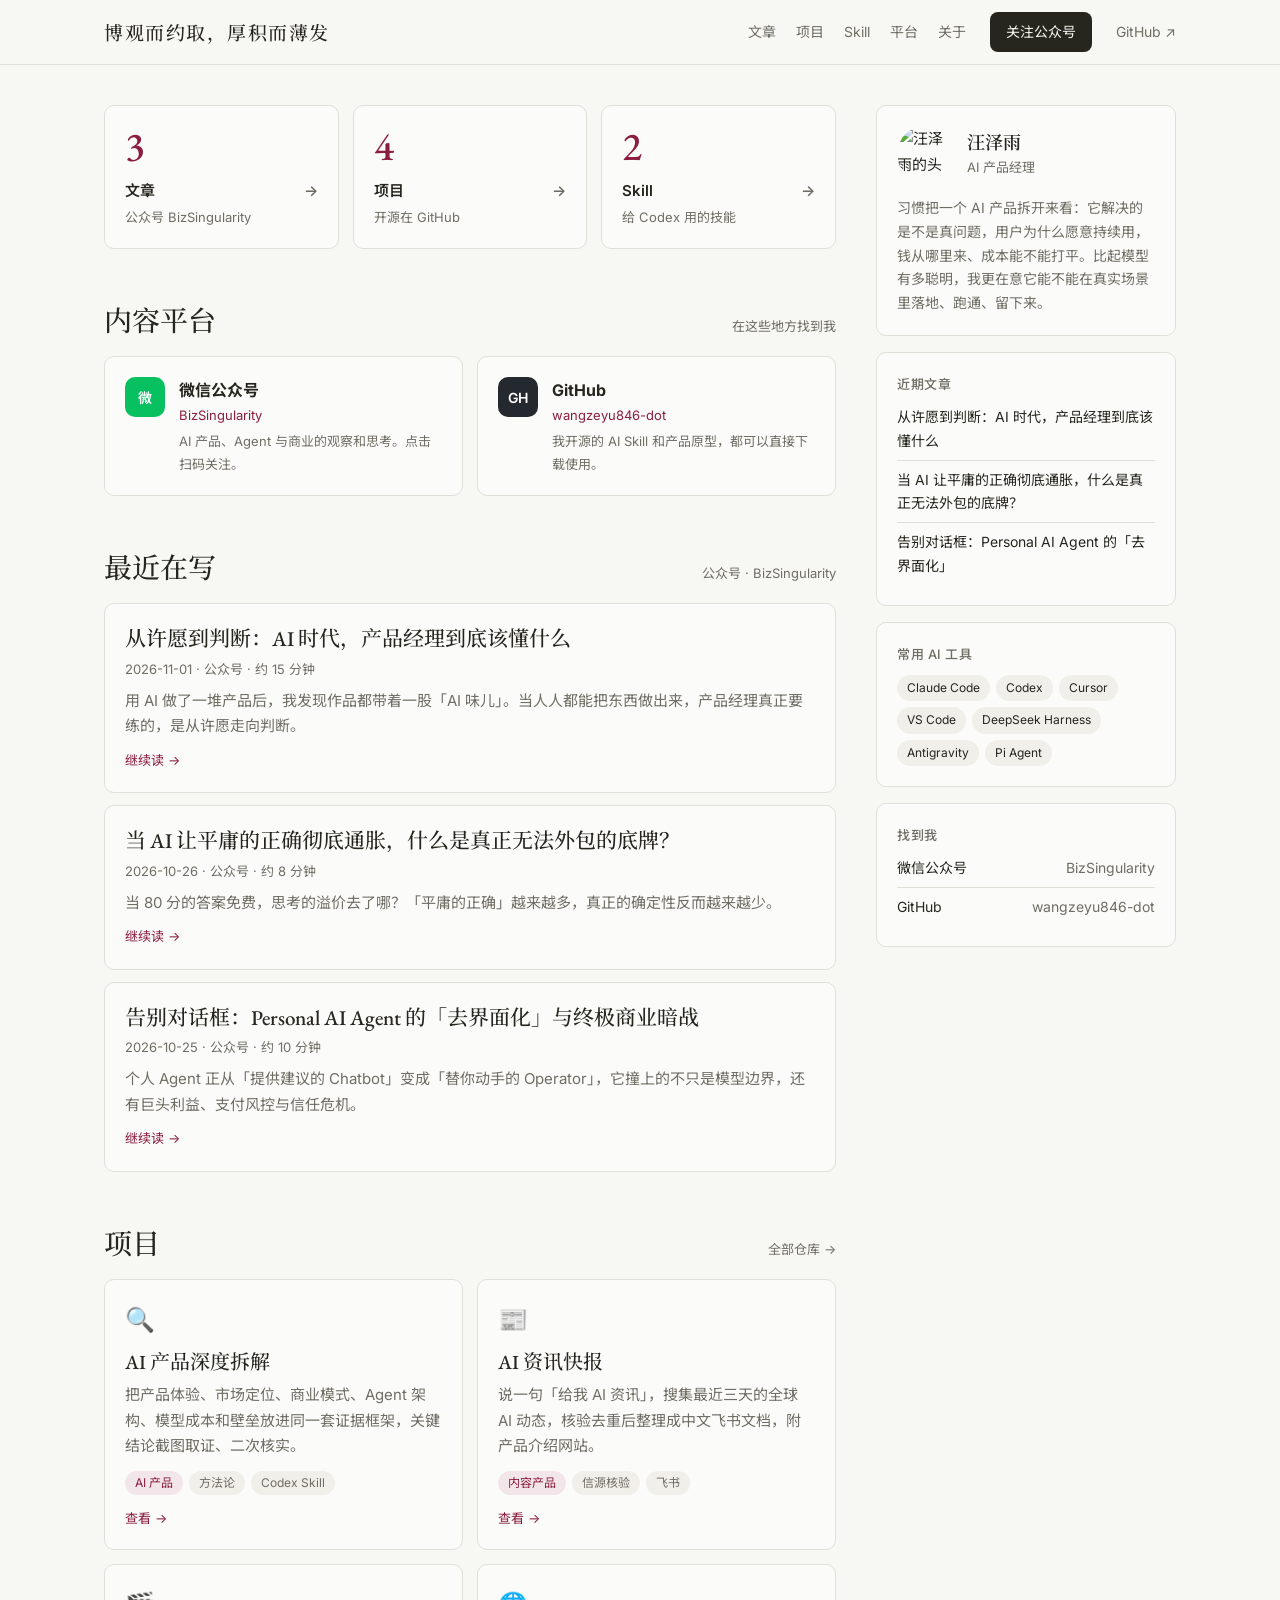
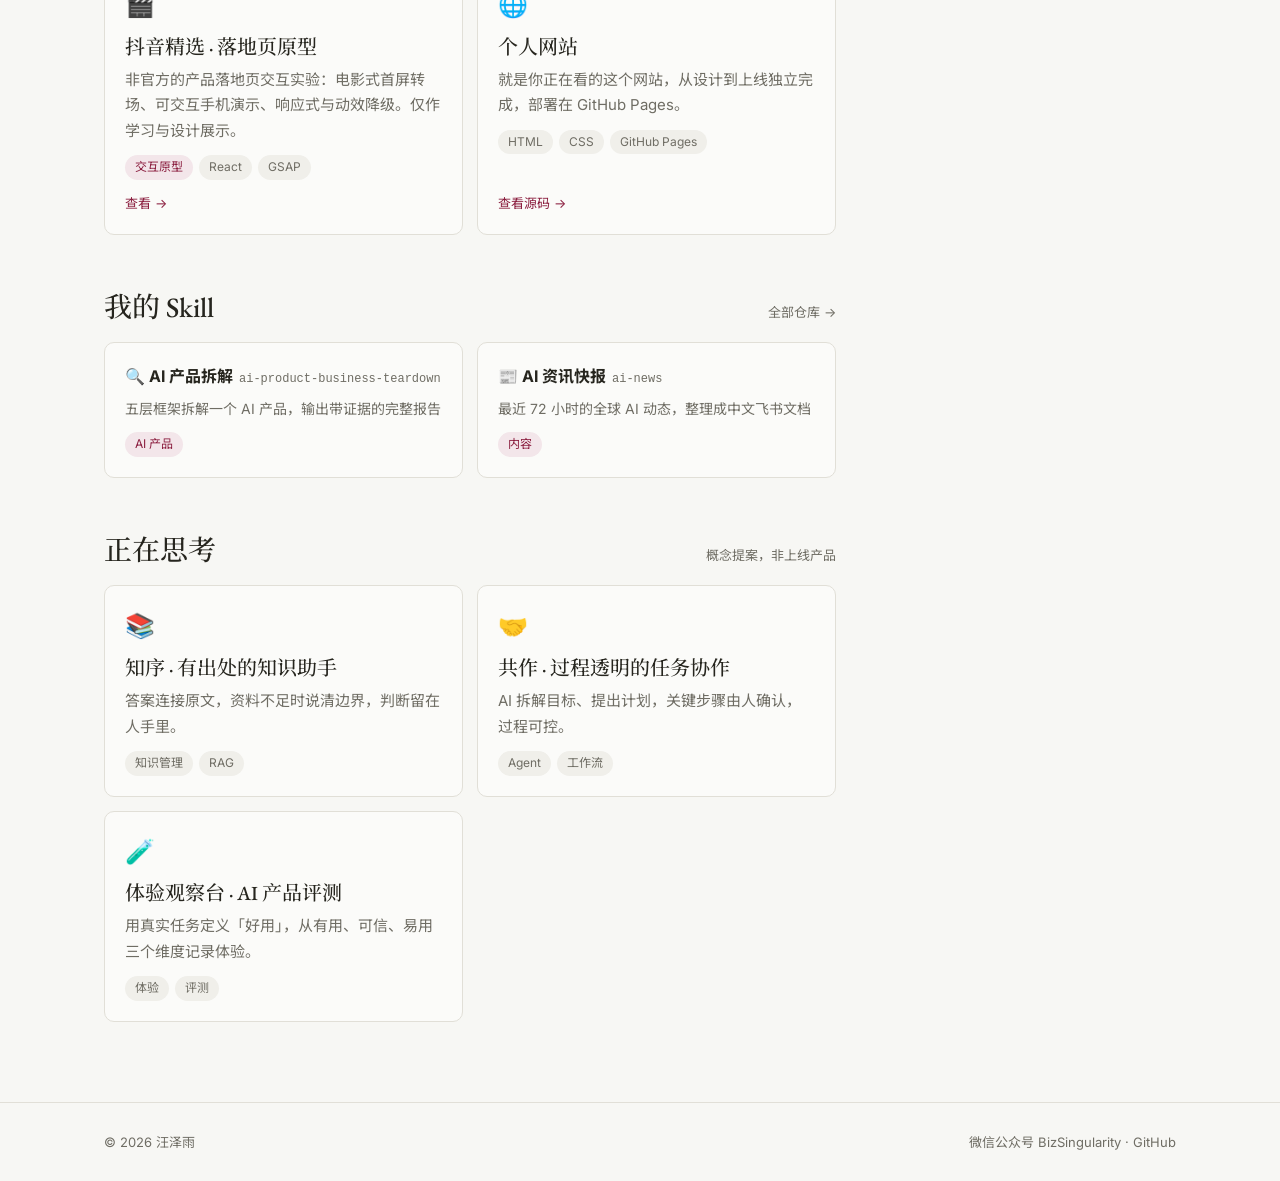
==== commit 4dc3f203: "Redesign personal site with writing, projects and skills Co-Authored-By: Claude Opus 5.5 <noreply@an" ====
--- a/index.html
+++ b/index.html
@@ -1,63 +1,343 @@
 <!doctype html>
 <html lang="zh-CN">
 <head>
-  <meta charset="utf-8">
-  <meta name="viewport" content="width=device-width, initial-scale=1">
-  <meta name="theme-color" content="#f2f0eb">
-  <meta name="description" content="汪泽雨，AI 产品经理。从真实需求出发，探索更自然、更有价值的智能体验。">
-  <meta property="og:title" content="汪泽雨 · AI 产品经理">
-  <meta property="og:description" content="以人的需求为起点，让 AI 成为好用的产品。">
-  <meta property="og:type" content="website">
-  <meta property="og:url" content="https://wangzeyu846-dot.github.io/">
-  <meta property="og:image" content="https://wangzeyu846-dot.github.io/assets/hero-golden-hour.jpg">
-  <link rel="canonical" href="https://wangzeyu846-dot.github.io/">
-  <link rel="icon" type="image/svg+xml" href="assets/favicon.svg">
-  <link rel="preload" as="image" href="assets/hero-golden-hour.jpg" fetchpriority="high">
-  <link rel="stylesheet" href="styles.css?v=20261102-editorial">
-  <script src="app.js?v=20261102-editorial" defer></script>
-  <title>汪泽雨 · AI 产品经理</title>
+<meta charset="utf-8">
+<meta name="viewport" content="width=device-width, initial-scale=1">
+<title>汪泽雨 · AI 产品经理</title>
+<meta name="description" content="汪泽雨，AI 产品经理。写 AI 产品观察，做 Agent Skills 和可体验的 AI 原型。">
+<link rel="icon" href="assets/favicon.svg" type="image/svg+xml">
+<link rel="preconnect" href="https://fonts.googleapis.com">
+<link rel="preconnect" href="https://fonts.gstatic.com" crossorigin>
+<link href="https://fonts.googleapis.com/css2?family=EB+Garamond:ital,wght@0,400;0,500;1,400&family=Inter:wght@400;500;600&family=Noto+Serif+SC:wght@500;600&family=Noto+Sans+SC:wght@400;500&display=swap" rel="stylesheet">
+<style>
+  :root {
+    --parchment: #f7f7f4;
+    --bone: #f0efea;
+    --card: #fbfbf9;
+    --ink: #26251e;
+    --muted: #6f6d64;
+    --line: #e1dfd7;
+    --accent: #8b1e3f;
+    --accent-soft: #f3e6ea;
+    --serif: "EB Garamond", "Noto Serif SC", serif;
+    --sans: Inter, "Noto Sans SC", -apple-system, "PingFang SC", sans-serif;
+  }
+  @media (prefers-color-scheme: dark) {
+    :root {
+      --parchment: #16150f; --bone: #1f1e18; --card: #1b1a15; --ink: #edebe3; --muted: #a29f94;
+      --line: #302e27; --accent: #e07a95; --accent-soft: #3a2029;
+    }
+  }
+  * { box-sizing: border-box; }
+  html { scroll-behavior: smooth; scroll-padding-top: 80px; }
+  body { margin: 0; background: var(--parchment); color: var(--ink); font: 15px/1.7 var(--sans); }
+  a { color: inherit; text-decoration: none; }
+  .wrap { max-width: 1120px; margin: 0 auto; padding: 0 24px; }
+
+  /* 顶部导航 */
+  .top { position: sticky; top: 0; z-index: 10; background: color-mix(in srgb, var(--parchment) 88%, transparent); backdrop-filter: blur(8px); border-bottom: 1px solid var(--line); }
+  .top .wrap { display: flex; align-items: center; gap: 24px; height: 64px; }
+  .brand { margin-right: auto; font: 500 19px var(--serif); letter-spacing: 0.08em; }
+  .brand:hover { color: var(--accent); }
+  .nav { display: flex; gap: 20px; font-size: 14px; color: var(--muted); }
+  .nav a:hover { color: var(--ink); }
+  .btn { display: inline-block; padding: 8px 16px; border-radius: 8px; background: var(--ink); color: var(--parchment); font-size: 14px; white-space: nowrap; }
+  .btn:hover { background: var(--accent); }
+  .gh { font-size: 14px; color: var(--muted); }
+  .gh:hover { color: var(--ink); }
+
+  /* 布局 */
+  .layout { display: grid; grid-template-columns: minmax(0, 1fr) 300px; gap: 40px; padding-top: 40px; padding-bottom: 80px; }
+  .block { margin-top: 56px; }
+  .block:first-child { margin-top: 0; }
+  .head { display: flex; justify-content: space-between; align-items: baseline; margin-bottom: 18px; }
+  .head h2 { font: 500 28px/1.2 var(--serif); margin: 0; }
+  .head a, .head span { font-size: 13px; color: var(--muted); }
+  .head a:hover { color: var(--accent); }
+
+  .card { background: var(--card); border: 1px solid var(--line); border-radius: 10px; padding: 20px; transition: border-color .2s; }
+  a.card:hover { border-color: var(--accent); }
+  .tags { display: flex; flex-wrap: wrap; gap: 6px; margin-top: 12px; }
+  .tags span { font-size: 12px; padding: 2px 10px; border-radius: 999px; background: var(--bone); color: var(--muted); }
+  .tags .hl { background: var(--accent-soft); color: var(--accent); }
+
+  /* 数字卡片 */
+  .stats { display: grid; grid-template-columns: repeat(3, 1fr); gap: 14px; }
+  .stats .n { font: 500 40px/1 var(--serif); color: var(--accent); }
+  .stats .t { display: flex; justify-content: space-between; align-items: center; margin-top: 12px; font-weight: 600; }
+  .stats .t i { font-style: normal; color: var(--muted); }
+  .stats p { margin: 2px 0 0; font-size: 13px; color: var(--muted); }
+
+  /* 内容平台 */
+  .platforms { display: grid; grid-template-columns: repeat(2, 1fr); gap: 14px; }
+  .platform { display: flex; gap: 14px; align-items: flex-start; }
+  .logo { flex: none; width: 40px; height: 40px; border-radius: 10px; display: grid; place-items: center; color: #fff; font: 600 14px var(--sans); }
+  .logo.wx { background: #07c160; }
+  .logo.github { background: #24292f; }
+  .platform h3 { margin: 0; font-size: 16px; }
+  .platform .id { font-size: 13px; color: var(--accent); }
+  .platform p { margin: 4px 0 0; font-size: 13px; color: var(--muted); }
+
+  /* 文章列表 */
+  .posts { display: flex; flex-direction: column; gap: 12px; }
+  .post h3 { font: 500 21px/1.4 var(--serif); margin: 0; }
+  a.post:hover h3 { color: var(--accent); }
+  .post .meta { font-size: 13px; color: var(--muted); margin-top: 4px; }
+  .post p { margin: 8px 0 0; color: var(--muted); }
+  .post .more { display: inline-block; margin-top: 10px; font-size: 13px; color: var(--accent); }
+
+  /* 项目 / Skill / 构想 */
+  .grid2 { display: grid; grid-template-columns: repeat(2, 1fr); gap: 14px; }
+  .proj { display: flex; flex-direction: column; }
+  .proj .em { font-size: 24px; }
+  .proj h3 { font: 500 20px/1.35 var(--serif); margin: 8px 0 6px; }
+  .proj p { margin: 0; color: var(--muted); }
+  .proj .go { margin-top: auto; padding-top: 12px; font-size: 13px; color: var(--accent); }
+  .skill h3 { font-size: 16px; margin: 0; }
+  .skill code { font: 12px ui-monospace, SFMono-Regular, Menlo, monospace; color: var(--muted); margin-left: 6px; }
+  .skill p { margin: 6px 0 0; color: var(--muted); font-size: 14px; }
+  .note { font-size: 13px; color: var(--muted); margin: -8px 0 16px; }
+
+  /* 侧边栏 */
+  aside { display: flex; flex-direction: column; gap: 16px; }
+  .sticky { display: flex; flex-direction: column; gap: 16px; }
+  .about { text-align: left; }
+  .about .who { display: flex; gap: 14px; align-items: center; }
+  .about img { width: 56px; height: 56px; border-radius: 50%; object-fit: cover; }
+  .about b { font: 600 18px var(--serif); display: block; }
+  .about small { color: var(--muted); font-size: 13px; }
+  .about p { margin: 14px 0 0; font-size: 14px; color: var(--muted); }
+  .widget h4 { margin: 0 0 10px; font-size: 13px; color: var(--muted); font-weight: 500; letter-spacing: 0.04em; }
+  .links { list-style: none; margin: 0; padding: 0; font-size: 14px; }
+  .links li { padding: 7px 0; border-top: 1px solid var(--line); display: flex; justify-content: space-between; gap: 8px; }
+  .links li:first-child { border-top: 0; padding-top: 0; }
+  .links a:hover { color: var(--accent); }
+  .links span { color: var(--muted); }
+  .chips { display: flex; flex-wrap: wrap; gap: 6px; }
+  .chips span { font-size: 12px; padding: 3px 10px; border-radius: 999px; background: var(--bone); }
+
+  /* 关注公众号弹窗 */
+  .follow { width: min(560px, calc(100vw - 32px)); padding: 28px; border: 1px solid var(--line); border-radius: 14px; background: var(--card); color: var(--ink); text-align: center; }
+  .follow::backdrop { background: rgba(20, 18, 12, .45); backdrop-filter: blur(3px); }
+  .follow h3 { margin: 0; font: 500 24px var(--serif); }
+  .follow p { margin: 6px 0 20px; color: var(--muted); font-size: 14px; }
+  .follow img { display: block; width: 100%; height: auto; border-radius: 10px; }
+  .follow .row { display: flex; justify-content: center; gap: 10px; margin-top: 20px; }
+  .follow button { font: inherit; cursor: pointer; border: 0; }
+  .follow .ghost { padding: 8px 16px; border-radius: 8px; background: var(--bone); color: var(--ink); font-size: 14px; }
+  .follow .x { position: absolute; top: 12px; right: 12px; width: 32px; height: 32px; border-radius: 50%; background: transparent; color: var(--muted); font-size: 20px; line-height: 1; }
+  .follow .x:hover { background: var(--bone); color: var(--ink); }
+
+  footer { border-top: 1px solid var(--line); padding: 28px 0; font-size: 13px; color: var(--muted); }
+  footer .wrap { display: flex; justify-content: space-between; gap: 16px; flex-wrap: wrap; }
+
+  @media (max-width: 900px) {
+    .nav { display: none; }
+    .layout { grid-template-columns: 1fr; }
+  }
+  @media (max-width: 600px) {
+    .wrap { padding: 0 16px; }
+    .gh { display: none; }
+    .brand { font-size: 16px; letter-spacing: 0.02em; }
+    .stats { grid-template-columns: repeat(3, 1fr); gap: 8px; }
+    .stats .card { padding: 14px; }
+    .stats .n { font-size: 30px; }
+    .stats p { display: none; }
+    .platforms, .grid2 { grid-template-columns: 1fr; }
+  }
+</style>
 </head>
 <body>
-  <svg class="icon-definitions" aria-hidden="true" xmlns="http://www.w3.org/2000/svg"><defs>
-    <symbol id="icon-arrow" viewBox="0 0 24 24"><path d="M5 12h14m-6-6 6 6-6 6"/></symbol>
-    <symbol id="icon-up-right" viewBox="0 0 24 24"><path d="M6 18 18 6M6 6h12v12"/></symbol>
-    <symbol id="icon-spark" viewBox="0 0 24 24"><path d="m12 3 2.5 6.5L21 12l-6.5 2.5L12 21l-2.5-6.5L3 12l6.5-2.5L12 3Z"/></symbol>
-    <symbol id="icon-layers" viewBox="0 0 24 24"><path d="m12 3 9 5-9 5-9-5 9-5Zm-9 9 9 5 9-5M3 16l9 5 9-5"/></symbol>
-    <symbol id="icon-route" viewBox="0 0 24 24"><rect x="3" y="3" width="6" height="6" rx="1"/><rect x="15" y="15" width="6" height="6" rx="1"/><path d="M15 6h3v9M6 9v9h9"/></symbol>
-    <symbol id="icon-check" viewBox="0 0 24 24"><path d="m5 12 4 4L19 6"/></symbol>
-    <symbol id="icon-target" viewBox="0 0 24 24"><circle cx="12" cy="12" r="9"/><circle cx="12" cy="12" r="4"/><path d="m15 9 6-6"/></symbol>
-  </defs></svg>
-  <a class="skip-link" href="#main">跳至主要内容</a>
-  <div class="announcement"><span>在人的需求与 AI 的可能之间。</span><a href="#about">认识汪泽雨 <svg class="icon"><use href="#icon-arrow"/></svg></a></div>
-  <header class="header" id="site-header"><div class="nav-inner wrap">
-    <a class="brand" href="#home" aria-label="汪泽雨，返回首页"><span class="brand-symbol" aria-hidden="true">w.</span><span>汪泽雨</span></a>
-    <nav class="desktop-nav" aria-label="主导航"><a href="#about">关于我</a><a href="#explorations">产品探索</a><a href="#approach">工作方式</a></nav>
-    <a class="nav-contact" href="#contact">保持连接 <svg class="icon"><use href="#icon-up-right"/></svg></a>
-    <button class="menu-toggle" aria-expanded="false" aria-controls="mobile-nav" aria-label="展开导航"><span></span><span></span></button>
-    <nav class="mobile-nav" id="mobile-nav" aria-label="手机导航" hidden><a href="#about">关于我</a><a href="#explorations">产品探索</a><a href="#approach">工作方式</a><a href="#contact">保持连接 ↗</a></nav>
-  </div></header>
-  <main id="main">
-    <section class="hero" id="home" aria-labelledby="hero-title">
-      <img class="hero-photo" src="assets/hero-golden-hour.jpg" alt="夕阳下的开阔草地与远山" width="1774" height="887" fetchpriority="high">
-      <div class="hero-content wrap"><p class="eyebrow hero-eyebrow">汪泽雨 <span>/</span> AI 产品经理</p><h1 id="hero-title">以人的需求为起点，<br>让 AI 成为好用的产品。</h1><p class="hero-intro">理解真实的问题，探索技术的可能。<br>让每一次智能体验，都更自然一点。</p><a class="button button-primary" href="#explorations">探索我的产品构想 <svg class="icon"><use href="#icon-arrow"/></svg></a></div>
-      <div class="hero-overlays wrap" aria-label="产品思考片段"><div class="glass-card insight-card"><div class="card-kicker"><svg class="icon"><use href="#icon-spark"/></svg><span>一个值得追问的问题</span><span class="tiny-mark">01</span></div><p>用户需要的，<br>究竟是一个回答，<br>还是把一件事做好？</p><div class="card-foot"><span>从真实场景出发</span><svg class="icon"><use href="#icon-up-right"/></svg></div></div><div class="glass-card journey-card"><div class="card-kicker"><svg class="icon"><use href="#icon-route"/></svg><span>从想法，到体验</span></div><div class="journey-row"><span class="journey-check"><svg class="icon"><use href="#icon-check"/></svg></span><span>发现一个真实问题</span><span class="journey-state">理解</span></div><div class="journey-row"><span class="journey-check"><svg class="icon"><use href="#icon-check"/></svg></span><span>做出可体验的原型</span><span class="journey-state">验证</span></div><div class="journey-row"><span class="journey-dot"></span><span>在反馈中继续迭代</span><span class="journey-state">探索中</span></div></div></div>
-      <div class="hero-caption"><span>A LITTLE CURIOSITY. A BETTER EXPERIENCE.</span><a href="#about" aria-label="向下浏览关于我">向下探索 <span>↓</span></a></div>
-    </section>
-    <section class="focus-strip" aria-label="关注领域"><div class="wrap"><p>持续关注的三个方向</p><div class="focus-topics"><span><svg class="icon"><use href="#icon-layers"/></svg>AI 应用与知识体验</span><span><svg class="icon"><use href="#icon-route"/></svg>Agent 与人机协作</span><span><svg class="icon"><use href="#icon-target"/></svg>产品验证与迭代</span></div></div></section>
-    <section class="about wrap section-space" id="about" aria-labelledby="about-title"><div class="section-label">01 — ABOUT ME</div><div class="about-grid"><h2 id="about-title">我关注的，<br>是技术之后的体验。</h2><div class="about-copy"><p>你好，我是汪泽雨，一名 AI 产品经理。<br>我关心 AI 能做什么，更关心它如何真正帮到人。</p><p>从具体的使用场景出发，把模糊的想法变成清晰的问题，再通过原型与反馈寻找答案。让复杂留在背后，把简单留给使用的人。</p><a class="inline-link" href="#approach">了解我的工作方式 <svg class="icon"><use href="#icon-arrow"/></svg></a></div></div></section>
-    <section class="explorations wrap section-space" id="explorations" aria-labelledby="explorations-title"><div class="section-label">02 — PRODUCT EXPLORATIONS</div><div class="section-heading"><h2 id="explorations-title">让想法，<br class="mobile-break">向前一步。</h2><p>三个关于 AI 产品的概念提案。<br>从问题出发，让思考变得可见。</p></div>
-      <div class="project-tabs" id="project-tabs" role="tablist" aria-label="选择产品探索方向"><button role="tab" id="tab-knowledge" aria-controls="panel-knowledge" aria-selected="true" tabindex="0"><svg class="icon"><use href="#icon-layers"/></svg>知识助手<span>01</span></button><button role="tab" id="tab-agent" aria-controls="panel-agent" aria-selected="false" tabindex="-1"><svg class="icon"><use href="#icon-route"/></svg>任务协作<span>02</span></button><button role="tab" id="tab-evaluation" aria-controls="panel-evaluation" aria-selected="false" tabindex="-1"><svg class="icon"><use href="#icon-target"/></svg>体验评测<span>03</span></button></div>
-      <div class="project-panel" id="panel-knowledge" role="tabpanel" aria-labelledby="tab-knowledge" tabindex="0"><div class="project-copy"><span class="concept-badge">概念提案 / 知识管理 × RAG</span><h3>让收藏的知识，<br>重新产生连接。</h3><p>一个有来源、可追溯的个人知识助手。<br>让读过、写过、收藏过的内容，在需要时重新发挥价值。</p><ul class="project-points"><li>从自然语言问题，找到相关资料</li><li>答案连接原文，判断保留在人手中</li><li>资料不足时，清楚地说明边界</li></ul><button class="inline-link" data-project="knowledge">查看完整构想 <svg class="icon"><use href="#icon-arrow"/></svg></button></div><div class="project-visual knowledge-visual" aria-label="个人知识助手概念界面"><div class="knowledge-app"><div class="app-toolbar"><span class="app-brand"><svg class="icon"><use href="#icon-spark"/></svg>知序</span><span class="app-tag">你的知识，有迹可循</span></div><div class="app-main"><div class="mock-avatar">我</div><div class="question-bubble">如何让 AI 的回答更值得信任？</div><div class="assistant-heading"><svg class="icon"><use href="#icon-spark"/></svg><span>从你的资料中，找到一些线索</span></div><p class="answer-text">让答案与原始出处连接，是建立信任的一个起点。把判断依据展示出来，让用户能够核实和追问。</p><div class="citation-card"><span class="document-icon">≡</span><div><strong>关于可信 AI 的产品笔记</strong><span>来源片段 · 点击可回溯的设计示意</span></div><svg class="icon"><use href="#icon-up-right"/></svg></div><div class="mock-prompt"><span>继续追问你的知识库…</span><span class="send-icon">↑</span></div></div></div><div class="floating-note"><svg class="icon"><use href="#icon-check"/></svg><span>每一个答案，都有出处。</span></div><span class="visual-caption">产品概念界面 · 非上线功能</span></div></div>
-      <div class="project-panel" id="panel-agent" role="tabpanel" aria-labelledby="tab-agent" tabindex="0" hidden><div class="project-copy"><span class="concept-badge">概念提案 / AI Agent × 工作流</span><h3>从一次对话，<br>到一件事的完成。</h3><p>一个过程透明的任务协作助手。让 AI 拆解目标、提出计划，并在人的判断下逐步推进。</p><ul class="project-points"><li>执行前看见计划，随时调整方向</li><li>关键步骤确认，把选择权交给用户</li><li>明确进度和异常，让过程可以掌控</li></ul><button class="inline-link" data-project="agent">查看完整构想 <svg class="icon"><use href="#icon-arrow"/></svg></button></div><div class="project-visual agent-visual" aria-label="任务协作助手概念界面"><div class="agent-app"><div class="app-toolbar"><span class="app-brand"><svg class="icon"><use href="#icon-route"/></svg>共作</span><span class="app-tag">你定方向，AI 向前一步</span></div><div class="agent-task"><span>本次任务</span><h4>为一个新想法，整理调研计划</h4><div class="task-progress"><i></i></div></div><div class="agent-step"><span class="step-status">✓</span><div><strong>理解目标与范围</strong><p>先明确要回答的问题</p></div><small>已梳理</small></div><div class="agent-step"><span class="step-status">✓</span><div><strong>拆解研究步骤</strong><p>将复杂任务变成行动清单</p></div><small>已规划</small></div><div class="agent-step awaiting"><span class="step-status">3</span><div><strong>确认后，继续执行</strong><p>关键选择，由你决定</p></div><small>待确认</small></div><div class="mock-approval"><span>调整计划</span><span>确认下一步 →</span></div></div><span class="visual-caption">产品概念界面 · 非实际执行状态</span></div></div>
-      <div class="project-panel" id="panel-evaluation" role="tabpanel" aria-labelledby="tab-evaluation" tabindex="0" hidden><div class="project-copy"><span class="concept-badge">概念提案 / 产品体验 × 评测</span><h3>不止是“很聪明”，<br>更要真的好用。</h3><p>一个 AI 产品体验观察台。把主观感受转化为可讨论、可比较、可改进的具体问题。</p><ul class="project-points"><li>用真实任务定义“好用”的标准</li><li>同时观察答案质量与交互体验</li><li>保留判断依据，让评测指导迭代</li></ul><button class="inline-link" data-project="evaluation">查看完整构想 <svg class="icon"><use href="#icon-arrow"/></svg></button></div><div class="project-visual evaluation-visual" aria-label="体验评测工具概念界面"><div class="evaluation-app"><div class="app-toolbar"><span class="app-brand"><svg class="icon"><use href="#icon-target"/></svg>体验观察台</span><span class="app-tag">一次体验，一条线索</span></div><div class="evaluation-heading"><span>场景：从资料中找到答案</span><h4>什么才是一次好的体验？</h4></div><div class="evaluation-row"><span>01</span><div><strong>有用</strong><p>有没有解决眼前的问题？</p></div><span class="evaluation-pill">任务价值</span></div><div class="evaluation-row"><span>02</span><div><strong>可信</strong><p>能不能理解和核实答案？</p></div><span class="evaluation-pill">判断依据</span></div><div class="evaluation-row"><span>03</span><div><strong>易用</strong><p>过程是否清晰、自然？</p></div><span class="evaluation-pill">交互体验</span></div><div class="evaluation-footer">记录真实反馈，再决定下一步。</div></div><span class="visual-caption">产品概念界面 · 非实际评测结果</span></div></div>
-      <p class="concept-note">以上为展示产品思路的概念提案，不代表已上线项目或工作履历。</p>
-    </section>
-    <section class="philosophy" aria-labelledby="philosophy-title"><div class="wrap philosophy-grid"><div class="philosophy-art"><div class="photo-frame"><img src="assets/hero-golden-hour.jpg" alt="暖色光线中的草地与远山" loading="lazy" width="480" height="430"></div><div class="translucent-sheet sheet-one"></div><div class="translucent-sheet sheet-two"></div><div class="thought-note"><span>THE HUMAN PART</span><p>先理解人，<br>再谈智能。</p><svg class="icon"><use href="#icon-up-right"/></svg></div></div><div class="philosophy-copy"><span class="section-label">THE WAY I SEE IT</span><h2 id="philosophy-title">好的 AI 产品，<br>应该让人<br>更从容一点。</h2><p>减少一次重复操作，理清一个复杂问题，<br>或者让一个想法更快成为现实。<br>价值，藏在这些具体的时刻里。</p><a class="button button-outline" href="#approach">从一个好问题开始 <svg class="icon"><use href="#icon-arrow"/></svg></a></div></div></section>
-    <section class="approach wrap section-space" id="approach" aria-labelledby="approach-title"><div class="section-label">03 — HOW I WORK</div><div class="section-heading"><h2 id="approach-title">把好奇心，<br class="mobile-break">变成下一步。</h2><p>从理解问题，到验证价值。<br>让每一步，都更接近真实需求。</p></div><div class="process-grid"><article class="process-step"><span class="process-number">01</span><h3>发现问题</h3><p>回到具体场景，理解谁遇到了什么困难，以及它为什么值得解决。</p><span class="process-tag">倾听 · 观察 · 追问</span></article><article class="process-step"><span class="process-number">02</span><h3>定义价值</h3><p>找到 AI 能改善的关键环节，同时看清能力边界与使用成本。</p><span class="process-tag">场景 · 假设 · 取舍</span></article><article class="process-step"><span class="process-number">03</span><h3>做出体验</h3><p>把抽象讨论变成可交互的原型，让想法尽早接受真实反馈。</p><span class="process-tag">原型 · 验证 · 反馈</span></article><article class="process-step"><span class="process-number">04</span><h3>持续迭代</h3><p>结合体验观察与评测结果，找到有效变化，再向前推进一步。</p><span class="process-tag">评测 · 复盘 · 改进</span></article></div></section>
-    <section class="contact-atmosphere" id="contact" aria-labelledby="contact-title"><div class="wrap contact-grid"><div><span class="section-label">04 — LET’S CONNECT</span><h2 id="contact-title">下一个好想法，<br>从一次对话开始。</h2><p>关于 AI 产品、用户体验，或者一个值得尝试的新想法。</p></div><div class="contact-card"><div class="contact-avatar" aria-hidden="true">汪</div><div class="contact-identity"><strong>汪泽雨</strong><span>AI 产品经理</span></div><div id="contact-channel"><span class="contact-pending">联系方式待补充</span></div><button class="button button-primary" id="copy-intro">复制个人介绍 <svg class="icon"><use href="#icon-arrow"/></svg></button></div></div></section>
+
+<header class="top">
+  <div class="wrap">
+    <a class="brand" href="#">博观而约取，厚积而薄发</a>
+    <nav class="nav">
+      <a href="#writing">文章</a><a href="#projects">项目</a><a href="#skills">Skill</a><a href="#platforms">平台</a><a href="#about">关于</a>
+    </nav>
+    <a class="btn" href="#platforms" data-follow>关注公众号</a>
+    <a class="gh" href="https://github.com/wangzeyu846-dot">GitHub ↗</a>
+  </div>
+</header>
+
+<div class="wrap layout">
+  <main>
+    <section class="block stats">
+      <a class="card" href="#writing"><div class="n">3</div><div class="t">文章 <i>→</i></div><p>公众号 BizSingularity</p></a>
+      <a class="card" href="#projects"><div class="n">4</div><div class="t">项目 <i>→</i></div><p>开源在 GitHub</p></a>
+      <a class="card" href="#skills"><div class="n">2</div><div class="t">Skill <i>→</i></div><p>给 Codex 用的技能</p></a>
+    </section>
+
+    <section class="block" id="platforms">
+      <div class="head"><h2>内容平台</h2><span>在这些地方找到我</span></div>
+      <div class="platforms">
+        <a class="card platform" href="#platforms" data-follow>
+          <div class="logo wx">微</div>
+          <div><h3>微信公众号</h3><div class="id">BizSingularity</div><p>AI 产品、Agent 与商业的观察和思考。点击扫码关注。</p></div>
+        </a>
+        <a class="card platform" href="https://github.com/wangzeyu846-dot">
+          <div class="logo github">GH</div>
+          <div><h3>GitHub</h3><div class="id">wangzeyu846-dot</div><p>我开源的 AI Skill 和产品原型，都可以直接下载使用。</p></div>
+        </a>
+      </div>
+    </section>
+
+    <section class="block" id="writing">
+      <div class="head"><h2>最近在写</h2><span>公众号 · BizSingularity</span></div>
+      <div class="posts">
+        <a class="card post" href="https://mp.weixin.qq.com/s/-E52FCfy5ZJlVtX7P78rBQ">
+          <h3>从许愿到判断：AI 时代，产品经理到底该懂什么</h3>
+          <div class="meta">2026-11-01 · 公众号 · 约 15 分钟</div>
+          <p>用 AI 做了一堆产品后，我发现作品都带着一股「AI 味儿」。当人人都能把东西做出来，产品经理真正要练的，是从许愿走向判断。</p>
+          <span class="more">继续读 →</span>
+        </a>
+        <a class="card post" href="https://mp.weixin.qq.com/s/H-gXRdloV8S_MD4x3KYpRA">
+          <h3>当 AI 让平庸的正确彻底通胀，什么是真正无法外包的底牌？</h3>
+          <div class="meta">2026-10-26 · 公众号 · 约 8 分钟</div>
+          <p>当 80 分的答案免费，思考的溢价去了哪？「平庸的正确」越来越多，真正的确定性反而越来越少。</p>
+          <span class="more">继续读 →</span>
+        </a>
+        <a class="card post" href="https://mp.weixin.qq.com/s/MZgpJAre2ICSy2esI4P4eg">
+          <h3>告别对话框：Personal AI Agent 的「去界面化」与终极商业暗战</h3>
+          <div class="meta">2026-10-25 · 公众号 · 约 10 分钟</div>
+          <p>个人 Agent 正从「提供建议的 Chatbot」变成「替你动手的 Operator」，它撞上的不只是模型边界，还有巨头利益、支付风控与信任危机。</p>
+          <span class="more">继续读 →</span>
+        </a>
+      </div>
+    </section>
+
+    <section class="block" id="projects">
+      <div class="head"><h2>项目</h2><a href="https://github.com/wangzeyu846-dot?tab=repositories">全部仓库 →</a></div>
+      <div class="grid2">
+        <a class="card proj" href="https://github.com/wangzeyu846-dot/ai-product-business-teardown">
+          <span class="em">🔍</span>
+          <h3>AI 产品深度拆解</h3>
+          <p>把产品体验、市场定位、商业模式、Agent 架构、模型成本和壁垒放进同一套证据框架，关键结论截图取证、二次核实。</p>
+          <div class="tags"><span class="hl">AI 产品</span><span>方法论</span><span>Codex Skill</span></div>
+          <span class="go">查看 →</span>
+        </a>
+        <a class="card proj" href="https://github.com/wangzeyu846-dot/ai-news-skill">
+          <span class="em">📰</span>
+          <h3>AI 资讯快报</h3>
+          <p>说一句「给我 AI 资讯」，搜集最近三天的全球 AI 动态，核验去重后整理成中文飞书文档，附产品介绍网站。</p>
+          <div class="tags"><span class="hl">内容产品</span><span>信源核验</span><span>飞书</span></div>
+          <span class="go">查看 →</span>
+        </a>
+        <a class="card proj" href="https://github.com/wangzeyu846-dot/douyin-landing-page">
+          <span class="em">🎬</span>
+          <h3>抖音精选 · 落地页原型</h3>
+          <p>非官方的产品落地页交互实验：电影式首屏转场、可交互手机演示、响应式与动效降级。仅作学习与设计展示。</p>
+          <div class="tags"><span class="hl">交互原型</span><span>React</span><span>GSAP</span></div>
+          <span class="go">查看 →</span>
+        </a>
+        <a class="card proj" href="https://github.com/wangzeyu846-dot/wangzeyu846-dot.github.io">
+          <span class="em">🌐</span>
+          <h3>个人网站</h3>
+          <p>就是你正在看的这个网站，从设计到上线独立完成，部署在 GitHub Pages。</p>
+          <div class="tags"><span>HTML</span><span>CSS</span><span>GitHub Pages</span></div>
+          <span class="go">查看源码 →</span>
+        </a>
+      </div>
+    </section>
+
+    <section class="block" id="skills">
+      <div class="head"><h2>我的 Skill</h2><a href="https://github.com/wangzeyu846-dot?tab=repositories">全部仓库 →</a></div>
+      <div class="grid2">
+        <a class="card skill" href="https://github.com/wangzeyu846-dot/ai-product-business-teardown">
+          <h3>🔍 AI 产品拆解<code>ai-product-business-teardown</code></h3>
+          <p>五层框架拆解一个 AI 产品，输出带证据的完整报告</p>
+          <div class="tags"><span class="hl">AI 产品</span></div>
+        </a>
+        <a class="card skill" href="https://github.com/wangzeyu846-dot/ai-news-skill">
+          <h3>📰 AI 资讯快报<code>ai-news</code></h3>
+          <p>最近 72 小时的全球 AI 动态，整理成中文飞书文档</p>
+          <div class="tags"><span class="hl">内容</span></div>
+        </a>
+      </div>
+    </section>
+
+    <section class="block">
+      <div class="head"><h2>正在思考</h2><span>概念提案，非上线产品</span></div>
+      <div class="grid2">
+        <div class="card proj"><span class="em">📚</span><h3>知序 · 有出处的知识助手</h3><p>答案连接原文，资料不足时说清边界，判断留在人手里。</p><div class="tags"><span>知识管理</span><span>RAG</span></div></div>
+        <div class="card proj"><span class="em">🤝</span><h3>共作 · 过程透明的任务协作</h3><p>AI 拆解目标、提出计划，关键步骤由人确认，过程可控。</p><div class="tags"><span>Agent</span><span>工作流</span></div></div>
+        <div class="card proj"><span class="em">🧪</span><h3>体验观察台 · AI 产品评测</h3><p>用真实任务定义「好用」，从有用、可信、易用三个维度记录体验。</p><div class="tags"><span>体验</span><span>评测</span></div></div>
+      </div>
+    </section>
   </main>
-  <footer class="footer"><div class="wrap"><div class="footer-main"><div class="footer-identity"><a href="#home" class="footer-brand">汪泽雨<span>WANG ZEYU</span></a><p>保持好奇，把产品做好。</p></div><div class="footer-column"><h2>在这里</h2><a href="#about">关于我</a><a href="#explorations">产品探索</a><a href="#approach">工作方式</a></div><div class="footer-column"><h2>保持连接</h2><a href="#contact">联系入口</a><a href="https://github.com/wangzeyu846-dot" target="_blank" rel="noopener noreferrer">GitHub <span aria-hidden="true">↗</span></a></div><div class="footer-note"><span>HUMAN FIRST.<br>ALWAYS CURIOUS.</span><a href="#home">回到顶部 ↑</a></div></div><div class="footer-bottom"><span>© <span id="year">2026</span> 汪泽雨</span><span>Designed with intention.</span></div></div></footer>
-  <dialog class="project-dialog" id="project-dialog" aria-labelledby="dialog-title"><div class="dialog-top"><span>PRODUCT EXPLORATION</span><button class="dialog-close" aria-label="关闭项目详情">×</button></div><div id="dialog-content"></div><div class="dialog-footer"><span>概念提案 · 非上线产品</span><button class="button button-primary dialog-done">继续探索 <svg class="icon"><use href="#icon-arrow"/></svg></button></div></dialog>
-  <div class="toast" id="toast" role="status" aria-live="polite"></div>
+
+  <aside id="about">
+    <div class="sticky">
+      <div class="card about">
+        <div class="who">
+          <img src="https://avatars.githubusercontent.com/u/337912173?v=4" alt="汪泽雨的头像">
+          <div><b>汪泽雨</b><small>AI 产品经理</small></div>
+        </div>
+        <p>习惯把一个 AI 产品拆开来看：它解决的是不是真问题，用户为什么愿意持续用，钱从哪里来、成本能不能打平。比起模型有多聪明，我更在意它能不能在真实场景里落地、跑通、留下来。</p>
+      </div>
+
+      <div class="card widget">
+        <h4>近期文章</h4>
+        <ul class="links">
+          <li><a href="https://mp.weixin.qq.com/s/-E52FCfy5ZJlVtX7P78rBQ">从许愿到判断：AI 时代，产品经理到底该懂什么</a></li>
+          <li><a href="https://mp.weixin.qq.com/s/H-gXRdloV8S_MD4x3KYpRA">当 AI 让平庸的正确彻底通胀，什么是真正无法外包的底牌？</a></li>
+          <li><a href="https://mp.weixin.qq.com/s/MZgpJAre2ICSy2esI4P4eg">告别对话框：Personal AI Agent 的「去界面化」</a></li>
+        </ul>
+      </div>
+
+      <div class="card widget">
+        <h4>常用 AI 工具</h4>
+        <div class="chips"><span>Claude Code</span><span>Codex</span><span>Cursor</span><span>VS Code</span><span>DeepSeek Harness</span><span>Antigravity</span><span>Pi Agent</span></div>
+      </div>
+
+      <div class="card widget">
+        <h4>找到我</h4>
+        <ul class="links">
+          <li>微信公众号<span>BizSingularity</span></li>
+          <li><a href="https://github.com/wangzeyu846-dot">GitHub</a><span>wangzeyu846-dot</span></li>
+        </ul>
+      </div>
+    </div>
+  </aside>
+</div>
+
+<footer>
+  <div class="wrap"><span>© 2026 汪泽雨</span><span>微信公众号 BizSingularity · <a href="https://github.com/wangzeyu846-dot">GitHub</a></span></div>
+</footer>
+
+<dialog class="follow" id="follow" aria-labelledby="follow-title">
+  <button class="x" type="button" aria-label="关闭" data-close>×</button>
+  <h3 id="follow-title">关注公众号</h3>
+  <p>微信扫一扫二维码，或在微信里搜索 BizSingularity</p>
+  <img src="assets/wechat-qr.webp" width="2000" height="543" alt="公众号 BizSingularity 的二维码">
+  <div class="row">
+    <button class="btn" type="button" data-copy>复制公众号名</button>
+    <button class="ghost" type="button" data-close>关闭</button>
+  </div>
+</dialog>
+
+<script>
+  const dlg = document.getElementById('follow');
+  const copyBtn = dlg.querySelector('[data-copy]');
+  document.querySelectorAll('[data-follow]').forEach(el => el.addEventListener('click', e => {
+    if (!dlg.showModal) return;
+    e.preventDefault();
+    copyBtn.textContent = '复制公众号名';
+    dlg.showModal();
+  }));
+  dlg.querySelectorAll('[data-close]').forEach(el => el.addEventListener('click', () => dlg.close()));
+  dlg.addEventListener('click', e => { if (e.target === dlg) dlg.close(); });
+  copyBtn.addEventListener('click', async () => {
+    const name = 'BizSingularity';
+    try {
+      await navigator.clipboard.writeText(name);
+    } catch {
+      const t = document.createElement('textarea');
+      t.value = name; dlg.append(t); t.select(); document.execCommand('copy'); t.remove();
+    }
+    copyBtn.textContent = '已复制，去微信搜索吧';
+  });
+</script>
+
 </body>
 </html>
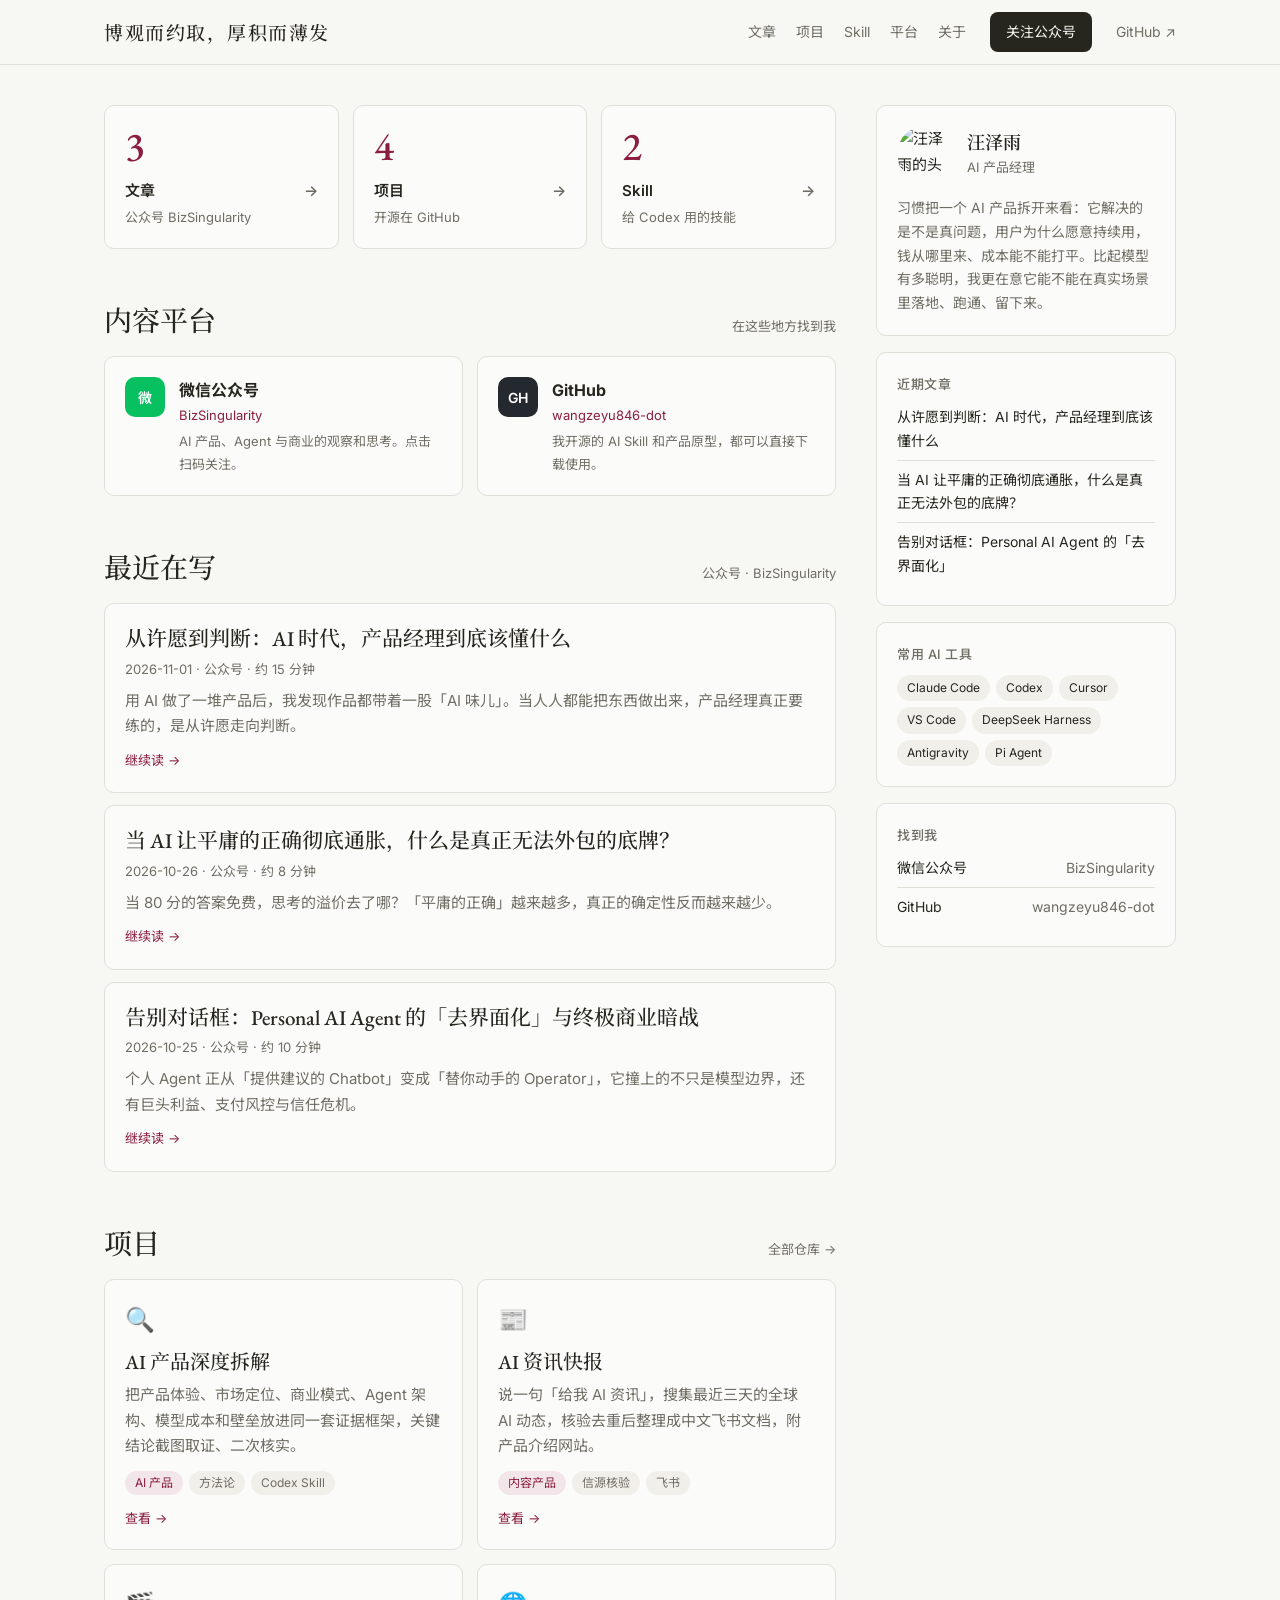
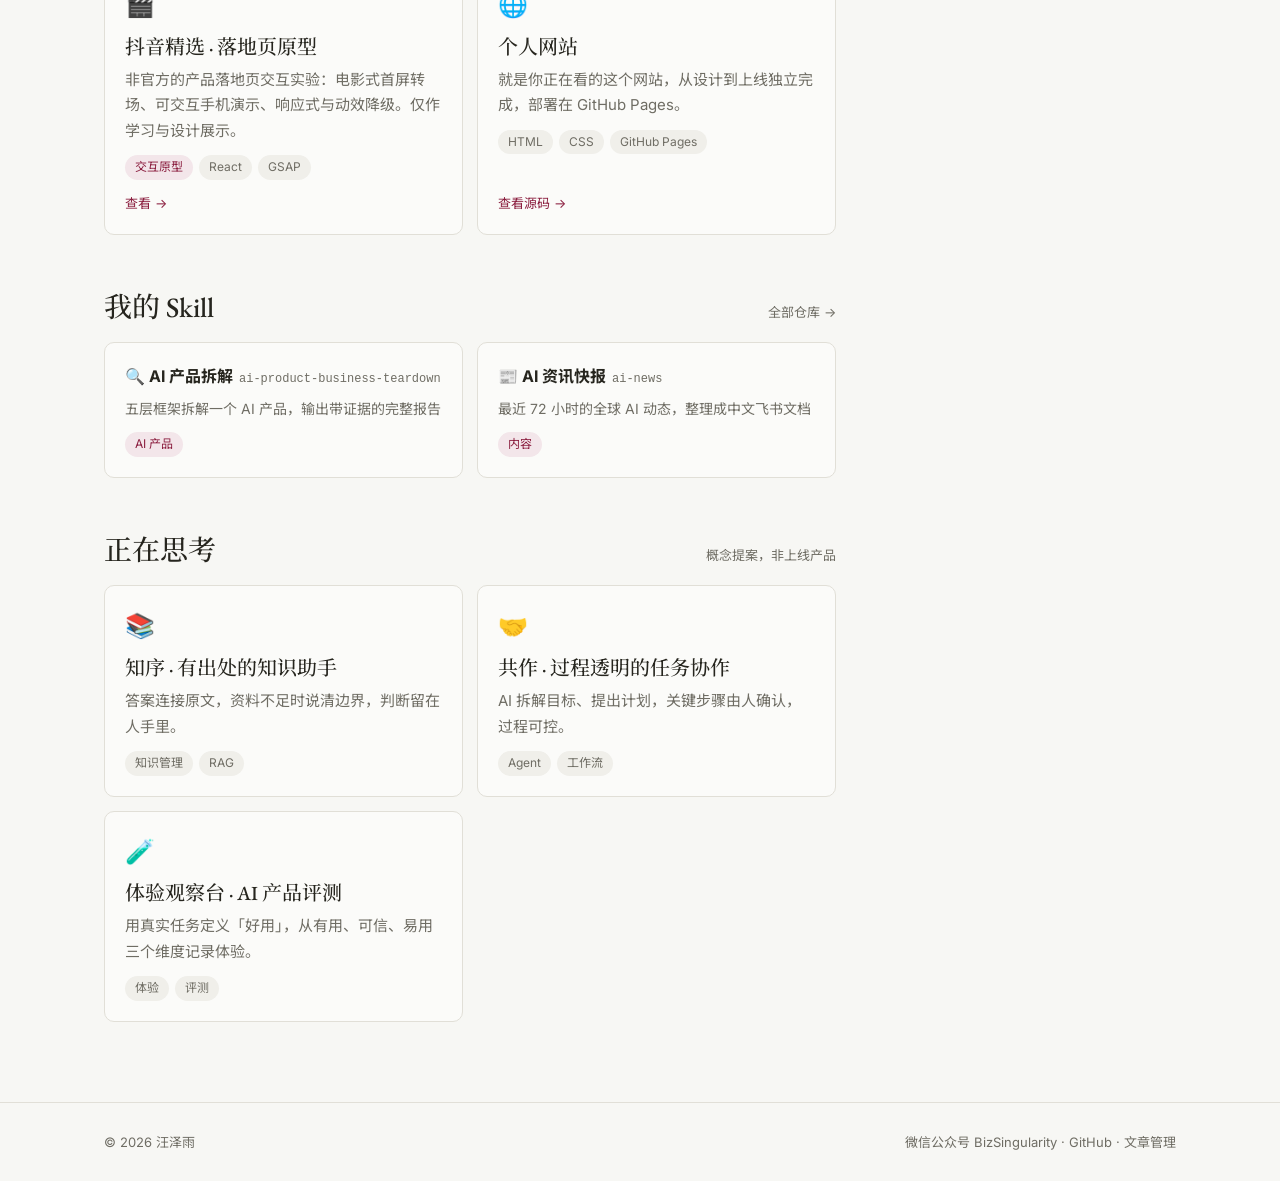
==== commit f4a9a7c8: "feat: 同步公众号文章并自动发布个人网站" ====
--- a/index.html
+++ b/index.html
@@ -163,7 +163,7 @@
 <div class="wrap layout">
   <main>
     <section class="block stats">
-      <a class="card" href="#writing"><div class="n">3</div><div class="t">文章 <i>→</i></div><p>公众号 BizSingularity</p></a>
+      <a class="card" href="#writing"><div class="n"><!-- article-count:start -->3<!-- article-count:end --></div><div class="t">文章 <i>→</i></div><p>公众号 BizSingularity</p></a>
       <a class="card" href="#projects"><div class="n">4</div><div class="t">项目 <i>→</i></div><p>开源在 GitHub</p></a>
       <a class="card" href="#skills"><div class="n">2</div><div class="t">Skill <i>→</i></div><p>给 Codex 用的技能</p></a>
     </section>
@@ -185,6 +185,7 @@
     <section class="block" id="writing">
       <div class="head"><h2>最近在写</h2><span>公众号 · BizSingularity</span></div>
       <div class="posts">
+        <!-- articles:start -->
         <a class="card post" href="https://mp.weixin.qq.com/s/-E52FCfy5ZJlVtX7P78rBQ">
           <h3>从许愿到判断：AI 时代，产品经理到底该懂什么</h3>
           <div class="meta">2026-11-01 · 公众号 · 约 15 分钟</div>
@@ -203,6 +204,7 @@
           <p>个人 Agent 正从「提供建议的 Chatbot」变成「替你动手的 Operator」，它撞上的不只是模型边界，还有巨头利益、支付风控与信任危机。</p>
           <span class="more">继续读 →</span>
         </a>
+        <!-- articles:end -->
       </div>
     </section>
 
@@ -279,9 +281,11 @@
       <div class="card widget">
         <h4>近期文章</h4>
         <ul class="links">
+          <!-- recent-articles:start -->
           <li><a href="https://mp.weixin.qq.com/s/-E52FCfy5ZJlVtX7P78rBQ">从许愿到判断：AI 时代，产品经理到底该懂什么</a></li>
           <li><a href="https://mp.weixin.qq.com/s/H-gXRdloV8S_MD4x3KYpRA">当 AI 让平庸的正确彻底通胀，什么是真正无法外包的底牌？</a></li>
           <li><a href="https://mp.weixin.qq.com/s/MZgpJAre2ICSy2esI4P4eg">告别对话框：Personal AI Agent 的「去界面化」</a></li>
+          <!-- recent-articles:end -->
         </ul>
       </div>
 
@@ -302,7 +306,7 @@
 </div>
 
 <footer>
-  <div class="wrap"><span>© 2026 汪泽雨</span><span>微信公众号 BizSingularity · <a href="https://github.com/wangzeyu846-dot">GitHub</a></span></div>
+  <div class="wrap"><span>© 2026 汪泽雨</span><span>微信公众号 BizSingularity · <a href="https://github.com/wangzeyu846-dot">GitHub</a> · <a href="manage.html">文章管理</a></span></div>
 </footer>
 
 <dialog class="follow" id="follow" aria-labelledby="follow-title">
